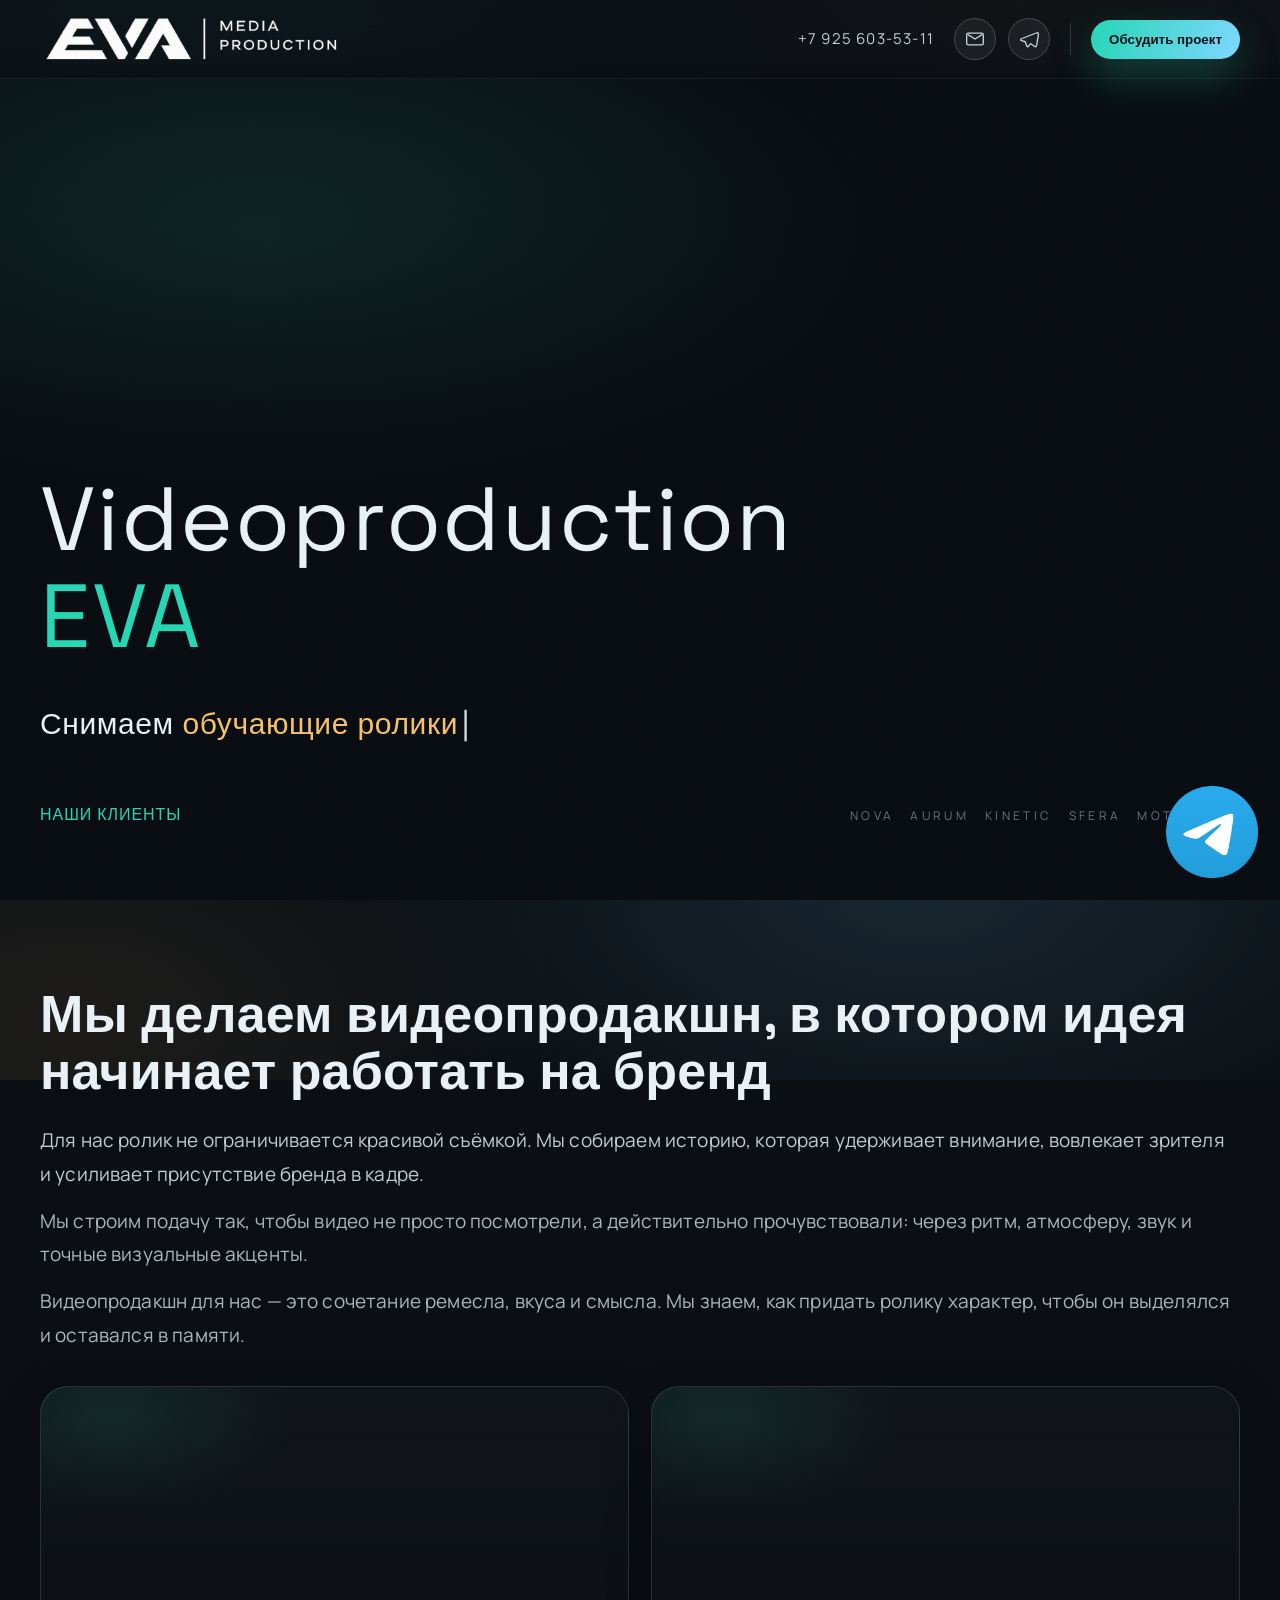
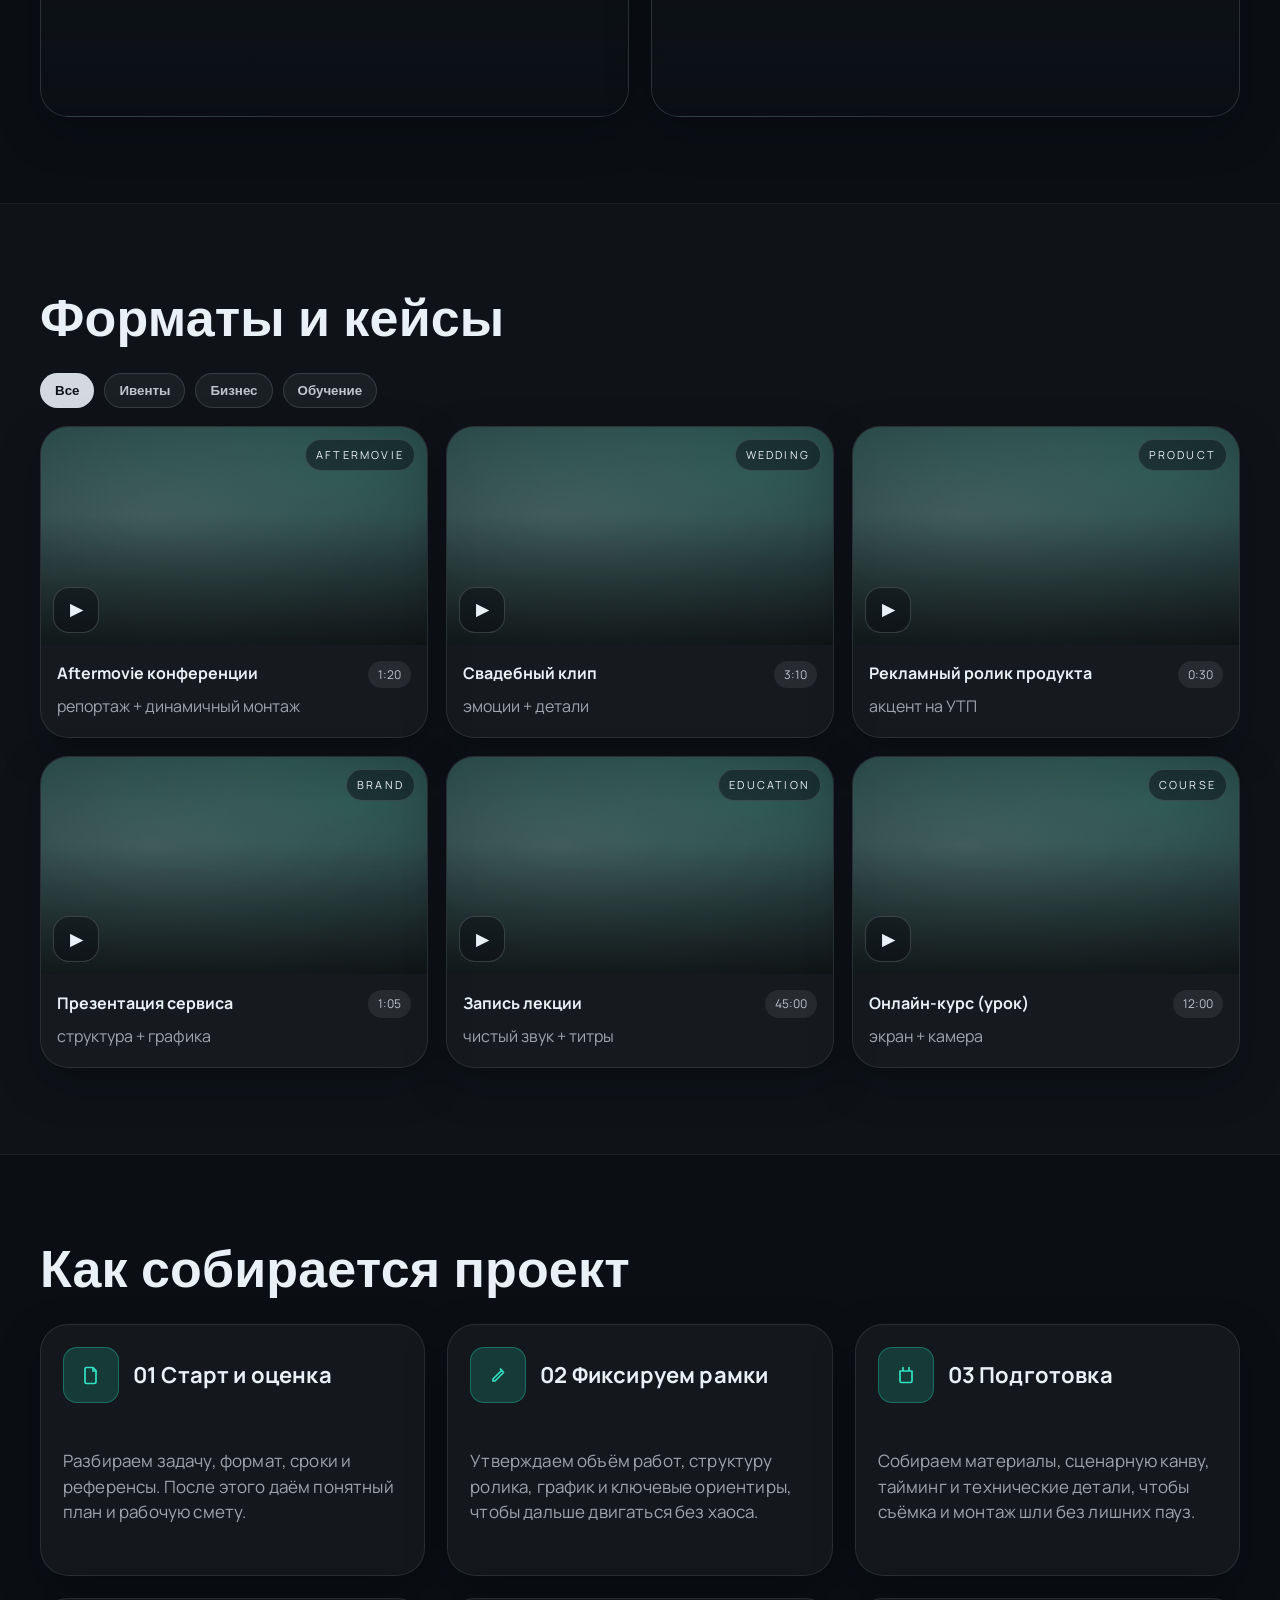
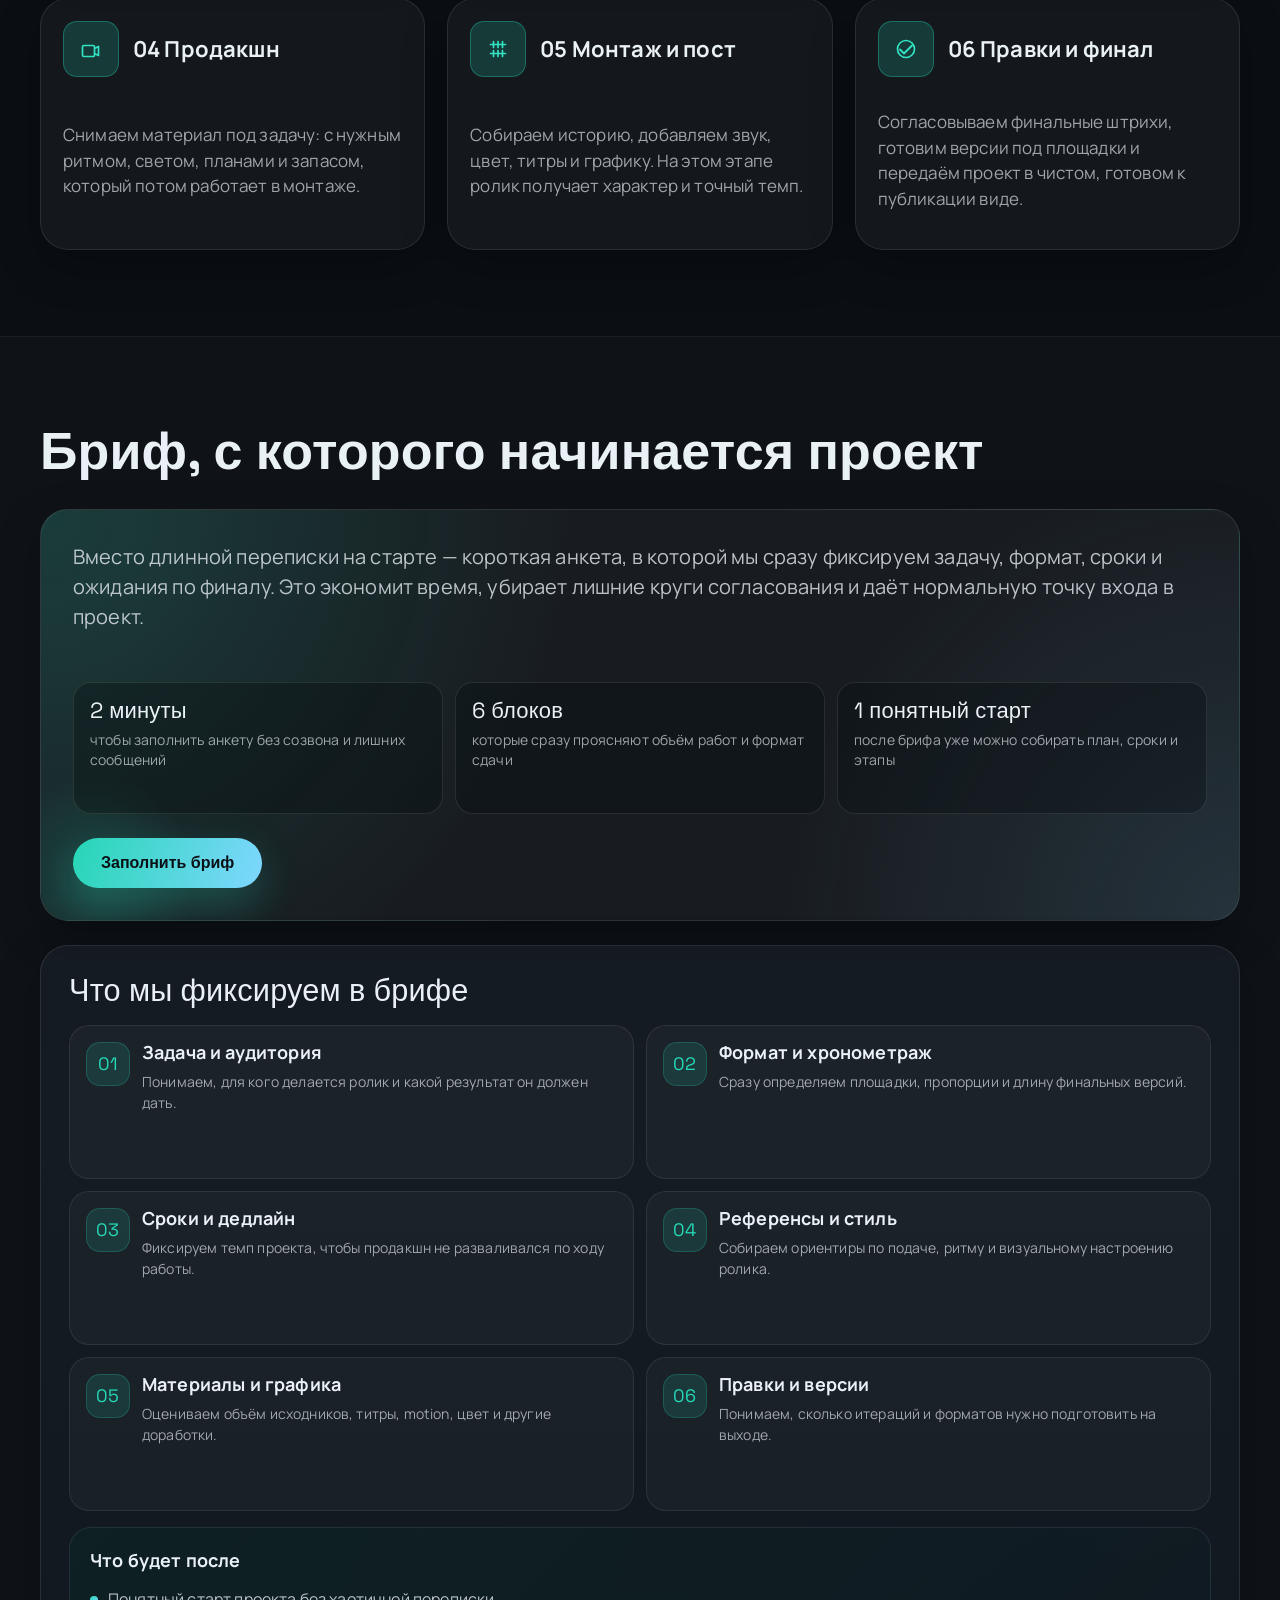
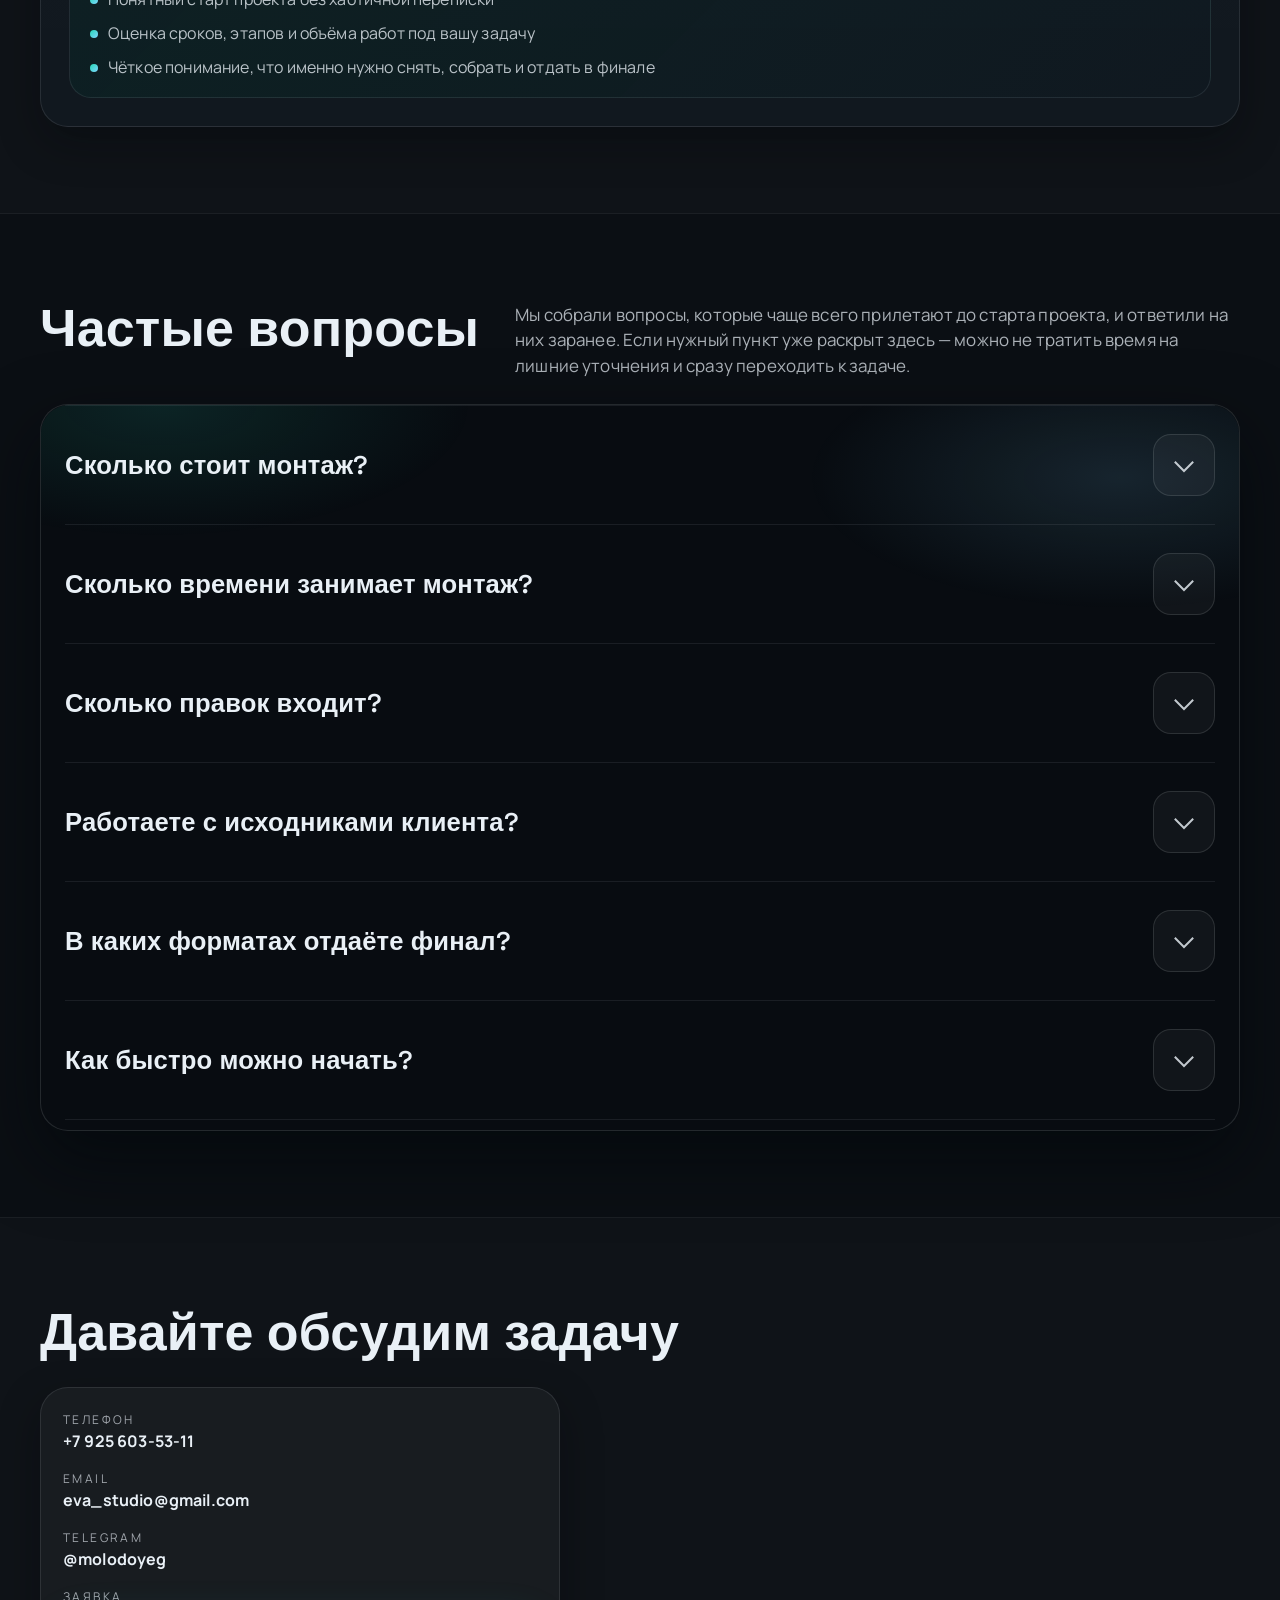
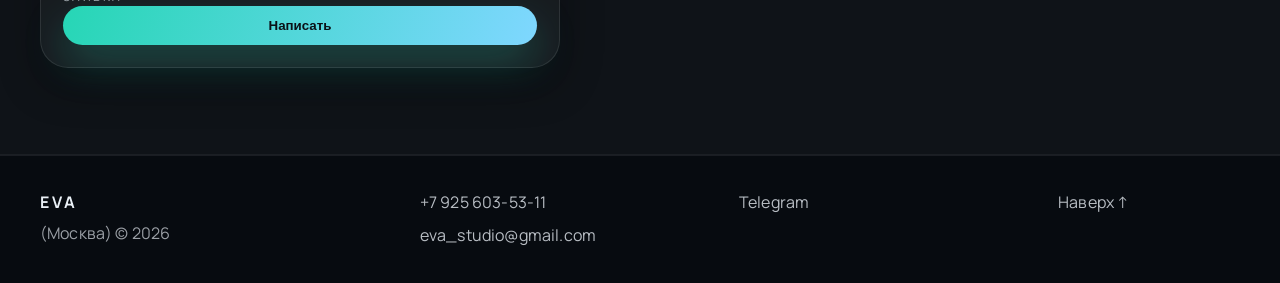
==== index.html @ cdeb7605 "tg ico" ====
﻿<!doctype html>
<html lang="ru">
<head>
  <meta charset="utf-8" />
  <meta name="viewport" content="width=device-width,initial-scale=1" />
  <title>Видеомонтаж и постпродакшн</title>
  <meta name="description" content="Видеомонтаж и постпродакшн: ритм, цвет, звук, графика. Индивидуально под задачу и стиль бренда." />
  <meta name="theme-color" content="#0b0f14" />
  <meta property="og:title" content="Видеомонтаж и постпродакшн" />
  <meta property="og:description" content="Видеомонтаж и постпродакшн: ритм, цвет, звук, графика. Индивидуально под задачу и стиль бренда." />
  <meta property="og:type" content="website" />
  <meta property="og:locale" content="ru_RU" />
  <meta property="og:image" content="static/assets/og-cover.svg" />
  <meta property="og:image:alt" content="EVA — видеопродакшн" />
  <meta name="twitter:card" content="summary_large_image" />
  <link rel="icon" type="image/x-icon" href="static/assets/favicon.ico" />
  <link rel="preconnect" href="https://fonts.googleapis.com">
  <link rel="preconnect" href="https://fonts.gstatic.com" crossorigin>
  <link href="https://fonts.googleapis.com/css2?family=Space+Grotesk:wght@400;500;600;700&family=Manrope:wght@400;500;600;700&display=swap" rel="stylesheet">
  <link rel="stylesheet" href="static/style.css" />
  <script>document.documentElement.classList.add('js');</script>
  <script type="application/ld+json">
  {
    "@context": "https://schema.org",
    "@type": "Organization",
    "name": "EVA",
    "email": "eva_studio@gmail.com",
    "telephone": "+7 925 603-53-11",
    "address": {
      "@type": "PostalAddress",
      "addressLocality": "Москва",
      "addressCountry": "RU"
    },
    "sameAs": [
      "https://t.me/molodoyeg"
    ]
  }
  </script>
</head>
<body>
  <header class="header">
    <div class="container header__inner">
      <a class="logo" href="#top" aria-label="На главную">
        <img class="logo__img" src="static/assets/logo-header.png" alt="EVA" />
      </a>

      <div class="header__right">
        <a class="header__phone" href="tel:+79256035311">+7 925 603-53-11</a>
        <div class="header__icons">
          <a class="iconLink" href="mailto:eva_studio@gmail.com" aria-label="Email">
            <svg viewBox="0 0 24 24" aria-hidden="true">
              <path d="M4 5h16a2 2 0 0 1 2 2v10a2 2 0 0 1-2 2H4a2 2 0 0 1-2-2V7a2 2 0 0 1 2-2zm0 2 8 5 8-5M4 7l8 5 8-5" fill="none" stroke="currentColor" stroke-width="1.6" stroke-linecap="round" stroke-linejoin="round"/>
            </svg>
          </a>
          <a class="iconLink" href="https://t.me/molodoyeg" target="_blank" rel="noreferrer" aria-label="Telegram">
            <svg viewBox="0 0 24 24" aria-hidden="true">
              <path d="M21.5 4.5 2.8 11.7c-1.1.4-1.1 1.9.1 2.2l4.6 1.4 1.8 5.2c.3.9 1.4 1.1 2 .3l2.6-3.3 4.9 3.6c.8.6 2 .1 2.2-.9l2.4-14c.2-1-.8-1.8-1.9-1.7z" fill="none" stroke="currentColor" stroke-width="1.6" stroke-linecap="round" stroke-linejoin="round"/>
            </svg>
          </a>
        </div>
        <span class="header__divider" aria-hidden="true"></span>
        <button class="btn btn--primary" data-open-modal="leadModal">Обсудить проект</button>
      </div>

      <button class="burger" aria-label="Открыть меню" aria-expanded="false" data-burger>
        <span></span><span></span>
      </button>
    </div>

    <div class="mobileNav" data-mobile-nav>
      <div class="mobileNav__links">
        <a href="#suite">Монтажная</a>
        <a href="#works">Работы</a>
        <a href="#process">Процесс</a>
        <a href="#contact">Контакты</a>
      </div>
      <button class="btn btn--primary" data-open-modal="leadModal">Обсудить проект</button>
    </div>
  </header>

  <main id="top">
    <section class="heroReel" aria-label="Showreel">
      <video class="heroReel__video"
        autoplay muted loop playsinline preload="metadata" data-play-when-visible="1"
        data-preview-video="1" data-preview-time="3" data-preview-blur="1" data-preview-reset-on-play="1">
        <source src="static/assets/showreel_720p.webm" type="video/webm">
        <source src="static/assets/showreel_720p.mp4" type="video/mp4">
      </video>
      <div class="heroReel__overlay" aria-hidden="true"></div>
      <div class="heroReel__grain" aria-hidden="true"></div>

      <div class="heroReel__content container">
        <div class="hero__brand">
          Videoproduction<br>
          <span class="hero__brand-accent">EVA</span>
        </div>
        <div class="hero__typed">
          Снимаем&nbsp;<span class="typed" data-typed='["ивенты","обучающие ролики","видео для бизнеса"]'>ивенты</span><span class="typed__cursor" aria-hidden="true">|</span>
        </div>
        <!-- lead text removed as requested -->
        <div class="hero__clients">
          <div class="hero__clients-label">Наши клиенты</div>
          <div class="clientLogos">
            <span class="clientLogo">NOVA</span>
            <span class="clientLogo">AURUM</span>
            <span class="clientLogo">KINETIC</span>
            <span class="clientLogo">SFERA</span>
            <span class="clientLogo">MOTION LAB</span>
          </div>
        </div>
      </div>
    </section>

    <section class="section suite" id="suite">
      <div class="container suite__grid">
        <div class="suite__copy">
          <h2 class="h2 suite__title-main" data-reveal style="--delay: 120ms;">Мы делаем видеопродакшн, в котором идея начинает работать на бренд</h2>
          <p class="suite__text suite__text--lead" data-reveal style="--delay: 200ms;">
            Для нас ролик не ограничивается красивой съёмкой. Мы собираем историю, которая удерживает внимание, вовлекает зрителя и усиливает присутствие бренда в кадре.
          </p>
          <p class="suite__text" data-reveal style="--delay: 260ms;">
            Мы строим подачу так, чтобы видео не просто посмотрели, а действительно прочувствовали: через ритм, атмосферу, звук и точные визуальные акценты.
          </p>
          <p class="suite__text" data-reveal style="--delay: 320ms;">
            Видеопродакшн для нас — это сочетание ремесла, вкуса и смысла. Мы знаем, как придать ролику характер, чтобы он выделялся и оставался в памяти.
          </p>

          <div class="suite__previews" data-reveal style="--delay: 420ms;">
            <button class="previewCard" type="button"
              data-open-modal="workModal"
              data-work-title="Aftermovie конференции"
              data-work-note="Репортажная съёмка и монтаж с живой динамикой, акцентами на атмосферу и детали события."
              data-work-video-mp4="static/assets/showreel_720p.mp4"
              aria-label="Открыть кейс Aftermovie конференции">
              <video class="previewCard__video" muted loop playsinline preload="metadata" data-hover-preview="1" data-preview-video="1" data-preview-time="3" data-preview-blur="1">
                <source src="static/assets/showreel_720p.mp4" type="video/mp4">
              </video>
            </button>

            <button class="previewCard" type="button"
              data-open-modal="workModal"
              data-work-title="Видео для бизнеса"
              data-work-note="Аккуратная визуальная подача, ритм и монтаж, которые делают сообщение бренда ясным и запоминающимся."
              data-work-video-mp4="static/assets/showreel_720p.mp4"
              aria-label="Открыть кейс Видео для бизнеса">
              <video class="previewCard__video previewCard__video--alt" muted loop playsinline preload="metadata" data-hover-preview="1" data-preview-video="1" data-preview-time="3" data-preview-blur="1">
                <source src="static/assets/showreel_720p.mp4" type="video/mp4">
              </video>
            </button>
          </div>
        </div>
      </div>
    </section>

    <!-- Работы -->
    <section class="section section--alt" id="works">
      <div class="container">
        <div class="section__head">
          <h2 class="h2" data-reveal style="--delay: 120ms;">Форматы и кейсы</h2>
        </div>

        <div class="tabs" data-reveal>
          <button class="tab is-active" data-filter="all">Все</button>
          <button class="tab" data-filter="event">Ивенты</button>
          <button class="tab" data-filter="business">Бизнес</button>
          <button class="tab" data-filter="edu">Обучение</button>
        </div>

        <div class="gridWork" id="workGrid">
          <button class="workCard" type="button" data-cat="event" data-reveal
            data-open-modal="workModal"
            data-work-title="Aftermovie конференции"
            data-work-tag="Aftermovie"
            data-work-dur="1:20"
            data-work-note="репортаж + динамичный монтаж"
            data-work-video-mp4="static/assets/showreel_720p.mp4"
            aria-label="Aftermovie конференции — 1:20">
            <div class="workCard__thumb" aria-hidden="true">
              <video class="workCard__video" muted playsinline preload="metadata" data-first-frame-video="1">
                <source src="static/assets/showreel_720p.mp4" type="video/mp4">
              </video>
              <div class="workCard__play">▶</div>
              <div class="frameTag">Aftermovie</div>
            </div>
            <div class="workCard__body">
              <div class="workCard__top">
                <div class="workCard__title">Aftermovie конференции</div>
                <div class="workCard__dur">1:20</div>
              </div>
              <div class="workCard__note">репортаж + динамичный монтаж</div>
            </div>
          </button>

          <button class="workCard" type="button" data-cat="event" data-reveal style="--delay: 90ms;"
            data-open-modal="workModal"
            data-work-title="Свадебный клип"
            data-work-tag="Wedding"
            data-work-dur="3:10"
            data-work-note="эмоции + детали"
            data-work-video-mp4="static/assets/showreel_720p.mp4"
            aria-label="Свадебный клип — 3:10">
            <div class="workCard__thumb" aria-hidden="true">
              <video class="workCard__video" muted playsinline preload="metadata" data-first-frame-video="1">
                <source src="static/assets/showreel_720p.mp4" type="video/mp4">
              </video>
              <div class="workCard__play">▶</div>
              <div class="frameTag">Wedding</div>
            </div>
            <div class="workCard__body">
              <div class="workCard__top">
                <div class="workCard__title">Свадебный клип</div>
                <div class="workCard__dur">3:10</div>
              </div>
              <div class="workCard__note">эмоции + детали</div>
            </div>
          </button>

          <button class="workCard" type="button" data-cat="business" data-reveal style="--delay: 180ms;"
            data-open-modal="workModal"
            data-work-title="Рекламный ролик продукта"
            data-work-tag="Product"
            data-work-dur="0:30"
            data-work-note="акцент на УТП"
            data-work-video-mp4="static/assets/showreel_720p.mp4"
            aria-label="Рекламный ролик продукта — 0:30">
            <div class="workCard__thumb" aria-hidden="true">
              <video class="workCard__video" muted playsinline preload="metadata" data-first-frame-video="1">
                <source src="static/assets/showreel_720p.mp4" type="video/mp4">
              </video>
              <div class="workCard__play">▶</div>
              <div class="frameTag">Product</div>
            </div>
            <div class="workCard__body">
              <div class="workCard__top">
                <div class="workCard__title">Рекламный ролик продукта</div>
                <div class="workCard__dur">0:30</div>
              </div>
              <div class="workCard__note">акцент на УТП</div>
            </div>
          </button>

          <button class="workCard" type="button" data-cat="business" data-reveal style="--delay: 270ms;"
            data-open-modal="workModal"
            data-work-title="Презентация сервиса"
            data-work-tag="Brand"
            data-work-dur="1:05"
            data-work-note="структура + графика"
            data-work-video-mp4="static/assets/showreel_720p.mp4"
            aria-label="Презентация сервиса — 1:05">
            <div class="workCard__thumb" aria-hidden="true">
              <video class="workCard__video" muted playsinline preload="metadata" data-first-frame-video="1">
                <source src="static/assets/showreel_720p.mp4" type="video/mp4">
              </video>
              <div class="workCard__play">▶</div>
              <div class="frameTag">Brand</div>
            </div>
            <div class="workCard__body">
              <div class="workCard__top">
                <div class="workCard__title">Презентация сервиса</div>
                <div class="workCard__dur">1:05</div>
              </div>
              <div class="workCard__note">структура + графика</div>
            </div>
          </button>

          <button class="workCard" type="button" data-cat="edu" data-reveal style="--delay: 360ms;"
            data-open-modal="workModal"
            data-work-title="Запись лекции"
            data-work-tag="Education"
            data-work-dur="45:00"
            data-work-note="чистый звук + титры"
            data-work-video-mp4="static/assets/showreel_720p.mp4"
            aria-label="Запись лекции — 45:00">
            <div class="workCard__thumb" aria-hidden="true">
              <video class="workCard__video" muted playsinline preload="metadata" data-first-frame-video="1">
                <source src="static/assets/showreel_720p.mp4" type="video/mp4">
              </video>
              <div class="workCard__play">▶</div>
              <div class="frameTag">Education</div>
            </div>
            <div class="workCard__body">
              <div class="workCard__top">
                <div class="workCard__title">Запись лекции</div>
                <div class="workCard__dur">45:00</div>
              </div>
              <div class="workCard__note">чистый звук + титры</div>
            </div>
          </button>

          <button class="workCard" type="button" data-cat="edu" data-reveal style="--delay: 450ms;"
            data-open-modal="workModal"
            data-work-title="Онлайн‑курс (урок)"
            data-work-tag="Course"
            data-work-dur="12:00"
            data-work-note="экран + камера"
            data-work-video-mp4="static/assets/showreel_720p.mp4"
            aria-label="Онлайн‑курс (урок) — 12:00">
            <div class="workCard__thumb" aria-hidden="true">
              <video class="workCard__video" muted playsinline preload="metadata" data-first-frame-video="1">
                <source src="static/assets/showreel_720p.mp4" type="video/mp4">
              </video>
              <div class="workCard__play">▶</div>
              <div class="frameTag">Course</div>
            </div>
            <div class="workCard__body">
              <div class="workCard__top">
                <div class="workCard__title">Онлайн‑курс (урок)</div>
                <div class="workCard__dur">12:00</div>
              </div>
              <div class="workCard__note">экран + камера</div>
            </div>
          </button>
        </div>
      </div>
    </section>

    <!-- Процесс -->
    <section class="section" id="process">
      <div class="container processFlow">
        <div class="section__head">
          <h2 class="h2" data-reveal style="--delay: 120ms;">Как собирается проект</h2>
        </div>

        <div class="processGrid">
          <article class="processCard" data-reveal>
            <div class="processCard__icon" aria-hidden="true">
              <svg viewBox="0 0 24 24">
                <path d="M7 4.5h7l3 3V19a1.5 1.5 0 0 1-1.5 1.5h-8A1.5 1.5 0 0 1 6 19V6A1.5 1.5 0 0 1 7.5 4.5Z" fill="none" stroke="currentColor" stroke-width="1.7" stroke-linejoin="round"/>
                <path d="M14 4.5V8h3.5" fill="none" stroke="currentColor" stroke-width="1.7" stroke-linejoin="round"/>
              </svg>
            </div>
            <div class="processCard__step">01 Старт и оценка</div>
            <p class="processCard__text">Разбираем задачу, формат, сроки и референсы. После этого даём понятный план и рабочую смету.</p>
          </article>

          <article class="processCard" data-reveal style="--delay: 90ms;">
            <div class="processCard__icon" aria-hidden="true">
              <svg viewBox="0 0 24 24">
                <path d="m7 16 8.5-8.5 2 2L9 18H7v-2Z" fill="none" stroke="currentColor" stroke-width="1.7" stroke-linejoin="round"/>
                <path d="m14.5 6 2 2" fill="none" stroke="currentColor" stroke-width="1.7" stroke-linecap="round"/>
              </svg>
            </div>
            <div class="processCard__step">02 Фиксируем рамки</div>
            <p class="processCard__text">Утверждаем объём работ, структуру ролика, график и ключевые ориентиры, чтобы дальше двигаться без хаоса.</p>
          </article>

          <article class="processCard" data-reveal style="--delay: 180ms;">
            <div class="processCard__icon" aria-hidden="true">
              <svg viewBox="0 0 24 24">
                <path d="M6 8h12M9 4.5v3.5M15 4.5v3.5M7.5 19.5h9A1.5 1.5 0 0 0 18 18V8H6v10a1.5 1.5 0 0 0 1.5 1.5Z" fill="none" stroke="currentColor" stroke-width="1.7" stroke-linecap="round" stroke-linejoin="round"/>
              </svg>
            </div>
            <div class="processCard__step">03 Подготовка</div>
            <p class="processCard__text">Собираем материалы, сценарную канву, тайминг и технические детали, чтобы съёмка и монтаж шли без лишних пауз.</p>
          </article>

          <article class="processCard" data-reveal style="--delay: 270ms;">
            <div class="processCard__icon" aria-hidden="true">
              <svg viewBox="0 0 24 24">
                <path d="M5 8.5h9A1.5 1.5 0 0 1 15.5 10v8A1.5 1.5 0 0 1 14 19.5H5A1.5 1.5 0 0 1 3.5 18v-8A1.5 1.5 0 0 1 5 8.5Z" fill="none" stroke="currentColor" stroke-width="1.7" stroke-linejoin="round"/>
                <path d="m15.5 11.5 4-2v9l-4-2" fill="none" stroke="currentColor" stroke-width="1.7" stroke-linejoin="round"/>
              </svg>
            </div>
            <div class="processCard__step">04 Продакшн</div>
            <p class="processCard__text">Снимаем материал под задачу: с нужным ритмом, светом, планами и запасом, который потом работает в монтаже.</p>
          </article>

          <article class="processCard" data-reveal style="--delay: 360ms;">
            <div class="processCard__icon" aria-hidden="true">
              <svg viewBox="0 0 24 24">
                <path d="M4.5 7.5h15M7.5 4.5v6M12 4.5v6M16.5 4.5v6M4.5 16.5h15M7.5 13.5v6M12 13.5v6M16.5 13.5v6" fill="none" stroke="currentColor" stroke-width="1.7" stroke-linecap="round"/>
              </svg>
            </div>
            <div class="processCard__step">05 Монтаж и пост</div>
            <p class="processCard__text">Собираем историю, добавляем звук, цвет, титры и графику. На этом этапе ролик получает характер и точный темп.</p>
          </article>

          <article class="processCard" data-reveal style="--delay: 450ms;">
            <div class="processCard__icon" aria-hidden="true">
              <svg viewBox="0 0 24 24">
                <path d="M6 12.5 10 16.5 18 8.5" fill="none" stroke="currentColor" stroke-width="1.9" stroke-linecap="round" stroke-linejoin="round"/>
                <circle cx="12" cy="12" r="8.5" fill="none" stroke="currentColor" stroke-width="1.7"/>
              </svg>
            </div>
            <div class="processCard__step">06 Правки и финал</div>
            <p class="processCard__text">Согласовываем финальные штрихи, готовим версии под площадки и передаём проект в чистом, готовом к публикации виде.</p>
          </article>
        </div>
      </div>
    </section>

    <section class="section section--alt" id="brief">
      <div class="container">
        <div class="section__head brief__head" data-reveal>
          <h2 class="h2 brief__headline">Бриф, с которого начинается проект</h2>
        </div>
      </div>

      <div class="container brief">
        <div class="brief__content" data-reveal>
          <p class="brief__lead">
            Вместо длинной переписки на старте — короткая анкета, в которой мы сразу
            фиксируем задачу, формат, сроки и ожидания по финалу. Это экономит время,
            убирает лишние круги согласования и даёт нормальную точку входа в проект.
          </p>

          <div class="brief__stats">
            <div class="brief__stat">
              <div class="brief__statValue">2 минуты</div>
              <div class="brief__statText">чтобы заполнить анкету без созвона и лишних сообщений</div>
            </div>
            <div class="brief__stat">
              <div class="brief__statValue">6 блоков</div>
              <div class="brief__statText">которые сразу проясняют объём работ и формат сдачи</div>
            </div>
            <div class="brief__stat">
              <div class="brief__statValue">1 понятный старт</div>
              <div class="brief__statText">после брифа уже можно собирать план, сроки и этапы</div>
            </div>
          </div>

          <div class="brief__actions">
            <button class="btn btn--primary" data-open-modal="briefModal">Заполнить бриф</button>
          </div>
        </div>

        <div class="brief__panel" data-reveal>
          <div class="brief__panelHead">
            <div class="brief__panelTitle">Что мы фиксируем в брифе</div>
          </div>

          <div class="brief__list">
            <article class="brief__item">
              <div class="brief__itemNum">01</div>
              <div class="brief__itemBody">
                <div class="brief__itemTitle">Задача и аудитория</div>
                <p class="brief__itemText">Понимаем, для кого делается ролик и какой результат он должен дать.</p>
              </div>
            </article>

            <article class="brief__item">
              <div class="brief__itemNum">02</div>
              <div class="brief__itemBody">
                <div class="brief__itemTitle">Формат и хронометраж</div>
                <p class="brief__itemText">Сразу определяем площадки, пропорции и длину финальных версий.</p>
              </div>
            </article>

            <article class="brief__item">
              <div class="brief__itemNum">03</div>
              <div class="brief__itemBody">
                <div class="brief__itemTitle">Сроки и дедлайн</div>
                <p class="brief__itemText">Фиксируем темп проекта, чтобы продакшн не разваливался по ходу работы.</p>
              </div>
            </article>

            <article class="brief__item">
              <div class="brief__itemNum">04</div>
              <div class="brief__itemBody">
                <div class="brief__itemTitle">Референсы и стиль</div>
                <p class="brief__itemText">Собираем ориентиры по подаче, ритму и визуальному настроению ролика.</p>
              </div>
            </article>

            <article class="brief__item">
              <div class="brief__itemNum">05</div>
              <div class="brief__itemBody">
                <div class="brief__itemTitle">Материалы и графика</div>
                <p class="brief__itemText">Оцениваем объём исходников, титры, motion, цвет и другие доработки.</p>
              </div>
            </article>

            <article class="brief__item">
              <div class="brief__itemNum">06</div>
              <div class="brief__itemBody">
                <div class="brief__itemTitle">Правки и версии</div>
                <p class="brief__itemText">Понимаем, сколько итераций и форматов нужно подготовить на выходе.</p>
              </div>
            </article>
          </div>

          <div class="brief__result">
            <div class="brief__resultTitle">Что будет после</div>
            <div class="brief__resultList">
              <div class="brief__resultItem">Понятный старт проекта без хаотичной переписки</div>
              <div class="brief__resultItem">Оценка сроков, этапов и объёма работ под вашу задачу</div>
              <div class="brief__resultItem">Чёткое понимание, что именно нужно снять, собрать и отдать в финале</div>
            </div>
          </div>
        </div>
      </div>
    </section>

    <section class="section faqSection" id="faq">
      <div class="container">
        <div class="section__head faqSection__head" data-reveal>
          <h2 class="h2 faqSection__title">Частые вопросы</h2>
          <p class="faqSection__desc">
            Мы собрали вопросы, которые чаще всего прилетают до старта проекта, и ответили
            на них заранее. Если нужный пункт уже раскрыт здесь — можно не тратить время
            на лишние уточнения и сразу переходить к задаче.
          </p>
        </div>

        <div class="faqSection__surface" data-reveal>
          <div class="faqList">
            <details class="faqItem">
              <summary><span>Сколько стоит монтаж?</span></summary>
              <div class="faqItem__a muted">
                Стоимость зависит от объёма материала, хронометража, сложности графики и сроков. Для точного расчёта — пришлите задачу и референсы.
              </div>
            </details>

            <details class="faqItem">
              <summary><span>Сколько времени занимает монтаж?</span></summary>
              <div class="faqItem__a muted">
                Обычно: короткие ролики — 3–7 дней, более сложные проекты — 1–3 недели. Срочные задачи тоже возможны.
              </div>
            </details>

            <details class="faqItem">
              <summary><span>Сколько правок входит?</span></summary>
              <div class="faqItem__a muted">
                Обычно 1–2 раунда правок по договорённости. Правки «в рамках ТЗ» — быстро, крупные изменения — отдельно согласуем.
              </div>
            </details>

            <details class="faqItem">
              <summary><span>Работаете с исходниками клиента?</span></summary>
              <div class="faqItem__a muted">
                Да. Передавайте материалы, мы соберём монтаж, цвет, звук и финальные версии под нужные площадки.
              </div>
            </details>

            <details class="faqItem">
              <summary><span>В каких форматах отдаёте финал?</span></summary>
              <div class="faqItem__a muted">
                Горизонталь 16:9, вертикаль 9:16, квадрат 1:1, разные длины, титры/субтитры по запросу.
              </div>
            </details>

            <details class="faqItem">
              <summary><span>Как быстро можно начать?</span></summary>
              <div class="faqItem__a muted">
                Если материалы и бриф готовы — стартуем в ближайшие дни. Напишите — предложим окна по монтажу.
              </div>
            </details>
          </div>
        </div>
      </div>
    </section>

    <!-- Контакты -->
    <section class="section section--alt" id="contact">
      <div class="container">
        <div class="section__head">
          <h2 class="h2" data-reveal style="--delay: 120ms;">Давайте обсудим задачу</h2>
        </div>

        <div class="contactSection__inner">
          <aside class="contactCard" data-reveal>
            <div class="contactCard__item">
              <div class="contactCard__label">Телефон</div>
              <a class="contactCard__value" href="tel:+79256035311">+7 925 603-53-11</a>
            </div>

            <div class="contactCard__item">
              <div class="contactCard__label">Email</div>
              <a class="contactCard__value" href="mailto:eva_studio@gmail.com">eva_studio@gmail.com</a>
            </div>

            <div class="contactCard__item">
              <div class="contactCard__label">Telegram</div>
              <a class="contactCard__value" href="https://t.me/molodoyeg" target="_blank" rel="noreferrer">@molodoyeg</a>
            </div>

            <div class="contactCard__item">
              <div class="contactCard__label">Заявка</div>
              <button class="btn btn--primary btn--block" data-open-modal="leadModal">Написать</button>
            </div>
          </aside>
        </div>
      </div>
    </section>
  </main>

  <footer class="footer" id="footer">
    <div class="container footer__grid">
      <div>
        <div class="footer__brand">EVA</div>
        <div class="footer__muted">(Москва) © 2026</div>
      </div>

      <div class="footer__links">
        <a href="tel:+79256035311">+7 925 603-53-11</a>
        <a href="mailto:eva_studio@gmail.com">eva_studio@gmail.com</a>
      </div>

      <div class="footer__links">
        <a href="https://t.me/molodoyeg" target="_blank" rel="noreferrer">Telegram</a>
      </div>

      <div class="footer__links">
        <a href="#top">Наверх ↑</a>
      </div>
    </div>
  </footer>

  <a class="tgFloat" href="https://t.me/molodoyeg" target="_blank" rel="noreferrer" aria-label="Написать в Telegram">
    <img src="static/assets/tg2.webp" alt="" loading="lazy" decoding="async">
  </a>

  <!-- Lead Modal (Clapperboard) -->
  <div class="modal" id="leadModal" aria-hidden="true">
    <div class="modal__backdrop" data-close-modal></div>

    <div class="modal__panel clapper" role="dialog" aria-modal="true" aria-labelledby="modalTitle" tabindex="-1">
      <div class="clapper__top" aria-hidden="true"></div>

      <div class="clapper__header">
        <div>
          <div class="kicker">Заявка</div>
          <h3 id="modalTitle" class="h3">Расскажите про проект</h3>
        </div>
        <button class="iconBtn" aria-label="Закрыть" data-close-modal>✕</button>
      </div>

      <form class="form clapper__form" id="leadForm" data-static="1" novalidate>
        <label class="field">
          <span>Имя</span>
          <input name="name" placeholder="Как к вам обращаться" />
        </label>

        <div class="form__row">
          <label class="field">
            <span>Телефон</span>
            <input name="phone" placeholder="+7 ..." inputmode="tel" autocomplete="tel" />
          </label>

          <label class="field">
            <span>Email</span>
            <input name="email" placeholder="you@email.com" type="email" autocomplete="email" />
          </label>

          <label class="field">
            <span>Telegram (необязательно)</span>
            <input name="telegram" placeholder="@username" autocomplete="off" />
          </label>
        </div>

        <label class="field">
          <span>Что нужно смонтировать?</span>
          <textarea name="message" rows="4" placeholder="Цель, формат, сроки, стиль…"></textarea>
        </label>

        <div class="form__actions">
          <button class="btn btn--primary" type="submit">Отправить</button>
          <div class="form__hint">Форма временно не отправляет заявки. Напишите в Telegram или на email.</div>
        </div>

        <div class="form__status" role="status" aria-live="polite"></div>
      </form>
    </div>
  </div>

  <!-- Brief Modal -->
  <div class="modal" id="briefModal" aria-hidden="true">
    <div class="modal__backdrop" data-close-modal></div>

    <div class="modal__panel briefPanel" role="dialog" aria-modal="true" aria-labelledby="briefTitle" tabindex="-1">
      <div class="modal__head">
        <div>
          <div class="kicker">Бриф</div>
          <h3 id="briefTitle" class="h3">Короткая анкета</h3>
        </div>
        <button class="iconBtn" aria-label="Закрыть" data-close-modal>✕</button>
      </div>

      <form class="form" id="briefForm" action="/brief" method="post" novalidate>
        <label class="field">
          <span>Цель ролика</span>
          <input name="goal" placeholder="Продажи, узнаваемость, обучение..." required />
        </label>

        <label class="field">
          <span>Аудитория</span>
          <input name="audience" placeholder="Кто ваш зритель?" />
        </label>

        <div class="form__row">
          <label class="field">
            <span>Формат</span>
            <input name="format" placeholder="16:9, 9:16, 1:1" />
          </label>

          <label class="field">
            <span>Длительность</span>
            <input name="duration" placeholder="сек/мин" />
          </label>
        </div>

        <div class="form__row">
          <label class="field">
            <span>Площадка</span>
            <input name="platform" placeholder="YouTube, Instagram, VK..." />
          </label>

          <label class="field">
            <span>Сроки</span>
            <input name="deadline" placeholder="Дата/период" />
          </label>
        </div>

        <label class="field">
          <span>Референсы (ссылки)</span>
          <textarea name="refs" rows="3" placeholder="2–3 ссылки на понравившиеся ролики"></textarea>
        </label>

        <label class="field">
          <span>Материалы и объём исходников</span>
          <textarea name="materials" rows="3" placeholder="Сколько исходников, есть ли звук/графика"></textarea>
        </label>

        <div class="form__row">
          <label class="field">
            <span>Графика/титры</span>
            <input name="graphics" placeholder="Нужно/не нужно" />
          </label>

          <label class="field">
            <span>Количество правок</span>
            <input name="revisions" placeholder="1–2 раунда" />
          </label>
        </div>

        <div class="form__row">
          <label class="field">
            <span>Бюджет (опционально)</span>
            <input name="budget" placeholder="Вилка" />
          </label>

          <label class="field">
            <span>Контакт для связи</span>
            <input name="contact" placeholder="Телефон/Telegram" required />
          </label>
        </div>

        <div class="form__actions">
          <button class="btn btn--primary" type="submit">Отправить бриф</button>
          <div class="form__hint">После отправки свяжемся и уточним детали.</div>
        </div>

        <div class="form__status" role="status" aria-live="polite"></div>
      </form>
    </div>
  </div>

  <!-- Work Modal -->
  <div class="modal" id="workModal" aria-hidden="true">
    <div class="modal__backdrop" data-close-modal></div>
    <div class="modal__panel workPanel" role="dialog" aria-modal="true" aria-labelledby="workTitle" tabindex="-1">
      <div class="modal__head workModal__head">
        <div class="workModal__intro">
          <h3 id="workTitle" class="h3 workModal__title">Проект</h3>
        </div>
        <button class="iconBtn" aria-label="Закрыть" data-close-modal>✕</button>
      </div>

      <div class="workModal__body">
        <div class="workModal__media">
          <video class="workModal__video" controls preload="metadata" playsinline data-first-frame-video="1" aria-label="Видеоплеер">
            <source data-work-source="webm" type="video/webm">
            <source data-work-source="mp4" type="video/mp4">
          </video>
          <div class="workModal__placeholder" data-work-fallback>Видео скоро будет здесь</div>
        </div>
        <div class="workModal__meta">
          <p class="muted workModal__note" data-work-note></p>
          <div class="workModal__actions">
            <button class="btn btn--primary workModal__btn" data-open-modal="leadModal">Обсудить проект</button>
            <button class="btn btn--ghost workModal__btn" data-close-modal>Закрыть</button>
          </div>
        </div>
      </div>
    </div>
  </div>

  <script src="static/app.js"></script>
</body>
</html>
---- static/style.css ----
﻿:root{
  --bg: #0b0f14;
  --bg-2: #0f1620;
  --text: #e9f0f6;
  --muted: rgba(233,240,246,.65);
  --soft: rgba(233,240,246,.12);
  --line: rgba(233,240,246,.12);

  --accent: #26d6b5;
  --accent-2: #f6c16b;
  --accent-3: #7fd7ff;

  --shadow: 0 28px 70px rgba(2,6,10,.55);
  --shadow-soft: 0 16px 40px rgba(2,6,10,.35);

  --radius: 22px;
  --radius-lg: 28px;

  --header-h: 68px;

  --font-display: "Space Grotesk", sans-serif;
  --font-body: "Manrope", sans-serif;
}

*{box-sizing:border-box}
html,body{height:100%}
html{
  scroll-behavior:smooth;
  scroll-padding-top: calc(var(--header-h) + 24px);
}
body{
  margin:0;
  font-family:var(--font-body);
  color:var(--text);
  line-height:1.6;
  background: var(--bg);
  letter-spacing:.01em;
  overflow-x:hidden;
  -webkit-text-size-adjust: 100%;
}
body::before{
  content:"";
  position:fixed;
  inset:-10% -5% auto -5%;
  height:60vh;
  background:
    radial-gradient(900px 420px at 20% 20%, rgba(38,214,181,.16), transparent 70%),
    radial-gradient(700px 340px at 80% 10%, rgba(246,193,107,.12), transparent 70%),
    linear-gradient(180deg, rgba(255,255,255,.05), transparent 60%);
  pointer-events:none;
  z-index:-2;
}
body::after{
  content:"";
  position:fixed;
  inset:auto -5% -20% -5%;
  height:70vh;
  background:
    radial-gradient(820px 420px at 70% 70%, rgba(127,215,255,.12), transparent 70%),
    radial-gradient(700px 420px at 10% 90%, rgba(246,193,107,.08), transparent 70%);
  pointer-events:none;
  z-index:-2;
}

a{color:inherit; text-decoration:none}
img{max-width:100%; display:block}
:where([id]){scroll-margin-top: calc(var(--header-h) + 24px)}

:focus-visible{
  outline: 2px solid var(--accent-3);
  outline-offset: 3px;
}
input:focus-visible,
textarea:focus-visible{outline: none}
.modal__panel:focus{outline: none}

.container{width:min(1200px, calc(100% - 56px)); margin:0 auto}

.kicker{
  font-size:11px;
  letter-spacing:.32em;
  text-transform:uppercase;
  color:var(--muted);
  margin-bottom:12px;
}

.h1, .h2, .h3, .hero__title{
  font-family:var(--font-display);
  font-weight:600;
}
.h1{
  font-size: clamp(46px, 6vw, 82px);
  line-height:1.02;
  margin:0 0 14px;
}
.h2{
  font-size: clamp(30px, 4.2vw, 52px);
  line-height:1.1;
  margin:0 0 10px;
}
.h3{
  font-size:20px;
  margin:0 0 8px;
}
.h2--bigger{
  font-size: clamp(34px, 4.6vw, 56px);
  line-height:1.08;
}
.h3--bigger{
  font-size:22px;
  line-height:1.15;
}

.lead{
  font-size:18px;
  color:var(--muted);
  margin:0 0 18px;
  max-width:62ch;
}
.muted{color:var(--muted)}

.btn{
  border:1px solid rgba(233,240,246,.2);
  background: rgba(233,240,246,.06);
  color:var(--text);
  padding:12px 18px;
  border-radius:999px;
  font-weight:600;
  cursor:pointer;
  transition: transform .2s ease, background .2s ease, border-color .2s ease, box-shadow .2s ease, opacity .2s ease;
  display:inline-flex;
  align-items:center;
  gap:10px;
}
.btn:hover{
  transform: translateY(-2px);
  border-color: rgba(233,240,246,.35);
  box-shadow: var(--shadow-soft);
}
.btn--primary{
  background: linear-gradient(110deg, var(--accent), var(--accent-3));
  color:#0a1117;
  border:0;
  box-shadow: 0 18px 40px rgba(38,214,181,.25);
}
.btn--primary:hover{opacity:.96}
.btn--ghost{background: rgba(233,240,246,.08)}
.btn--block{width:100%; justify-content:center}

.header{
  position: fixed;
  top:0;
  left:0;
  right:0;
  z-index:20;
  backdrop-filter: blur(16px);
  background: rgba(11,15,20,.78);
  border-bottom: 1px solid rgba(233,240,246,.06);
}
.header__inner{
  display:flex;
  align-items:center;
  justify-content:space-between;
  min-height: var(--header-h);
  padding:12px 0;
  gap:14px;
}
main{padding-top: var(--header-h);}
.logo{
  display:flex;
  align-items:center;
  gap:0;
  font-weight:700;
  letter-spacing:0;
  text-transform:none;
}
.logo__img{
  display:block;
  width:auto;
  height:54px;
  max-width:min(320px, 48vw);
  object-fit:contain;
}
.logo__mark{
  width:14px;
  height:14px;
  border-radius:5px;
  background: linear-gradient(135deg, var(--accent), var(--accent-2));
}
.logo__text{font-size:12px}

.nav{display:none}

.header__right{
  display:flex;
  gap:20px;
  align-items:center;
  margin-left:auto;
}
.header__phone{
  font-size:15px;
  color:rgba(233,240,246,.85);
  letter-spacing:.08em;
  white-space:nowrap;
}
.header__icons{display:flex; gap:12px; align-items:center}
.header__divider{
  width:1px;
  height:32px;
  background: rgba(233,240,246,.16);
}
.iconLink{
  width:42px;
  height:42px;
  display:inline-flex;
  align-items:center;
  justify-content:center;
  border-radius:999px;
  border:1px solid rgba(233,240,246,.18);
  background:rgba(233,240,246,.06);
  color:rgba(233,240,246,.85);
  transition: transform .2s ease, border-color .2s ease, color .2s ease;
}
.iconLink:hover{
  transform: translateY(-1px);
  border-color: rgba(233,240,246,.35);
  color: var(--accent-3);
}
.iconLink svg{width:20px; height:20px}

.burger{
  display:none;
  width:44px;
  height:44px;
  border-radius:14px;
  border:1px solid rgba(233,240,246,.18);
  background:rgba(233,240,246,.06);
  cursor:pointer;
}
.burger span{
  display:block;
  height:2px;
  width:18px;
  background:var(--text);
  margin:0 auto;
  border-radius:2px;
}
.burger span+span{margin-top:6px}

.mobileNav{
  display:none;
  padding:18px 22px 24px;
  border-top:1px solid rgba(233,240,246,.10);
  background:rgba(11,15,20,.96);
}
.mobileNav.is-open{display:block}
.mobileNav__links{display:grid; gap:10px; margin-bottom:16px}
.mobileNav__links a{font-size:15px; color:rgba(233,240,246,.85)}

.heroReel{
  position: relative;
  width: 100%;
  min-height: calc(100vh - var(--header-h));
  height: calc(100svh - var(--header-h));
  overflow: hidden;
  background: #090d12;
}
.heroReel__video{
  position:absolute;
  inset:0;
  width:100%;
  height:100%;
  object-fit: cover;
  transform: scale(1.03);
  filter: contrast(1.08) saturate(1.12);
  opacity: 1;
  transition: filter .45s ease, transform .45s ease, opacity .3s ease;
}
.heroReel__video[data-preview-video="1"]{
  opacity: 0;
}
.heroReel__video.is-preview-ready{
  opacity: 1;
}
.heroReel__video.is-preview-frame{
  transform: scale(1.1);
  filter: blur(18px) contrast(.92) saturate(.74) brightness(.56);
}
.heroReel__overlay{
  position:absolute;
  inset:0;
  background:
    linear-gradient(180deg, rgba(9,13,18,.25), rgba(9,13,18,.92) 78%),
    radial-gradient(900px 380px at 20% 20%, rgba(38,214,181,.2), transparent 70%);
}
.heroReel__grain{
  position:absolute;
  inset:0;
  background-image: url('data:image/svg+xml;utf8,<svg xmlns="http://www.w3.org/2000/svg" width="120" height="120" viewBox="0 0 120 120"><filter id="n"><feTurbulence type="fractalNoise" baseFrequency="0.9" numOctaves="2" stitchTiles="stitch"/></filter><rect width="120" height="120" filter="url(%23n)" opacity="0.08"/></svg>');
  mix-blend-mode: soft-light;
  pointer-events:none;
}
.heroReel__content{
  position:relative;
  min-height: 100%;
  display:flex;
  flex-direction:column;
  justify-content:flex-end;
  padding: clamp(80px, 12vh, 140px) 0 clamp(40px, 8vh, 90px);
  z-index:1;
}
.hero__kicker{
  font-size:12px;
  text-transform:uppercase;
  letter-spacing:.34em;
  color:rgba(233,240,246,.7);
}
.hero__brand{
  font-family:var(--font-display);
  font-size: clamp(46px, 7vw, 92px);
  line-height:1.08;
  margin:16px 0 20px;
  letter-spacing:.02em;
}
.hero__brand-accent{
  color: var(--accent);
}
.hero__typed{
  font-family:var(--font-display);
  font-size: clamp(20px, 2.4vw, 30px);
  letter-spacing:.02em;
  margin:16px 0 20px;
}
.typed{
  color: var(--accent-2);
}
.typed__cursor{
  display:inline-block;
  margin-left:4px;
  color:rgba(233,240,246,.9);
  animation: blink 1s steps(2, start) infinite;
}
.hero__title{
  font-size: clamp(46px, 7vw, 92px);
  line-height:1.01;
  margin:16px 0 14px;
  max-width: 16ch;
}
.hero__lead{
  font-size:19px;
  color:rgba(233,240,246,.78);
  max-width:64ch;
  margin:0 0 40px;
}
.hero__actions{display:flex; gap:14px; flex-wrap:wrap}
.hero__badges{display:flex; gap:10px; margin-top:18px; flex-wrap:wrap}
.badge{
  padding:6px 12px;
  border-radius:999px;
  border:1px solid rgba(233,240,246,.16);
  background: rgba(233,240,246,.05);
  font-size:12px;
  letter-spacing:.18em;
  text-transform:uppercase;
}
.hero__stats{
  margin-top:26px;
  display:flex;
  gap:24px;
  flex-wrap:wrap;
}
.stat{
  min-width:140px;
  padding:10px 16px;
  border-radius:999px;
  border:1px solid rgba(233,240,246,.12);
  background:rgba(11,15,20,.5);
  backdrop-filter: blur(10px);
}
.stat__num{font-size:20px; font-weight:700}
.stat__label{font-size:12px; color:var(--muted)}
.hero__clients{
  display:flex;
  justify-content:space-between;
  align-items:center;
  gap:20px;
  margin-top:34px;
}
.hero__clients-label{
  font-size:16px;
  font-family:var(--font-display);
  letter-spacing:.06em;
  text-transform:uppercase;
  color:var(--accent);
}
.clientLogos{
  display:flex;
  flex-wrap:wrap;
  gap:16px;
  justify-content:flex-end;
}
.clientLogo{
  font-size:12px;
  letter-spacing:.28em;
  text-transform:uppercase;
  color:rgba(233,240,246,.45);
  transition: color .2s ease, transform .2s ease;
  user-select:none;
}
.clientLogo:hover{
  color: var(--accent-3);
  transform: translateY(-1px);
}

.section{padding:86px 0}
.section--alt{
  background: rgba(233,240,246,.02);
  border-top:1px solid rgba(233,240,246,.05);
  border-bottom:1px solid rgba(233,240,246,.05);
}
.section__head{margin-bottom:26px; max-width:80ch}

.suite__grid{
  display:block;
}
.suite__copy{
  width:100%;
  text-align:left;
}
.suite__title-main{
  max-width: none;
  margin: 0 0 24px;
}
.suite__text{
  max-width: none;
  margin: 0 0 14px;
  color: rgba(233,240,246,.74);
  font-size: 19px;
  line-height: 1.75;
}
.suite__text--lead{
  color: rgba(233,240,246,.84);
}
.suite__previews{
  display:grid;
  grid-template-columns: repeat(2, minmax(0, 1fr));
  gap:22px;
  margin-top:34px;
}
.previewCard{
  appearance:none;
  padding:0;
  width:100%;
  text-align:left;
  color:inherit;
  cursor:pointer;
  position:relative;
  overflow:hidden;
  aspect-ratio: 16 / 9;
  border-radius: var(--radius-lg);
  border:1px solid rgba(233,240,246,.12);
  background:
    radial-gradient(260px 140px at 12% 10%, rgba(38,214,181,.14), transparent 70%),
    rgba(233,240,246,.03);
  box-shadow: var(--shadow-soft);
  transition: transform .25s ease, border-color .25s ease, box-shadow .25s ease;
}
.previewCard:hover{
  transform: translateY(-4px);
  border-color: rgba(233,240,246,.26);
  box-shadow: var(--shadow);
}
.previewCard:focus-visible{
  border-color: rgba(127,215,255,.72);
  box-shadow: 0 0 0 3px rgba(127,215,255,.16), var(--shadow);
}
.previewCard::after{
  content:"";
  position:absolute;
  inset:0;
  background: linear-gradient(180deg, rgba(9,13,18,.16), rgba(9,13,18,.74));
  pointer-events:none;
}
.previewCard__video{
  display:block;
  width:100%;
  height:100%;
  object-fit:cover;
  opacity: 0;
  filter: grayscale(.12) saturate(.78) brightness(.76);
  transform: scale(1.01);
  transition: transform .35s ease, filter .25s ease, opacity .25s ease;
}
.previewCard__video.is-preview-ready{
  opacity: 1;
}
.previewCard__video--alt{
  object-position: 78% center;
}
.previewCard__video.is-preview-frame{
  filter: blur(16px) grayscale(.08) saturate(.72) brightness(.64);
  transform: scale(1.07);
}
.previewCard:hover .previewCard__video{
  opacity: 1;
  filter: grayscale(0) saturate(1) brightness(1);
  transform: scale(1.04);
}

.strip{padding:26px 0; border-top:1px solid rgba(233,240,246,.08); border-bottom:1px solid rgba(233,240,246,.08)}
.strip__row{display:flex; align-items:center; justify-content:space-between; gap:24px}
.strip__label{font-size:12px; letter-spacing:.3em; text-transform:uppercase; color:var(--muted)}
.strip__items{display:flex; gap:18px; flex-wrap:wrap; color:rgba(233,240,246,.7); font-size:13px}
.strip__items span{padding:6px 10px; border-radius:999px; border:1px solid rgba(233,240,246,.08)}
.workFormats{margin:8px 0 24px}

.grid3{
  display:grid;
  grid-template-columns: repeat(3, 1fr);
  gap:18px;
}
.cardsCenter .card{text-align:left}
.card{
  position:relative;
  border:1px solid rgba(233,240,246,.1);
  background:
    radial-gradient(240px 120px at 10% 0%, rgba(38,214,181,.12), transparent 60%),
    rgba(233,240,246,.04);
  border-radius: var(--radius);
  padding:24px 22px;
  box-shadow: var(--shadow-soft);
  overflow:hidden;
}
.card__index{
  font-size:12px;
  letter-spacing:.28em;
  color:rgba(233,240,246,.6);
  margin-bottom:12px;
}

.tabs{display:flex; gap:10px; flex-wrap:wrap; margin:10px 0 18px}
.tab{
  border:1px solid rgba(233,240,246,.14);
  background: rgba(233,240,246,.05);
  color: rgba(233,240,246,.8);
  padding:9px 14px;
  border-radius:999px;
  cursor:pointer;
  font-weight:600;
  transition: transform .15s ease, opacity .15s ease, border-color .15s ease;
}
.tab:hover{transform: translateY(-1px); opacity:.95; border-color:rgba(233,240,246,.35)}
.tab.is-active{
  background: rgba(233,240,246,.9);
  color:#0b1117;
}

.gridWork{
  display:grid;
  grid-template-columns: repeat(3, 1fr);
  gap:18px;
}
.workCard{
  appearance:none;
  text-align:left;
  font: inherit;
  color: inherit;
  cursor:pointer;
  padding:0;
  width:100%;
  border:1px solid rgba(233,240,246,.1);
  border-radius: var(--radius-lg);
  overflow:hidden;
  background: rgba(233,240,246,.03);
  transition: transform .2s ease, box-shadow .2s ease, border-color .2s ease;
  box-shadow: var(--shadow-soft);
}
.workCard:hover{
  transform: translateY(-4px);
  box-shadow: var(--shadow);
  border-color: rgba(233,240,246,.25);
}
.workCard:focus-visible{
  border-color: rgba(127,215,255,.7);
  box-shadow: 0 0 0 3px rgba(127,215,255,.2), var(--shadow-soft);
}
.workEmpty{
  border:1px solid rgba(233,240,246,.12);
  border-radius: var(--radius-lg);
  background:
    radial-gradient(520px 240px at 15% 20%, rgba(38,214,181,.14), transparent 60%),
    rgba(233,240,246,.03);
  padding:28px;
  display:grid;
  gap:12px;
  box-shadow: var(--shadow-soft);
}
.workEmpty__title{
  font-family: var(--font-display);
  font-weight:600;
  font-size: clamp(22px, 3vw, 30px);
}
.workEmpty__actions{display:flex; gap:12px; flex-wrap:wrap}
.workCard__thumb{
  aspect-ratio: 16/9;
  position:relative;
  overflow:hidden;
  background:
    radial-gradient(760px 340px at 28% 42%, rgba(255,255,255,.16), transparent 60%),
    radial-gradient(740px 340px at 80% 22%, rgba(38,214,181,.2), transparent 62%),
    linear-gradient(135deg, rgba(38,214,181,.12), rgba(233,240,246,.04));
}
.workCard__video{
  display:block;
  width:100%;
  height:100%;
  object-fit:cover;
  filter: grayscale(.08) saturate(.82) brightness(.82);
  transform: scale(1.015);
  transition: transform .35s ease, filter .25s ease;
}
.workCard:hover .workCard__video{
  filter: grayscale(0) saturate(1) brightness(.96);
  transform: scale(1.05);
}
.workCard__thumb::after{
  content:"";
  position:absolute;
  inset:0;
  background: linear-gradient(180deg, transparent 40%, rgba(0,0,0,.55));
}
.workCard__play{
  position:absolute;
  inset:auto auto 12px 12px;
  width:46px;
  height:46px;
  border-radius:16px;
  background: rgba(11,15,20,.55);
  border: 1px solid rgba(233,240,246,.18);
  display:flex;
  align-items:center;
  justify-content:center;
  font-weight:700;
  z-index:1;
}
.frameTag{
  position:absolute;
  top:12px;
  right:12px;
  font-size:11px;
  letter-spacing:.2em;
  text-transform:uppercase;
  padding:6px 10px;
  border-radius:999px;
  background: rgba(11,15,20,.5);
  border:1px solid rgba(233,240,246,.14);
  z-index:1;
}
.workCard__body{padding:16px 16px 18px}
.workCard__top{display:flex; justify-content:space-between; gap:10px; align-items:center}
.workCard__title{font-weight:700}
.workCard__dur{
  font-size:12px;
  color: rgba(233,240,246,.78);
  padding:4px 10px;
  border-radius:999px;
  background: rgba(233,240,246,.08);
}
.workCard__note{color:var(--muted); margin-top:6px}

.processFlow{
  position: relative;
}
.processFlow__head{
  margin-bottom: 26px;
  max-width: 80ch;
}
.processFlow__title{
  margin: 0;
  font-family: var(--font-display);
  font-size: clamp(30px, 4.2vw, 52px);
  line-height: 1.1;
  color: var(--text);
}
.processGrid{
  display:grid;
  grid-template-columns: repeat(3, minmax(0, 1fr));
  gap:22px;
}
.processCard{
  min-height: 252px;
  padding: 22px;
  border-radius: var(--radius-lg);
  border:1px solid rgba(233,240,246,.1);
  background: rgba(233,240,246,.04);
  box-shadow: var(--shadow-soft);
  display:grid;
  grid-template-columns: 56px minmax(0, 1fr);
  align-items:start;
  gap:16px 14px;
}
.processCard__icon{
  width: 56px;
  height: 56px;
  display:inline-flex;
  align-items:center;
  justify-content:center;
  border-radius: 14px;
  background: rgba(38,214,181,.18);
  border: 1px solid rgba(38,214,181,.34);
  color: #33e2c2;
}
.processCard__icon svg{
  width: 24px;
  height: 24px;
}
.processCard__step{
  margin: 0;
  min-height: 56px;
  display:flex;
  align-items:center;
  font-family: var(--font-body);
  font-size: 22px;
  font-weight:700;
  line-height: 1.2;
  color: var(--text);
}
.processCard__text{
  margin: 0;
  color: var(--muted);
  font-size: 17px;
  line-height: 1.5;
  grid-column: 1 / -1;
}
.gridProcess{
  display:grid;
  grid-template-columns: repeat(2, 1fr);
  gap:18px;
}
.step{
  border:1px solid rgba(233,240,246,.1);
  background: rgba(233,240,246,.04);
  border-radius: var(--radius);
  padding:20px;
  display:flex;
  gap:14px;
  box-shadow: var(--shadow-soft);
}
.step__num{
  font-weight:700;
  font-size:20px;
  color:#071018;
  background: linear-gradient(110deg, var(--accent), var(--accent-2));
  border-radius:14px;
  width:56px;
  height:56px;
  display:flex;
  align-items:center;
  justify-content:center;
  flex:0 0 auto;
}
.step__title{font-weight:700; margin-bottom:4px}

.contactCard{
  border:1px solid rgba(233,240,246,.1);
  background: rgba(233,240,246,.04);
  border-radius: var(--radius-lg);
  padding:22px;
  box-shadow: var(--shadow-soft);
  width: min(520px, 100%);
}
.contactCard__item{margin-top:14px}
.contactCard__item:first-child{margin-top:0}
.contactCard__label{color:var(--muted); font-size:12px; letter-spacing:.2em; text-transform:uppercase}
.contactCard__value{font-weight:700}

.contactSection__inner{
  display:flex;
  justify-content:flex-start;
}

.tgFloat{
  position:fixed;
  right:22px;
  bottom:22px;
  z-index:24;
  display:block;
  width:92px;
  height:92px;
  padding:0;
  border:0;
  background:none;
  box-shadow:none;
  transition: transform .2s ease, filter .2s ease;
}
.tgFloat:hover{
  transform: translateY(-2px) scale(1.04);
  filter: saturate(1.04) brightness(1.02);
}
.tgFloat img{
  width:100%;
  height:100%;
  display:block;
  object-fit:contain;
}

.brief{
  display:grid;
  grid-template-columns: 1fr;
  gap:24px;
  align-items:start;
}
.brief__head{
  max-width:none;
  margin-bottom:28px;
}
.brief__content,
.brief__panel{
  position:relative;
  border:1px solid rgba(233,240,246,.1);
  border-radius: var(--radius-lg);
  box-shadow: var(--shadow-soft);
  overflow:hidden;
  height:auto;
}
.brief__content{
  padding:32px;
  background:
    radial-gradient(circle at top left, rgba(38,214,181,.18), transparent 42%),
    radial-gradient(circle at bottom right, rgba(127,215,255,.12), transparent 36%),
    rgba(233,240,246,.04);
  display:flex;
  flex-direction:column;
  justify-content:flex-start;
  gap:24px;
}
.brief__content::before{
  content:"";
  position:absolute;
  inset:auto auto -70px -60px;
  width:220px;
  height:220px;
  border-radius:50%;
  background: radial-gradient(circle, rgba(38,214,181,.18), transparent 68%);
  pointer-events:none;
}
.brief__content > *{
  position:relative;
  z-index:1;
}
.brief__headline{
  margin:0;
  max-width:none;
  white-space:nowrap;
}
.brief__lead{
  margin:0;
  max-width: none;
  font-size:20px;
  line-height:1.5;
  color:rgba(233,240,246,.78);
}
.brief__stats{
  margin-top:26px;
  display:grid;
  grid-template-columns: repeat(3, minmax(0, 1fr));
  gap:12px;
}
.brief__stat{
  min-height:132px;
  padding:16px;
  border-radius:18px;
  border:1px solid rgba(233,240,246,.1);
  background: rgba(7,12,16,.34);
}
.brief__statValue{
  margin-bottom:8px;
  font-family: var(--font-display);
  font-size:22px;
  line-height:1.05;
  color:var(--text);
}
.brief__statText{
  color:var(--muted);
  font-size:14px;
  line-height:1.45;
}
.brief__actions{
  display:flex;
  gap:12px;
  flex-wrap:wrap;
  margin-top:0;
}
.brief__actions .btn{
  padding:16px 28px;
  font-size:16px;
}
.brief__panel{
  padding:28px;
  background:
    linear-gradient(180deg, rgba(255,255,255,.03), rgba(255,255,255,.015)),
    rgba(15,22,30,.86);
}
.brief__panelHead{
  margin-bottom:18px;
}
.brief__panelTitle{
  margin-bottom:10px;
  font-family: var(--font-display);
  font-size: clamp(24px, 2.4vw, 32px);
  line-height:1.08;
}
.brief__panelText{
  margin:0;
  color:var(--muted);
  max-width:38ch;
}
.brief__list{
  display:grid;
  grid-template-columns: repeat(2, minmax(0, 1fr));
  gap:12px;
}
.brief__item{
  min-height:154px;
  padding:16px;
  border-radius:20px;
  border:1px solid rgba(233,240,246,.09);
  background: rgba(233,240,246,.03);
  display:grid;
  grid-template-columns: 44px minmax(0, 1fr);
  gap:12px;
  align-items:start;
}
.brief__itemNum{
  width:44px;
  height:44px;
  display:flex;
  align-items:center;
  justify-content:center;
  border-radius:14px;
  background: rgba(38,214,181,.14);
  border:1px solid rgba(38,214,181,.22);
  color:var(--accent);
  font-family: var(--font-display);
  font-size:18px;
  line-height:1;
}
.brief__itemBody{
  display:grid;
  gap:8px;
}
.brief__itemTitle{
  font-size:18px;
  font-weight:700;
  line-height:1.2;
  color:var(--text);
}
.brief__itemText{
  margin:0;
  color:var(--muted);
  font-size:14px;
  line-height:1.5;
}
.brief__result{
  margin-top:16px;
  padding:18px 20px;
  border-radius:22px;
  border:1px solid rgba(233,240,246,.09);
  background:
    linear-gradient(135deg, rgba(38,214,181,.08), rgba(127,215,255,.04)),
    rgba(8,13,18,.54);
}
.brief__resultTitle{
  margin-bottom:12px;
  font-size:18px;
  font-weight:700;
  color:var(--text);
}
.brief__resultList{
  display:grid;
  gap:10px;
}
.brief__resultItem{
  position:relative;
  padding-left:18px;
  color:rgba(233,240,246,.78);
  line-height:1.5;
}
.brief__resultItem::before{
  content:"";
  position:absolute;
  left:0;
  top:.62em;
  width:8px;
  height:8px;
  border-radius:999px;
  background: linear-gradient(135deg, var(--accent), var(--accent-3));
}

.footer{
  padding:34px 0;
  border-top:1px solid rgba(233,240,246,.08);
  background: rgba(3,6,10,.4);
}
.footer__grid{
  display:grid;
  grid-template-columns: 1.2fr 1fr 1fr .6fr;
  gap:16px;
  align-items:start;
}
.footer__brand{font-weight:700; letter-spacing:.2em; text-transform:uppercase}
.footer__muted{color:var(--muted); margin-top:6px}
.footer__links{display:grid; gap:8px; color:rgba(233,240,246,.78)}
.footer__links a:hover{color:var(--text)}

.modal{position:fixed; inset:0; display:none; z-index:30}
.modal.is-open{display:block}
.modal__backdrop{position:absolute; inset:0; background:rgba(7,10,14,.7)}
.modal__panel{
  position:absolute;
  left:50%;
  top:50%;
  transform: translate(-50%, -50%);
  width:min(720px, calc(100% - 24px));
  max-height: min(90vh, 860px);
  overflow:auto;
  border:1px solid rgba(233,240,246,.12);
  background: rgba(12,16,22,.9);
  backdrop-filter: blur(14px);
  border-radius: calc(var(--radius) + 6px);
  box-shadow: var(--shadow);
  padding:18px;
}
.modal__head{display:flex; justify-content:space-between; align-items:flex-start; gap:12px; margin-bottom:10px}

.iconBtn{
  width:44px;
  height:44px;
  border-radius:16px;
  border:1px solid rgba(233,240,246,.16);
  background:rgba(233,240,246,.06);
  color:var(--text);
  cursor:pointer;
  font-weight:700;
}

.form{display:grid; gap:12px}
.form__row{display:grid; grid-template-columns: 1fr 1fr; gap:12px}
.field{display:grid; gap:6px}
.field span{font-size:12px; color:var(--muted)}
input, textarea{
  width:100%;
  padding:12px 12px;
  border-radius:16px;
  border:1px solid rgba(233,240,246,.16);
  background:rgba(233,240,246,.05);
  color:var(--text);
  outline:none;
}
input:focus, textarea:focus{
  border-color: rgba(38,214,181,.65);
  box-shadow: 0 0 0 3px rgba(38,214,181,.22);
}
.form__actions{display:flex; gap:12px; align-items:center; flex-wrap:wrap}
.form__hint{color:var(--muted); font-size:12px; max-width:52ch}
.form__status{color:rgba(233,240,246,.78); font-size:13px}

.modal-open{overflow:hidden}

/* --- FAQ section --- */
.faqSection__head{
  display:grid;
  grid-template-columns: max-content minmax(520px, 1fr);
  gap: 28px 36px;
  align-items: start;
  width: 100%;
  max-width: none;
}
.faqSection__surface{
  width: 100%;
  padding: 0 24px 10px;
  background: rgba(9,13,18,.96);
  border: 1px solid rgba(233,240,246,.12);
  box-shadow: 0 28px 70px rgba(2,6,10,.6);
  position: relative;
  border-radius: calc(var(--radius) + 6px);
  overflow: hidden;
}
.faqSection__surface::before{
  content:"";
  position:absolute;
  inset:0;
  border-radius: inherit;
  background:
    radial-gradient(520px 220px at 10% 0%, rgba(38,214,181,.12), transparent 60%),
    radial-gradient(520px 220px at 90% 10%, rgba(127,215,255,.12), transparent 60%);
  pointer-events:none;
  z-index: 0;
}
.faqSection__surface > *{
  position: relative;
  z-index: 1;
}
.faqSection__title{
  margin: 0;
  white-space: nowrap;
}
.faqSection__desc{
  margin: 2px 0 0;
  max-width: none;
  color: rgba(233,240,246,.72);
  font-size: 17px;
  line-height: 1.5;
}
.faqList{
  display:grid;
  gap:0;
  position: relative;
  border-bottom: 1px solid rgba(233,240,246,.08);
}
.faqItem{
  border:0;
  border-top: 1px solid rgba(233,240,246,.08);
  background: transparent;
  border-radius: 0;
  padding: 0;
  transition: background .2s ease;
}
.faqItem summary{
  list-style: none;
  position: relative;
  cursor: pointer;
  font-family: var(--font-display);
  font-weight: 600;
  font-size: clamp(22px, 2vw, 34px);
  line-height: 1.05;
  display:flex;
  align-items:center;
  justify-content:space-between;
  gap:16px;
  min-height: 118px;
  padding: 28px 92px 28px 0;
  color: var(--text);
}
.faqItem summary span{
  display:block;
  flex: 1 1 auto;
  min-width: 0;
  max-width: none;
}
.faqItem summary::-webkit-details-marker{display:none}
.faqItem summary::before{
  content:"";
  position:absolute;
  right:0;
  top:50%;
  width:60px;
  height:60px;
  border-radius:18px;
  border:1px solid rgba(233,240,246,.12);
  background: rgba(233,240,246,.04);
  transform: translateY(-50%);
  transition: background .2s ease, border-color .2s ease, transform .2s ease;
}
.faqItem summary::after{
  content:"";
  position:absolute;
  right:24px;
  top:50%;
  width:12px;
  height:12px;
  border-right: 2px solid rgba(233,240,246,.82);
  border-bottom: 2px solid rgba(233,240,246,.82);
  transform: translateY(-68%) rotate(45deg);
  transition: transform .2s ease, border-color .2s ease;
  flex: 0 0 auto;
}
.faqItem__a{
  padding: 0 92px 28px 0;
  max-width: 70ch;
  color: var(--muted);
  font-size: 17px;
  line-height: 1.55;
}
.faqItem[open]{
  background: linear-gradient(90deg, rgba(38,214,181,.06), rgba(127,215,255,.02) 65%, transparent 100%);
}
.faqItem[open] summary{
  color: var(--text);
}
.faqItem[open] summary::before{
  background: rgba(38,214,181,.12);
  border-color: rgba(38,214,181,.28);
}
.faqItem[open] summary::after{
  transform: translateY(-32%) rotate(225deg);
  border-color: rgba(38,214,181,.95);
}

/* --- Work modal --- */
.workPanel{
  width:min(1120px, calc(100% - 40px));
  padding:24px;
}
.workModal__head{
  align-items:flex-start;
  gap:20px;
  margin-bottom:20px;
}
.workModal__intro{
  max-width: 680px;
}
.workModal__title{
  font-size: clamp(28px, 3vw, 40px);
  line-height: 1.04;
  margin:0;
}
.workModal__note{
  margin:0;
  font-size:16px;
  line-height:1.6;
  color: rgba(233,240,246,.72);
}
.workPanel .iconBtn{
  flex:0 0 auto;
  transition: transform .2s ease, border-color .2s ease, background .2s ease;
}
.workPanel .iconBtn:hover{
  transform: translateY(-1px);
  border-color: rgba(233,240,246,.34);
  background: rgba(233,240,246,.1);
}
.workModal__body{
  display:grid;
  grid-template-columns: minmax(0, 1fr) 380px;
  gap:24px;
  align-items:start;
}
.workModal__media{
  position:relative;
  width:100%;
  min-width:0;
  border-radius: 18px;
  border:1px solid rgba(233,240,246,.12);
  background:
    radial-gradient(680px 260px at 30% 30%, rgba(38,214,181,.18), transparent 60%),
    radial-gradient(520px 220px at 80% 20%, rgba(127,215,255,.14), transparent 60%),
    rgba(11,15,20,.75);
  overflow:hidden;
  aspect-ratio: 16 / 9;
  min-height: 420px;
  box-shadow: 0 24px 54px rgba(2,6,10,.42);
}
.workModal__video{
  width:100%;
  height:100%;
  display:block;
  object-fit: cover;
  background: #05080c;
}
.workModal__placeholder{
  position:absolute;
  inset:0;
  display:flex;
  align-items:center;
  justify-content:center;
  color:rgba(233,240,246,.7);
  font-size:14px;
  letter-spacing:.08em;
  text-transform:uppercase;
  background: linear-gradient(180deg, rgba(11,15,20,.2), rgba(11,15,20,.6));
}
.workModal__meta{
  display:flex;
  flex-direction:column;
  justify-content:space-between;
  gap:20px;
  min-height:100%;
  min-width:0;
  align-self:stretch;
}
.workModal__actions{
  display:grid;
  grid-template-columns: repeat(2, minmax(0, 1fr));
  gap:14px;
  width:100%;
  margin-top:auto;
}
.workModal__btn{
  min-height: 54px;
  min-width: 0;
  width:100%;
  justify-content:center;
  padding:14px 24px;
  border-radius: 18px;
}
.workModal__actions .btn--ghost{
  background: rgba(233,240,246,.06);
  border-color: rgba(233,240,246,.18);
  box-shadow: none;
}
.workModal__actions .btn--ghost:hover{
  background: rgba(233,240,246,.1);
}

/* --- Clapperboard (lead form) --- */
#leadModal .modal__panel.clapper{padding: 0; overflow: hidden; background: rgba(12,16,22,.92)}
.clapper__top{
  height: 72px;
  position: relative;
  background: repeating-linear-gradient(
    135deg,
    rgba(233,240,246,.95) 0 14px,
    rgba(11,15,20,.92) 14px 28px
  );
  border-bottom: 10px solid rgba(0,0,0,.45);
}
.clapper__header{display:flex; justify-content:space-between; align-items:flex-start; gap:12px; padding: 16px 18px 10px}
.clapper__form{ padding: 0 18px 18px; }

#leadModal input,
#leadModal textarea{background: rgba(233,240,246,.06); border-color: rgba(233,240,246,.16)}
#leadModal input:focus,
#leadModal textarea:focus{box-shadow: 0 0 0 3px rgba(38,214,181,.22)}

/* Reveal animations */
.js [data-reveal]{
  opacity:0;
  transform: translateY(14px);
  transition: opacity .8s ease, transform .8s ease;
  transition-delay: var(--delay, 0ms);
}
.js [data-reveal].is-visible{opacity:1; transform: translateY(0)}
@media (prefers-reduced-motion: reduce){
  .js [data-reveal]{opacity:1; transform:none; transition:none}
}

@keyframes blink{
  0%, 100%{opacity:1}
  50%{opacity:0}
}

@media (max-width: 1100px){
  .nav{display:none}
  .header__right{display:none}
  .burger{display:block}
  .suite__grid{grid-template-columns: 1fr}
  .grid3{grid-template-columns: 1fr}
  .gridWork{grid-template-columns: 1fr}
  .processGrid{grid-template-columns: repeat(2, minmax(0, 1fr))}
  .gridProcess{grid-template-columns: 1fr}
  .brief{grid-template-columns: 1fr}
  .brief__head{margin-bottom:24px}
  .brief__content,
  .brief__panel{padding:24px}
  .brief__headline{white-space:normal}
  .faqSection__head{
    grid-template-columns: 1fr;
    gap: 14px;
  }
  .faqSection__title{
    white-space: normal;
  }
  .faqSection__surface{
    padding:0 20px 10px;
  }
  .faqSection__desc{
    max-width:none;
  }
  .footer__grid{grid-template-columns: 1fr 1fr}
  .contactSection__inner{justify-content:stretch}
}

@media (max-width: 680px){
  :root{--header-h: 60px}
  .header__inner{padding:10px 0}
  .hero__title{font-size: clamp(38px, 10vw, 64px)}
  .hero__brand{font-size: clamp(38px, 10vw, 64px)}
  .hero__typed{font-size: clamp(18px, 4.4vw, 24px)}
  .section{padding: 64px 0}
  .container{width: min(1200px, calc(100% - 28px))}
  .hero__stats{gap:12px}
  .stat{min-width: 120px}
  .suite__footer{flex-direction:column; gap:6px}
  .hero__clients{margin-top:28px; flex-direction:column; align-items:flex-start}
  .clientLogos{justify-content:flex-start}
  .footer__grid{grid-template-columns: 1fr}
  .processFlow__head{margin-bottom:24px}
  .processGrid{grid-template-columns: 1fr}
  .processCard{min-height:auto}
  .processCard__text{font-size:16px}
  .brief__lead{font-size:18px}
  .brief__stats{grid-template-columns: 1fr}
  .brief__list{grid-template-columns: 1fr}
  .brief__item{min-height:auto}
  .faqSection__head{
    gap: 12px;
  }
  .faqSection__surface{
    padding:0 16px 8px;
  }
  .faqSection__title{
    font-size: clamp(28px, 8vw, 42px);
  }
  .faqSection__desc{
    font-size:16px;
    line-height:1.5;
  }
  .faqItem summary{
    min-height: 92px;
    padding: 22px 74px 22px 0;
    font-size: clamp(18px, 5vw, 26px);
  }
  .faqItem summary::before{
    width:48px;
    height:48px;
    border-radius:16px;
  }
  .faqItem summary::after{
    right:18px;
    width:10px;
    height:10px;
  }
  .faqItem__a{
    padding: 0 0 22px 0;
    font-size:16px;
  }
  .workPanel{
    width:min(1120px, calc(100% - 20px));
    padding:18px;
  }
  .workModal__body{grid-template-columns: 1fr}
  .workModal__media{min-height: 240px}
  .workModal__actions{
    gap:10px;
    grid-template-columns: 1fr;
  }
  .workModal__btn{
    min-width: 0;
  }
}

@media (max-width: 560px){
  .section{padding: 54px 0}
  .suite__panel{padding:16px}
  .contactCard{padding:18px}
  .workEmpty{padding:20px}
  .form__row{grid-template-columns: 1fr}
  .hero__actions{flex-direction:column; align-items:flex-start}
  .strip__row{flex-direction:column; align-items:flex-start}
  .tgFloat{
    right:14px;
    bottom:14px;
    width:78px;
    height:78px;
  }
}

@media (max-width: 420px){
  :root{--header-h: 56px}
  .container{width: min(1200px, calc(100% - 22px))}
  .hero__brand{font-size: clamp(34px, 11vw, 56px)}
  .hero__typed{font-size: clamp(16px, 4.6vw, 22px)}
  .logo__img{
    height:42px;
    max-width:min(240px, 52vw);
  }
  .btn{padding:11px 16px}
  .iconLink{width:38px; height:38px}
  .tgFloat{
    width:68px;
    height:68px;
  }
}
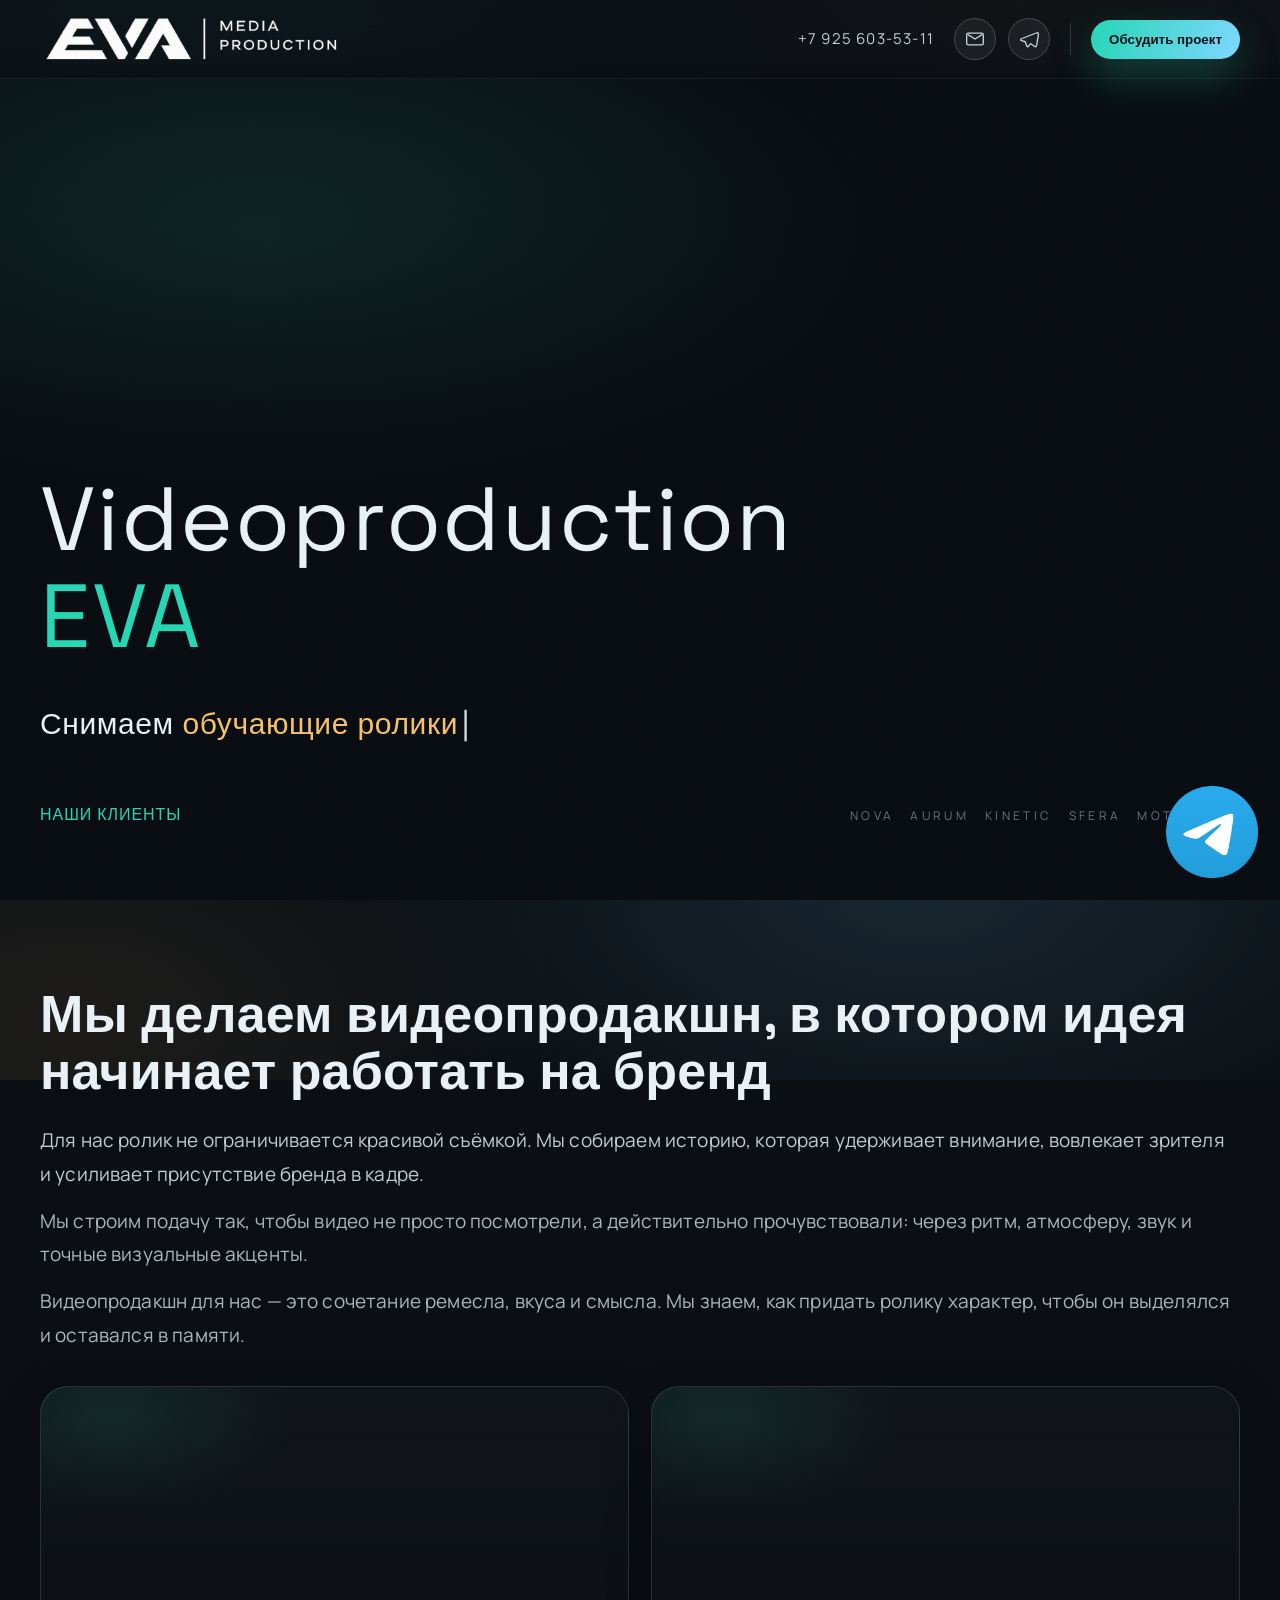
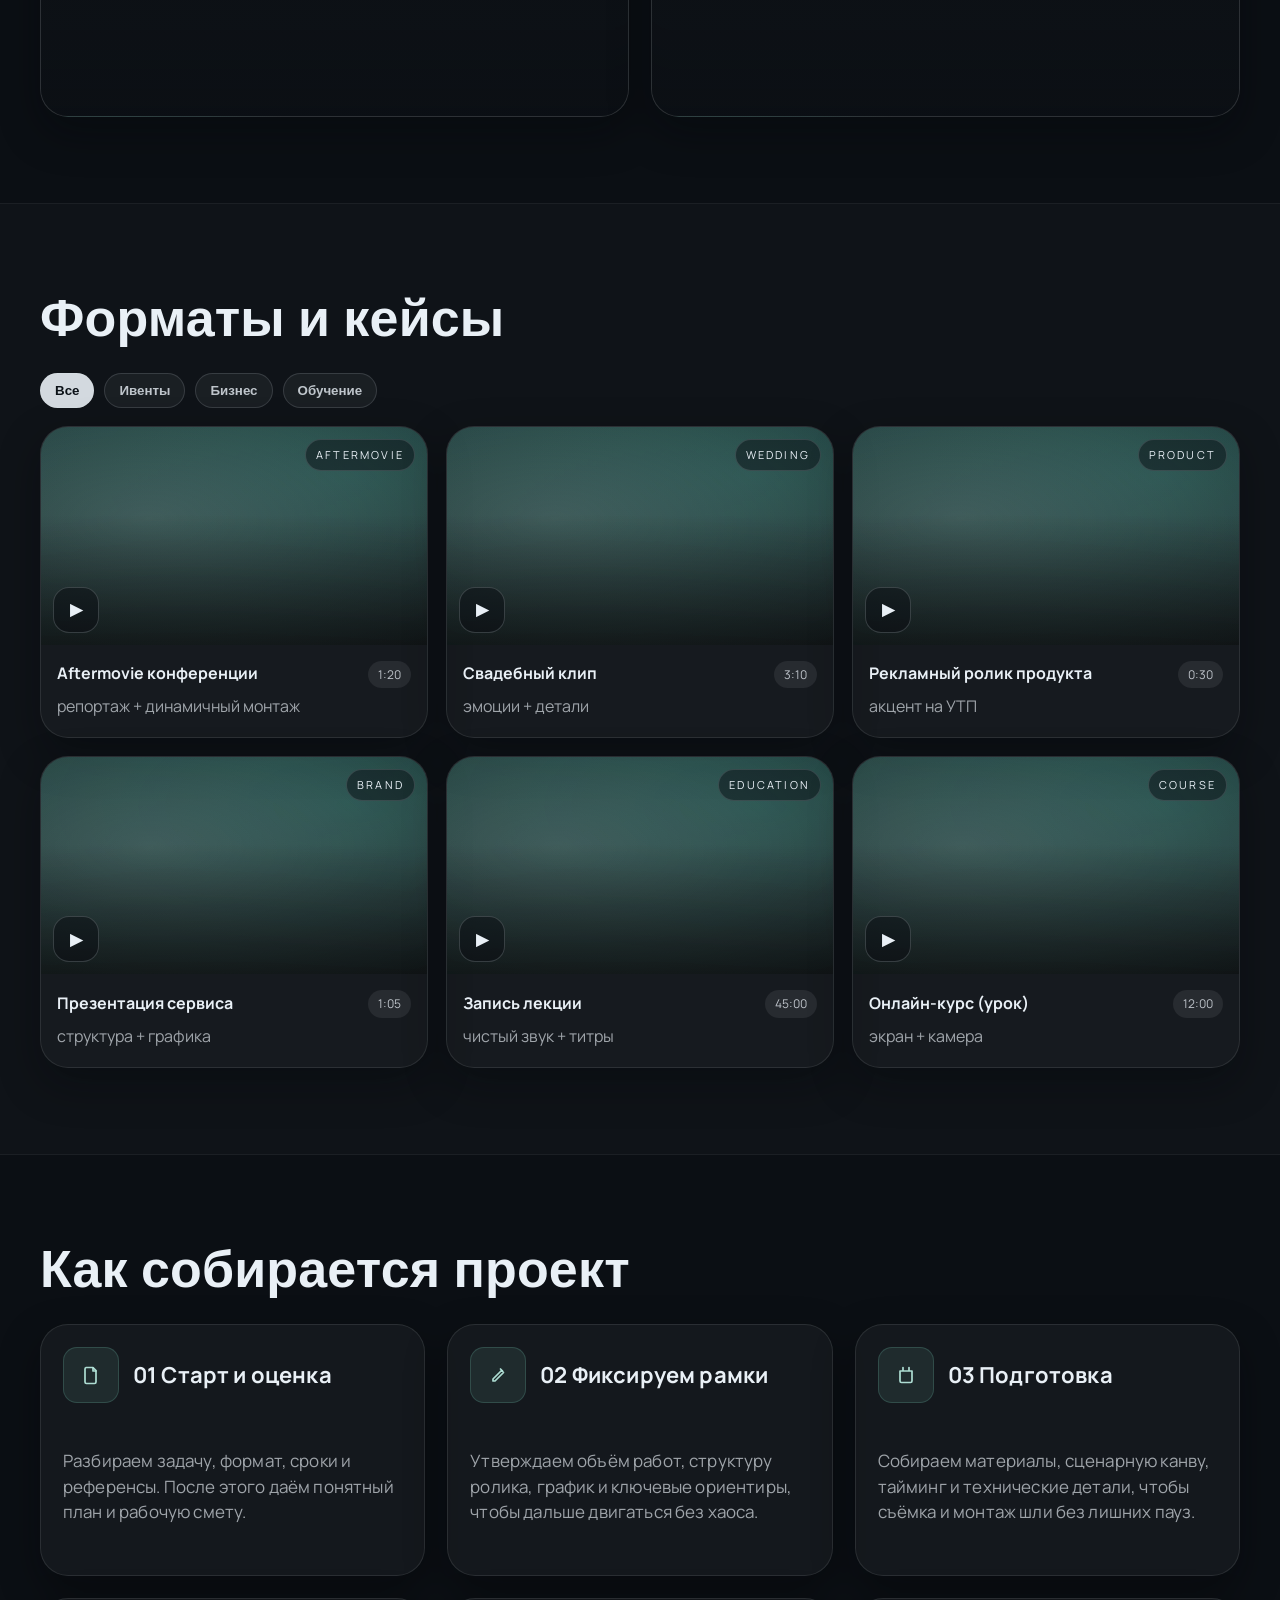
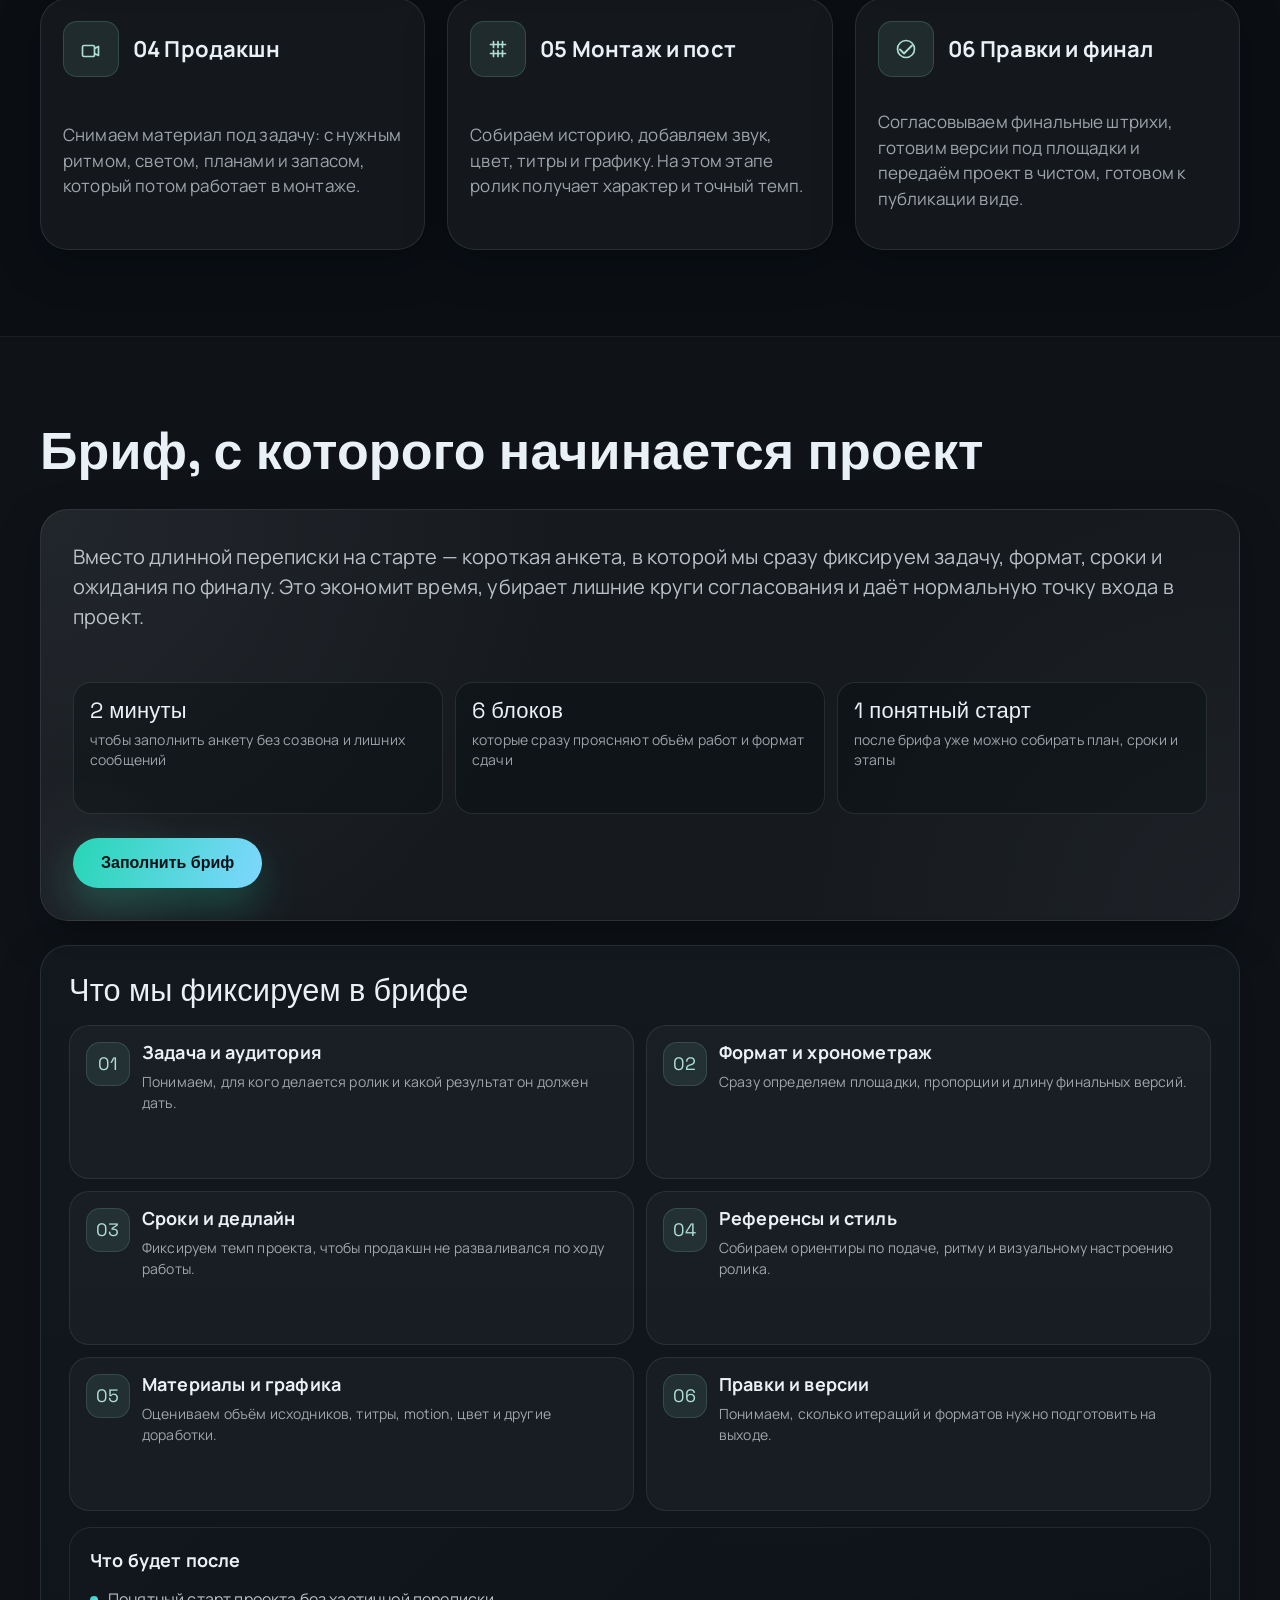
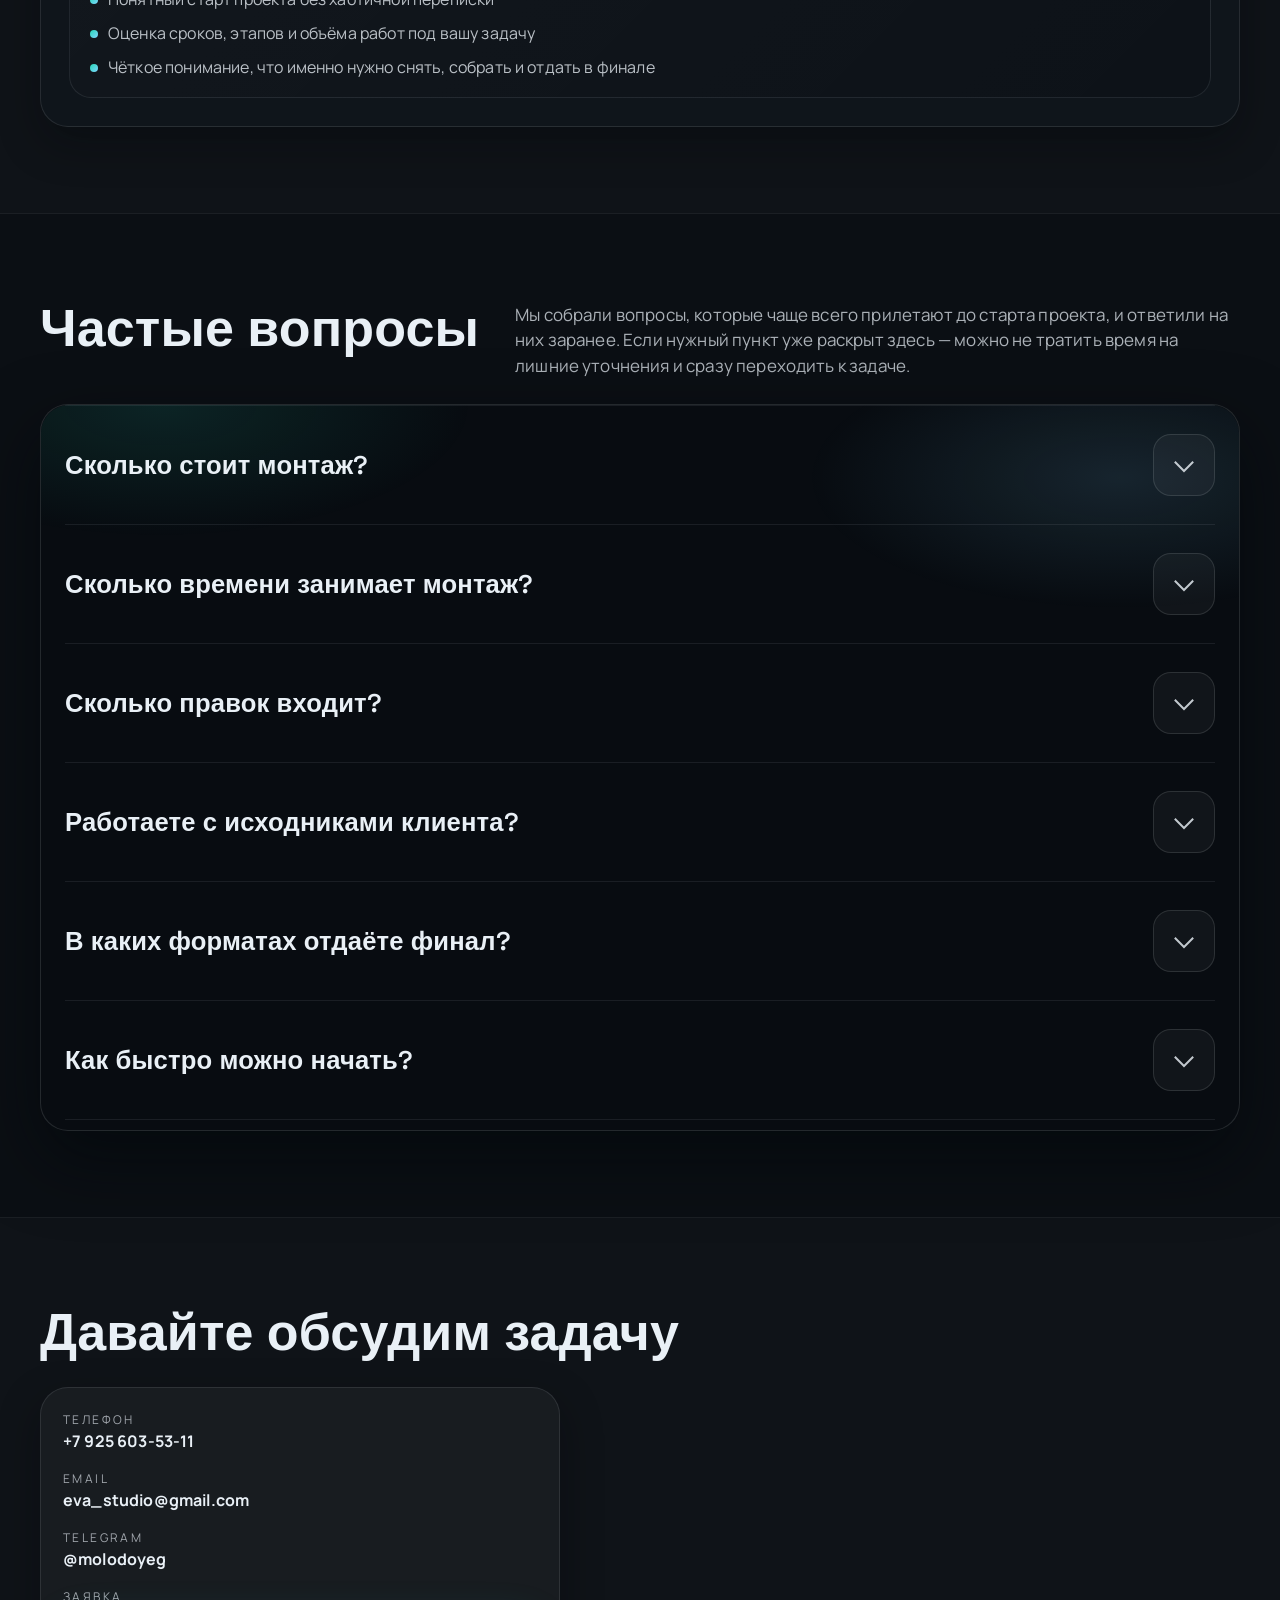
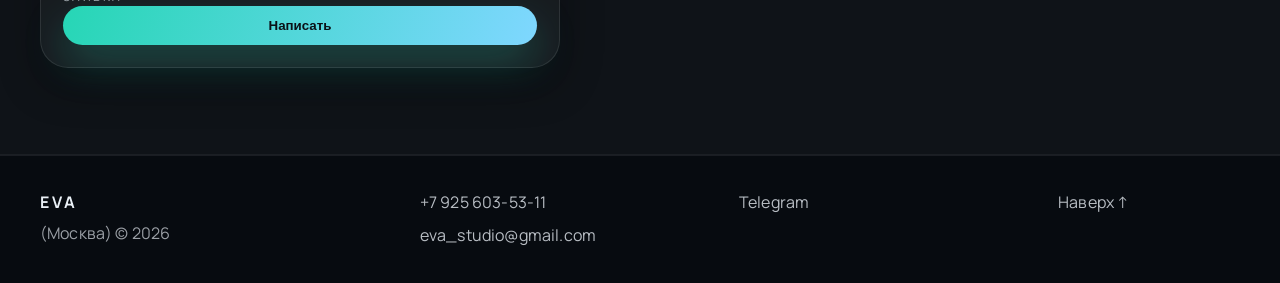
==== commit f2c612aa: "done?" ====
--- a/index.html
+++ b/index.html
@@ -655,7 +655,6 @@
 
         <div class="form__actions">
           <button class="btn btn--primary" type="submit">Отправить</button>
-          <div class="form__hint">Форма временно не отправляет заявки. Напишите в Telegram или на email.</div>
         </div>
 
         <div class="form__status" role="status" aria-live="polite"></div>
@@ -667,8 +666,10 @@
   <div class="modal" id="briefModal" aria-hidden="true">
     <div class="modal__backdrop" data-close-modal></div>
 
-    <div class="modal__panel briefPanel" role="dialog" aria-modal="true" aria-labelledby="briefTitle" tabindex="-1">
-      <div class="modal__head">
+    <div class="modal__panel clapper briefPanel" role="dialog" aria-modal="true" aria-labelledby="briefTitle" tabindex="-1">
+      <div class="clapper__top" aria-hidden="true"></div>
+
+      <div class="clapper__header">
         <div>
           <div class="kicker">Бриф</div>
           <h3 id="briefTitle" class="h3">Короткая анкета</h3>
@@ -676,7 +677,7 @@
         <button class="iconBtn" aria-label="Закрыть" data-close-modal>✕</button>
       </div>
 
-      <form class="form" id="briefForm" action="/brief" method="post" novalidate>
+      <form class="form clapper__form" id="briefForm" action="/brief" method="post" novalidate>
         <label class="field">
           <span>Цель ролика</span>
           <input name="goal" placeholder="Продажи, узнаваемость, обучение..." required />
--- a/static/style.css
+++ b/static/style.css
@@ -706,9 +706,9 @@
   align-items:center;
   justify-content:center;
   border-radius: 14px;
-  background: rgba(38,214,181,.18);
-  border: 1px solid rgba(38,214,181,.34);
-  color: #33e2c2;
+  background: rgba(106,178,163,.13);
+  border: 1px solid rgba(106,178,163,.24);
+  color: rgba(183,233,221,.94);
 }
 .processCard__icon svg{
   width: 24px;
@@ -826,9 +826,9 @@
 .brief__content{
   padding:32px;
   background:
-    radial-gradient(circle at top left, rgba(38,214,181,.18), transparent 42%),
-    radial-gradient(circle at bottom right, rgba(127,215,255,.12), transparent 36%),
-    rgba(233,240,246,.04);
+    radial-gradient(circle at top left, rgba(233,240,246,.055), transparent 42%),
+    radial-gradient(circle at bottom right, rgba(233,240,246,.03), transparent 36%),
+    rgba(233,240,246,.03);
   display:flex;
   flex-direction:column;
   justify-content:flex-start;
@@ -841,7 +841,7 @@
   width:220px;
   height:220px;
   border-radius:50%;
-  background: radial-gradient(circle, rgba(38,214,181,.18), transparent 68%);
+  background: radial-gradient(circle, rgba(233,240,246,.05), transparent 68%);
   pointer-events:none;
 }
 .brief__content > *{
@@ -898,8 +898,8 @@
 .brief__panel{
   padding:28px;
   background:
-    linear-gradient(180deg, rgba(255,255,255,.03), rgba(255,255,255,.015)),
-    rgba(15,22,30,.86);
+    linear-gradient(180deg, rgba(255,255,255,.025), rgba(255,255,255,.012)),
+    rgba(13,19,26,.86);
 }
 .brief__panelHead{
   margin-bottom:18px;
@@ -938,9 +938,9 @@
   align-items:center;
   justify-content:center;
   border-radius:14px;
-  background: rgba(38,214,181,.14);
-  border:1px solid rgba(38,214,181,.22);
-  color:var(--accent);
+  background: rgba(106,178,163,.13);
+  border:1px solid rgba(106,178,163,.22);
+  color: rgba(183,233,221,.94);
   font-family: var(--font-display);
   font-size:18px;
   line-height:1;
@@ -967,7 +967,7 @@
   border-radius:22px;
   border:1px solid rgba(233,240,246,.09);
   background:
-    linear-gradient(135deg, rgba(38,214,181,.08), rgba(127,215,255,.04)),
+    linear-gradient(135deg, rgba(255,255,255,.03), rgba(255,255,255,.012)),
     rgba(8,13,18,.54);
 }
 .brief__resultTitle{
@@ -1304,7 +1304,8 @@
 }
 
 /* --- Clapperboard (lead form) --- */
-#leadModal .modal__panel.clapper{padding: 0; overflow: hidden; background: rgba(12,16,22,.92)}
+#leadModal .modal__panel.clapper,
+#briefModal .modal__panel.clapper{padding: 0; overflow: hidden; background: rgba(12,16,22,.92)}
 .clapper__top{
   height: 72px;
   position: relative;
@@ -1319,9 +1320,13 @@
 .clapper__form{ padding: 0 18px 18px; }
 
 #leadModal input,
-#leadModal textarea{background: rgba(233,240,246,.06); border-color: rgba(233,240,246,.16)}
+#leadModal textarea,
+#briefModal input,
+#briefModal textarea{background: rgba(233,240,246,.06); border-color: rgba(233,240,246,.16)}
 #leadModal input:focus,
-#leadModal textarea:focus{box-shadow: 0 0 0 3px rgba(38,214,181,.22)}
+#leadModal textarea:focus,
+#briefModal input:focus,
+#briefModal textarea:focus{box-shadow: 0 0 0 3px rgba(38,214,181,.22)}
 
 /* Reveal animations */
 .js [data-reveal]{
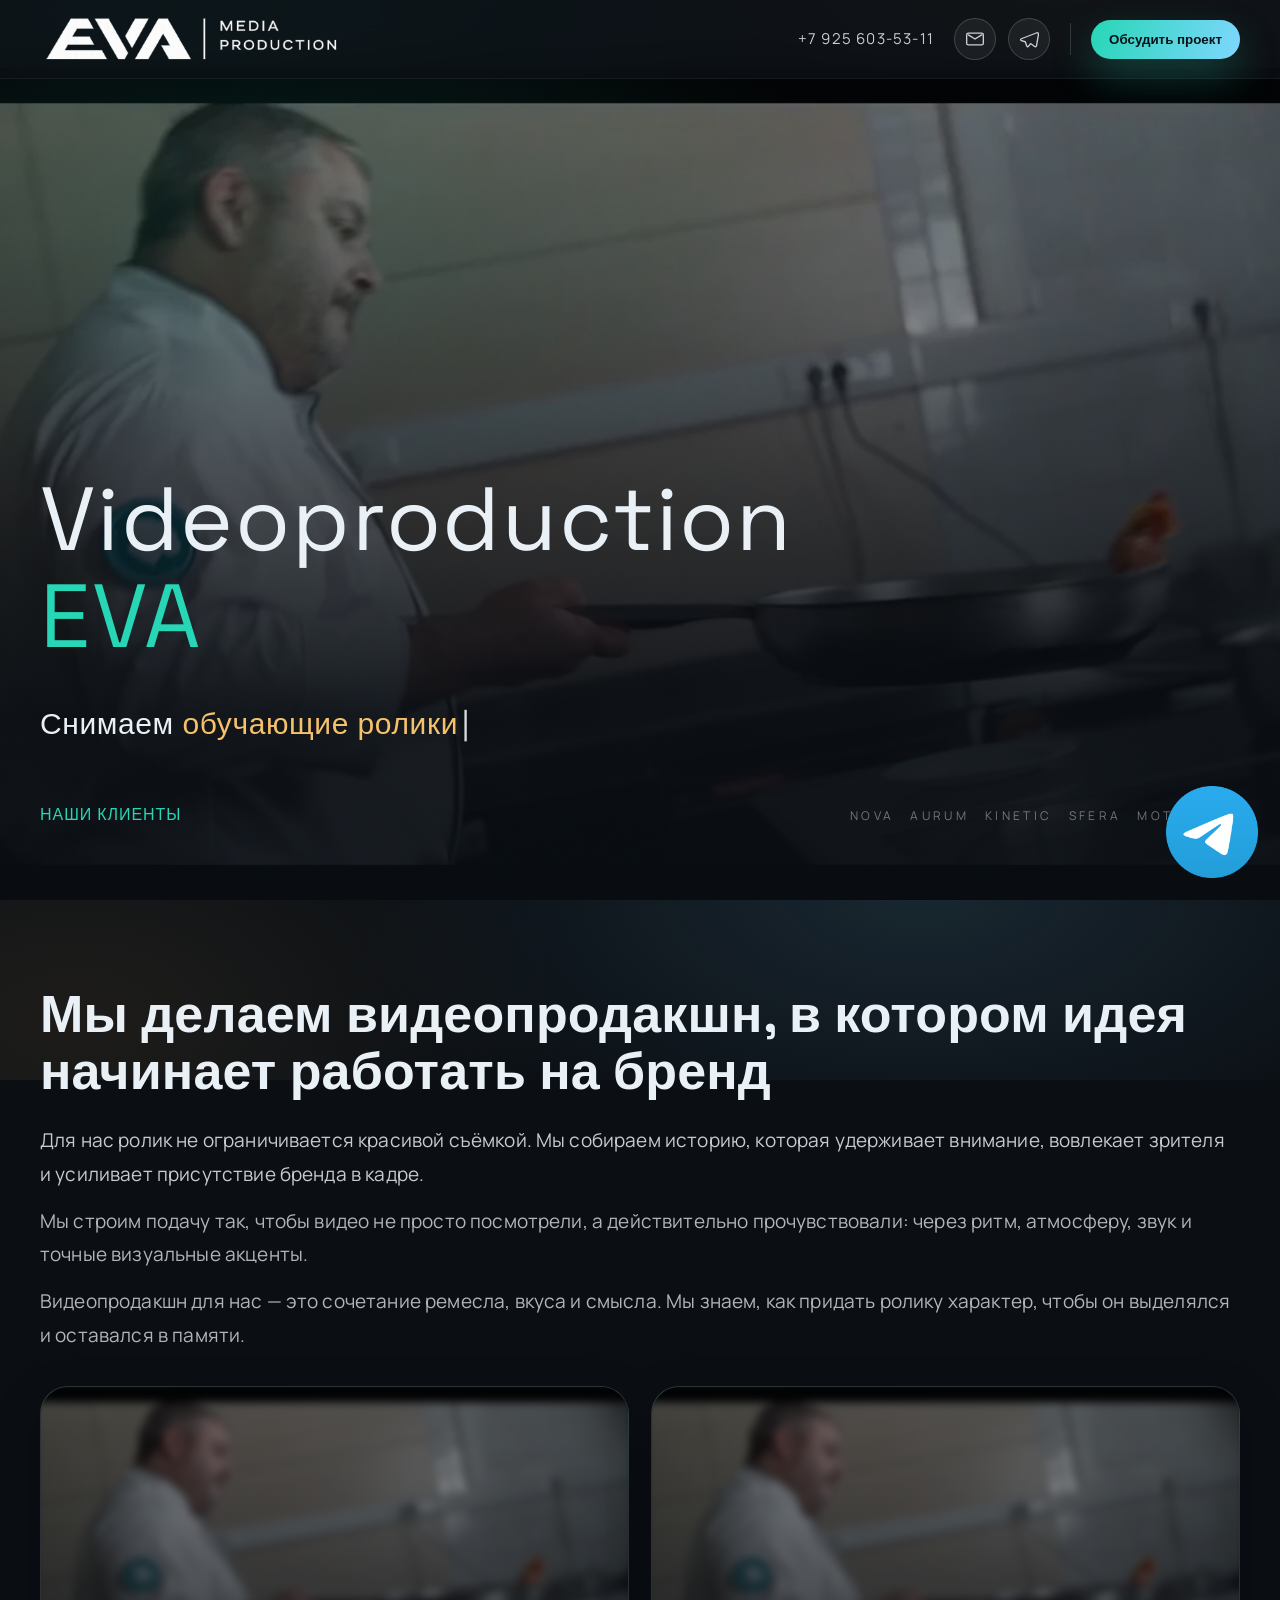
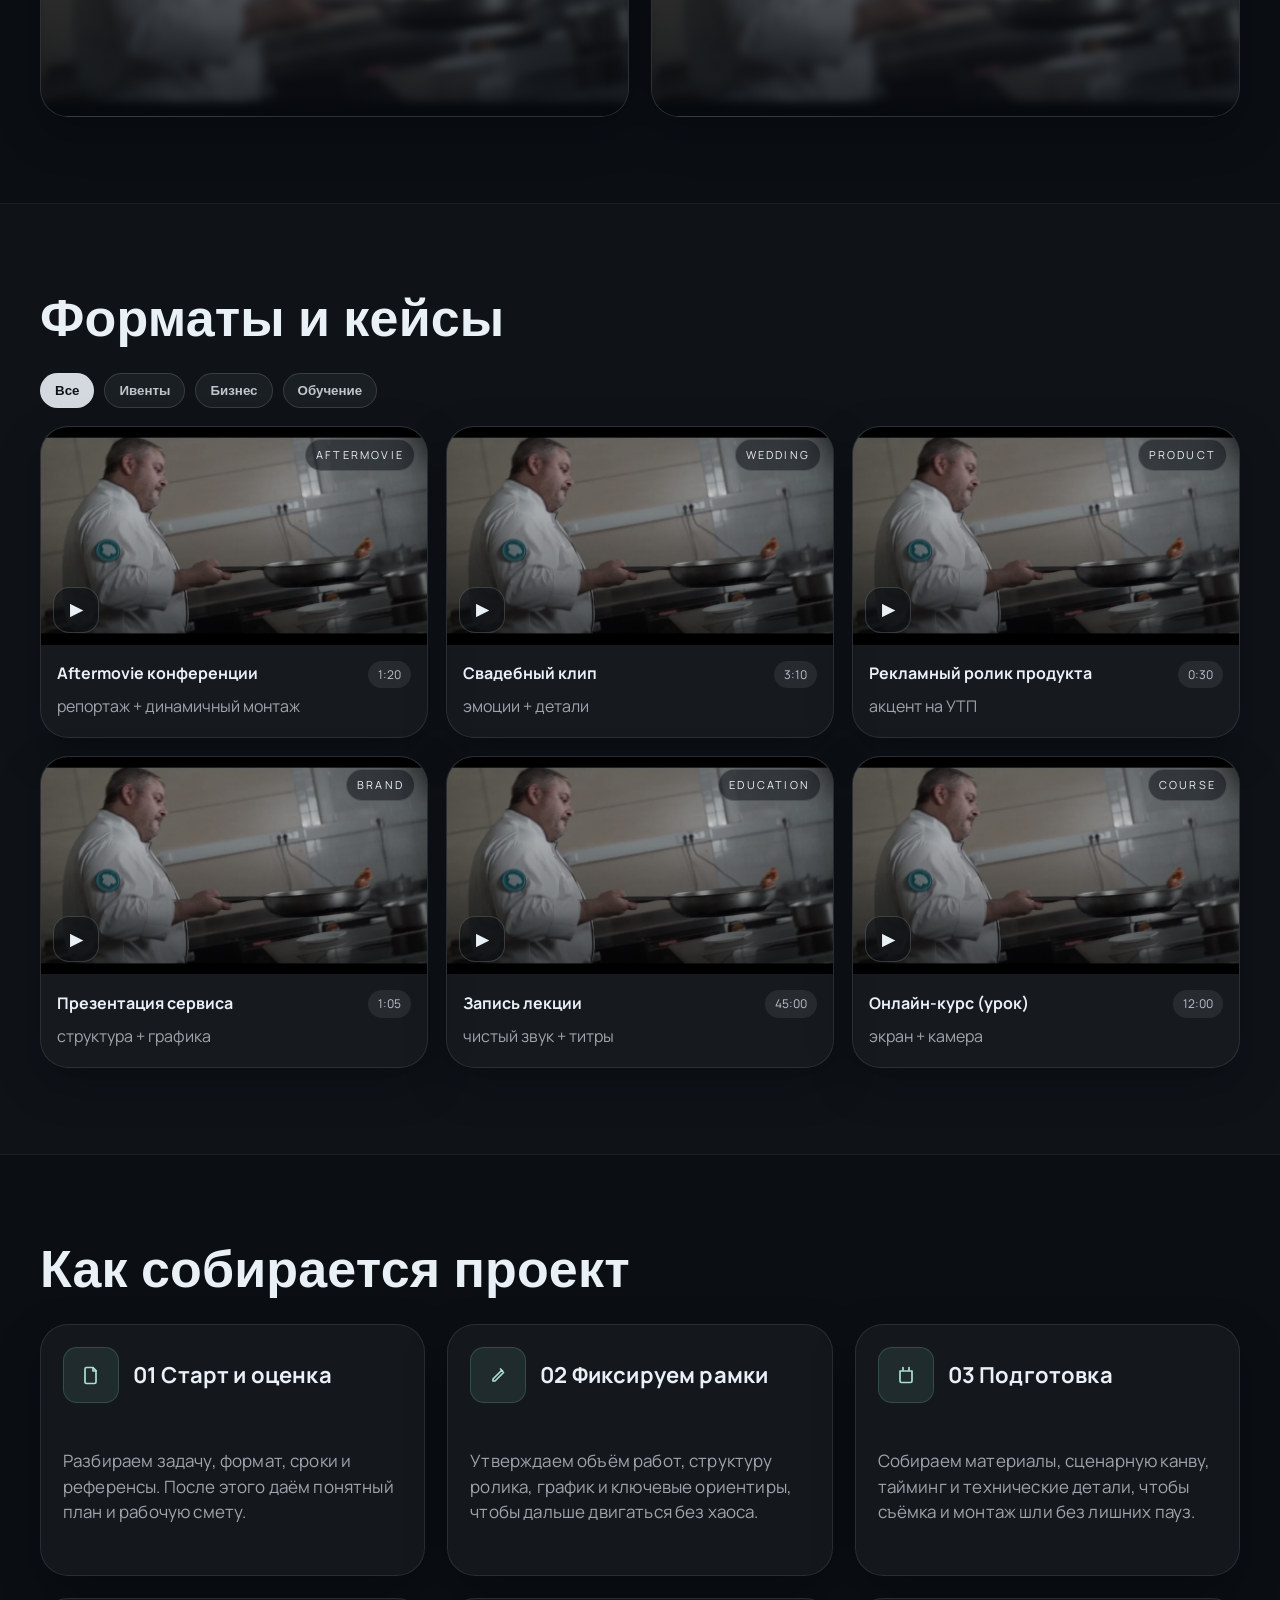
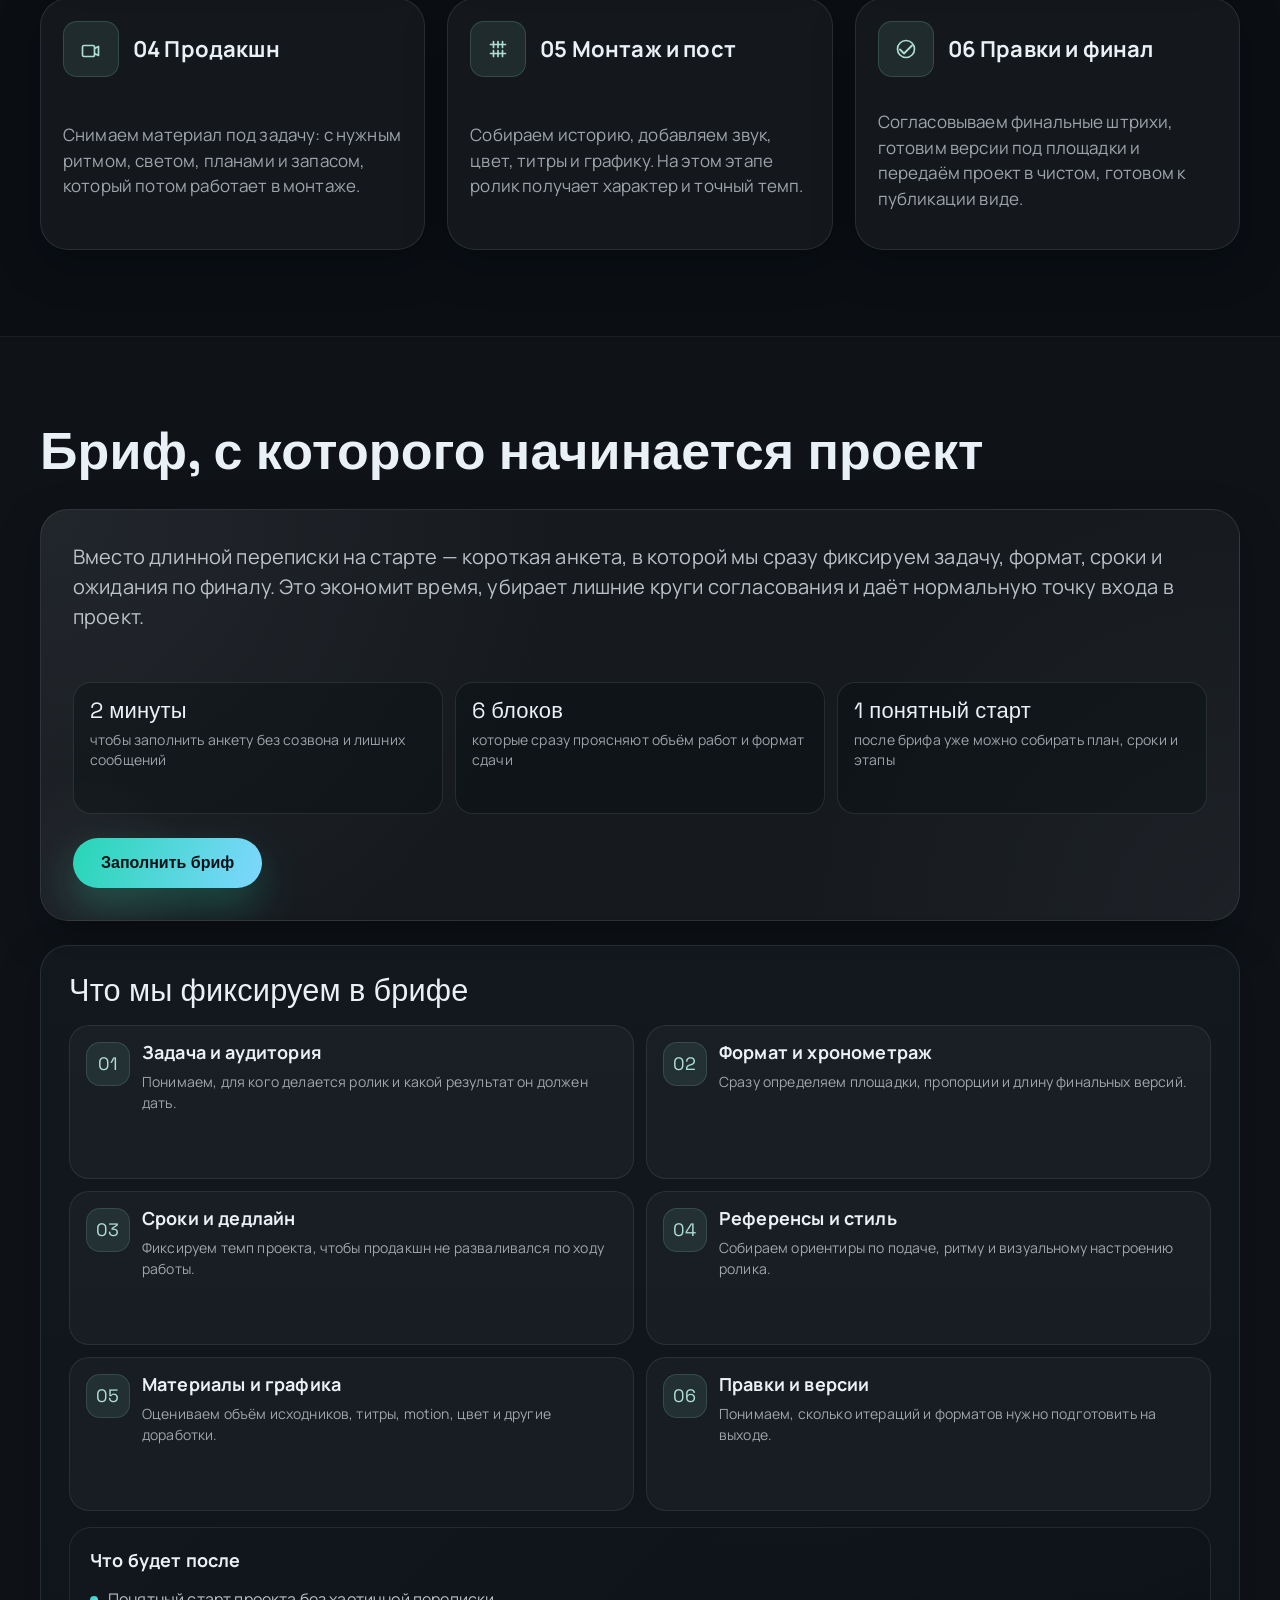
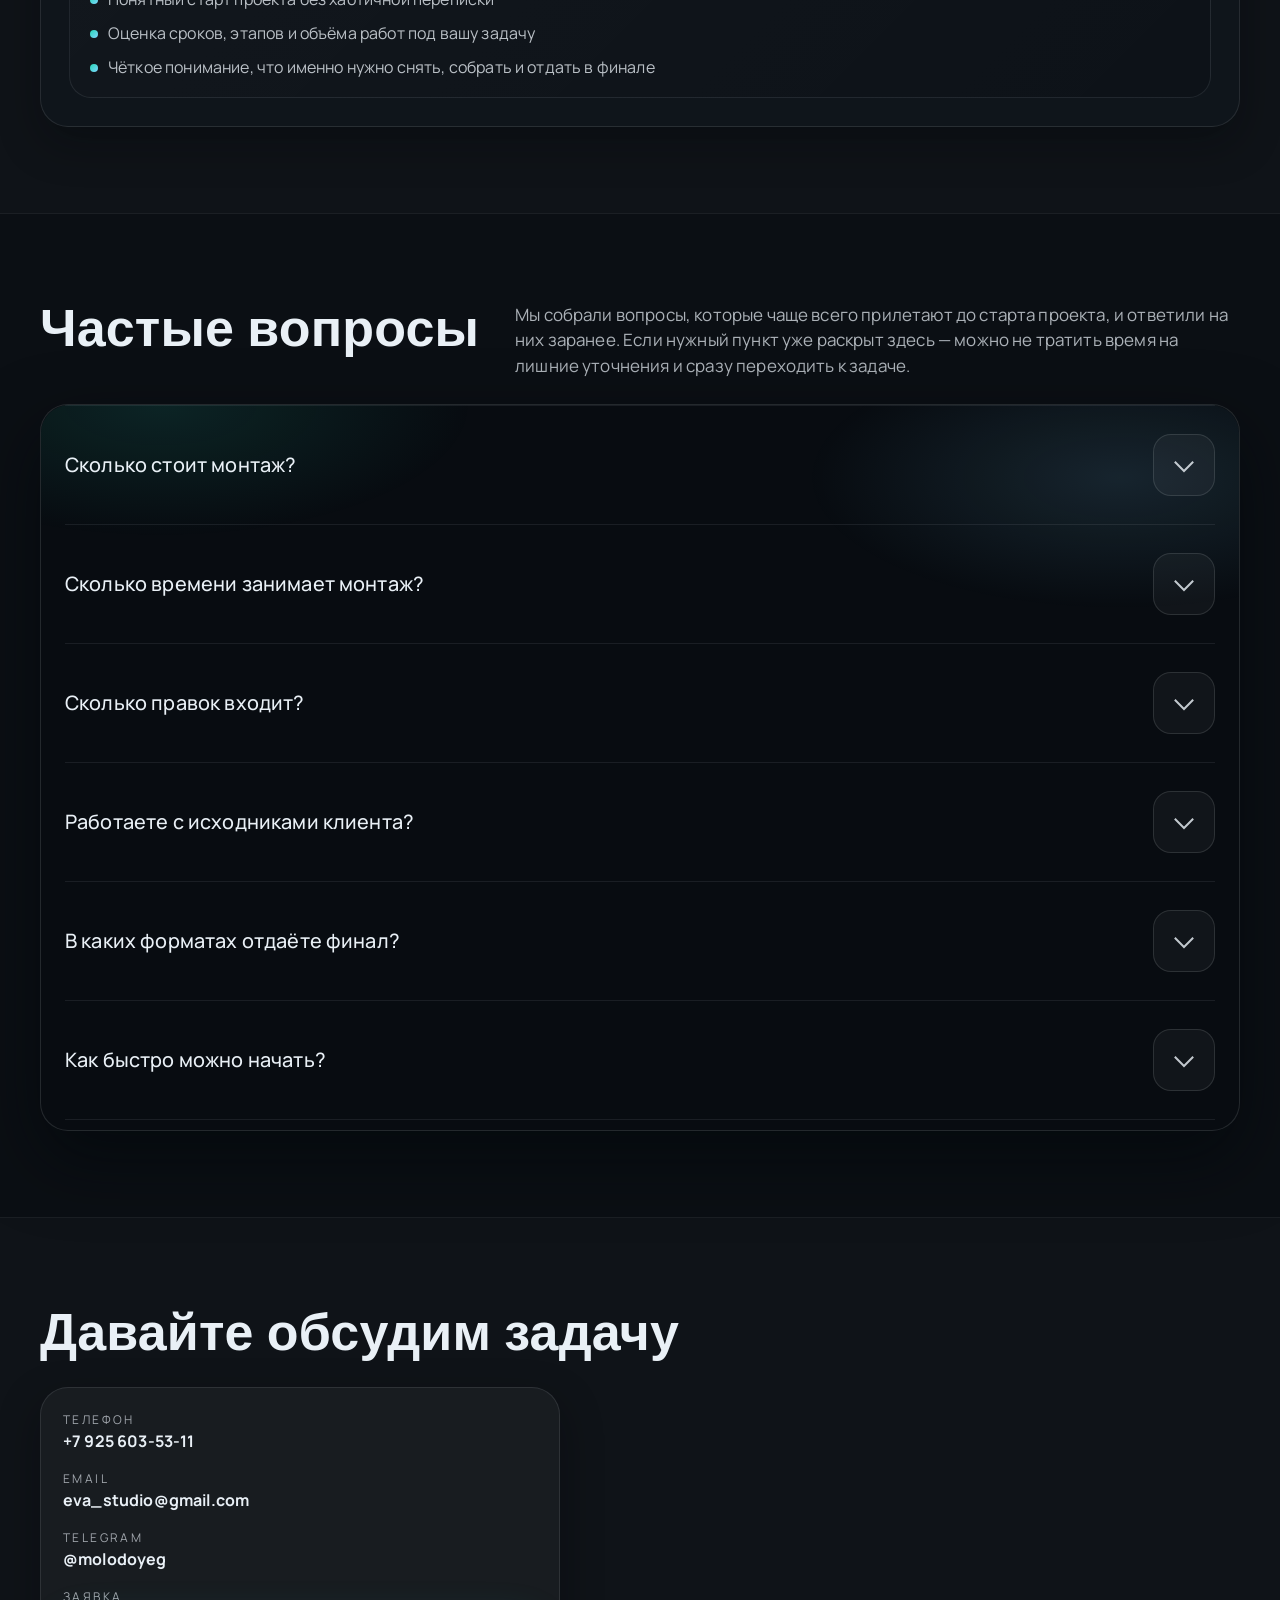
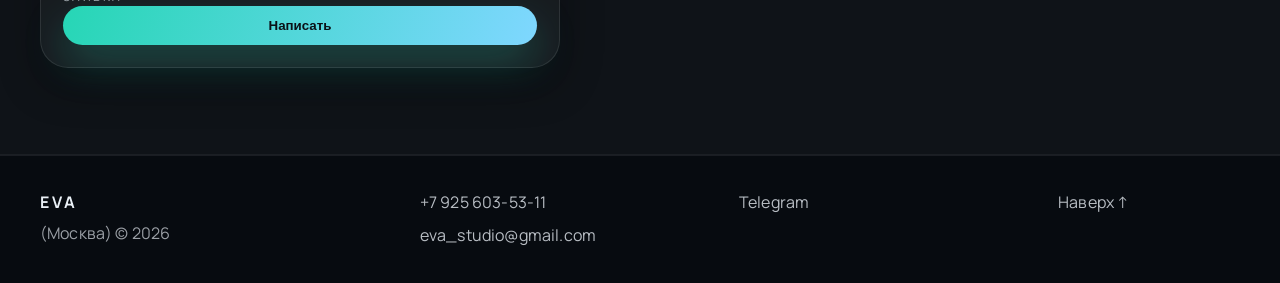
==== commit 5c1ac7c6: "optimize" ====
--- a/index.html
+++ b/index.html
@@ -80,11 +80,10 @@
 
   <main id="top">
     <section class="heroReel" aria-label="Showreel">
-      <video class="heroReel__video"
-        autoplay muted loop playsinline preload="metadata" data-play-when-visible="1"
-        data-preview-video="1" data-preview-time="3" data-preview-blur="1" data-preview-reset-on-play="1">
-        <source src="static/assets/showreel_720p.webm" type="video/webm">
-        <source src="static/assets/showreel_720p.mp4" type="video/mp4">
+      <video class="heroReel__video is-preview-frame"
+        autoplay muted loop playsinline preload="metadata" poster="static/assets/showreel_poster.webp"
+        data-play-when-visible="1" data-preview-blur="1">
+        <source src="static/assets/showreel_hero.mp4" type="video/mp4">
       </video>
       <div class="heroReel__overlay" aria-hidden="true"></div>
       <div class="heroReel__grain" aria-hidden="true"></div>
@@ -131,9 +130,10 @@
               data-work-title="Aftermovie конференции"
               data-work-note="Репортажная съёмка и монтаж с живой динамикой, акцентами на атмосферу и детали события."
               data-work-video-mp4="static/assets/showreel_720p.mp4"
+              data-work-poster="static/assets/showreel_poster.webp"
               aria-label="Открыть кейс Aftermovie конференции">
-              <video class="previewCard__video" muted loop playsinline preload="metadata" data-hover-preview="1" data-preview-video="1" data-preview-time="3" data-preview-blur="1">
-                <source src="static/assets/showreel_720p.mp4" type="video/mp4">
+              <video class="previewCard__video is-preview-frame is-preview-ready" muted loop playsinline preload="none" poster="static/assets/showreel_poster.webp" data-hover-preview="1" data-preview-blur="1" data-preview-time="9">
+                <source src="static/assets/showreel_preview.mp4" type="video/mp4">
               </video>
             </button>
 
@@ -142,9 +142,10 @@
               data-work-title="Видео для бизнеса"
               data-work-note="Аккуратная визуальная подача, ритм и монтаж, которые делают сообщение бренда ясным и запоминающимся."
               data-work-video-mp4="static/assets/showreel_720p.mp4"
+              data-work-poster="static/assets/showreel_poster.webp"
               aria-label="Открыть кейс Видео для бизнеса">
-              <video class="previewCard__video previewCard__video--alt" muted loop playsinline preload="metadata" data-hover-preview="1" data-preview-video="1" data-preview-time="3" data-preview-blur="1">
-                <source src="static/assets/showreel_720p.mp4" type="video/mp4">
+              <video class="previewCard__video previewCard__video--alt is-preview-frame is-preview-ready" muted loop playsinline preload="none" poster="static/assets/showreel_poster.webp" data-hover-preview="1" data-preview-blur="1" data-preview-time="9">
+                <source src="static/assets/showreel_preview.mp4" type="video/mp4">
               </video>
             </button>
           </div>
@@ -174,10 +175,11 @@
             data-work-dur="1:20"
             data-work-note="репортаж + динамичный монтаж"
             data-work-video-mp4="static/assets/showreel_720p.mp4"
+            data-work-poster="static/assets/showreel_poster.webp"
             aria-label="Aftermovie конференции — 1:20">
             <div class="workCard__thumb" aria-hidden="true">
-              <video class="workCard__video" muted playsinline preload="metadata" data-first-frame-video="1">
-                <source src="static/assets/showreel_720p.mp4" type="video/mp4">
+              <video class="workCard__video" muted playsinline preload="none" poster="static/assets/showreel_poster.webp">
+                <source src="static/assets/showreel_preview.mp4" type="video/mp4">
               </video>
               <div class="workCard__play">▶</div>
               <div class="frameTag">Aftermovie</div>
@@ -198,10 +200,11 @@
             data-work-dur="3:10"
             data-work-note="эмоции + детали"
             data-work-video-mp4="static/assets/showreel_720p.mp4"
+            data-work-poster="static/assets/showreel_poster.webp"
             aria-label="Свадебный клип — 3:10">
             <div class="workCard__thumb" aria-hidden="true">
-              <video class="workCard__video" muted playsinline preload="metadata" data-first-frame-video="1">
-                <source src="static/assets/showreel_720p.mp4" type="video/mp4">
+              <video class="workCard__video" muted playsinline preload="none" poster="static/assets/showreel_poster.webp">
+                <source src="static/assets/showreel_preview.mp4" type="video/mp4">
               </video>
               <div class="workCard__play">▶</div>
               <div class="frameTag">Wedding</div>
@@ -222,10 +225,11 @@
             data-work-dur="0:30"
             data-work-note="акцент на УТП"
             data-work-video-mp4="static/assets/showreel_720p.mp4"
+            data-work-poster="static/assets/showreel_poster.webp"
             aria-label="Рекламный ролик продукта — 0:30">
             <div class="workCard__thumb" aria-hidden="true">
-              <video class="workCard__video" muted playsinline preload="metadata" data-first-frame-video="1">
-                <source src="static/assets/showreel_720p.mp4" type="video/mp4">
+              <video class="workCard__video" muted playsinline preload="none" poster="static/assets/showreel_poster.webp">
+                <source src="static/assets/showreel_preview.mp4" type="video/mp4">
               </video>
               <div class="workCard__play">▶</div>
               <div class="frameTag">Product</div>
@@ -246,10 +250,11 @@
             data-work-dur="1:05"
             data-work-note="структура + графика"
             data-work-video-mp4="static/assets/showreel_720p.mp4"
+            data-work-poster="static/assets/showreel_poster.webp"
             aria-label="Презентация сервиса — 1:05">
             <div class="workCard__thumb" aria-hidden="true">
-              <video class="workCard__video" muted playsinline preload="metadata" data-first-frame-video="1">
-                <source src="static/assets/showreel_720p.mp4" type="video/mp4">
+              <video class="workCard__video" muted playsinline preload="none" poster="static/assets/showreel_poster.webp">
+                <source src="static/assets/showreel_preview.mp4" type="video/mp4">
               </video>
               <div class="workCard__play">▶</div>
               <div class="frameTag">Brand</div>
@@ -270,10 +275,11 @@
             data-work-dur="45:00"
             data-work-note="чистый звук + титры"
             data-work-video-mp4="static/assets/showreel_720p.mp4"
+            data-work-poster="static/assets/showreel_poster.webp"
             aria-label="Запись лекции — 45:00">
             <div class="workCard__thumb" aria-hidden="true">
-              <video class="workCard__video" muted playsinline preload="metadata" data-first-frame-video="1">
-                <source src="static/assets/showreel_720p.mp4" type="video/mp4">
+              <video class="workCard__video" muted playsinline preload="none" poster="static/assets/showreel_poster.webp">
+                <source src="static/assets/showreel_preview.mp4" type="video/mp4">
               </video>
               <div class="workCard__play">▶</div>
               <div class="frameTag">Education</div>
@@ -294,10 +300,11 @@
             data-work-dur="12:00"
             data-work-note="экран + камера"
             data-work-video-mp4="static/assets/showreel_720p.mp4"
+            data-work-poster="static/assets/showreel_poster.webp"
             aria-label="Онлайн‑курс (урок) — 12:00">
             <div class="workCard__thumb" aria-hidden="true">
-              <video class="workCard__video" muted playsinline preload="metadata" data-first-frame-video="1">
-                <source src="static/assets/showreel_720p.mp4" type="video/mp4">
+              <video class="workCard__video" muted playsinline preload="none" poster="static/assets/showreel_poster.webp">
+                <source src="static/assets/showreel_preview.mp4" type="video/mp4">
               </video>
               <div class="workCard__play">▶</div>
               <div class="frameTag">Course</div>
@@ -625,10 +632,18 @@
         <button class="iconBtn" aria-label="Закрыть" data-close-modal>✕</button>
       </div>
 
-      <form class="form clapper__form" id="leadForm" data-static="1" novalidate>
+      <form class="form clapper__form" id="leadForm" action="/lead" method="post" data-api="/api/lead" data-success-message="Заявка отправлена. Скоро свяжемся с вами." novalidate>
+        <div class="formTrap" aria-hidden="true">
+          <label>
+            Leave empty
+            <input name="website" tabindex="-1" autocomplete="off" />
+          </label>
+        </div>
+        <input type="hidden" name="form_ts" value="">
+
         <label class="field">
           <span>Имя</span>
-          <input name="name" placeholder="Как к вам обращаться" />
+          <input name="name" placeholder="Как к вам обращаться" required />
         </label>
 
         <div class="form__row">
@@ -677,7 +692,15 @@
         <button class="iconBtn" aria-label="Закрыть" data-close-modal>✕</button>
       </div>
 
-      <form class="form clapper__form" id="briefForm" action="/brief" method="post" novalidate>
+      <form class="form clapper__form" id="briefForm" action="/brief" method="post" data-api="/api/brief" data-success-message="Бриф отправлен. Мы изучим его и скоро свяжемся." novalidate>
+        <div class="formTrap" aria-hidden="true">
+          <label>
+            Leave empty
+            <input name="website" tabindex="-1" autocomplete="off" />
+          </label>
+        </div>
+        <input type="hidden" name="form_ts" value="">
+
         <label class="field">
           <span>Цель ролика</span>
           <input name="goal" placeholder="Продажи, узнаваемость, обучение..." required />
@@ -769,7 +792,7 @@
 
       <div class="workModal__body">
         <div class="workModal__media">
-          <video class="workModal__video" controls preload="metadata" playsinline data-first-frame-video="1" aria-label="Видеоплеер">
+          <video class="workModal__video" controls preload="metadata" playsinline aria-label="Видеоплеер">
             <source data-work-source="webm" type="video/webm">
             <source data-work-source="mp4" type="video/mp4">
           </video>
--- a/static/style.css
+++ b/static/style.css
@@ -276,15 +276,9 @@
   opacity: 1;
   transition: filter .45s ease, transform .45s ease, opacity .3s ease;
 }
-.heroReel__video[data-preview-video="1"]{
-  opacity: 0;
-}
-.heroReel__video.is-preview-ready{
-  opacity: 1;
-}
 .heroReel__video.is-preview-frame{
-  transform: scale(1.1);
-  filter: blur(18px) contrast(.92) saturate(.74) brightness(.56);
+  transform: scale(1.03);
+  filter: blur(5px) contrast(.99) saturate(.92) brightness(.76);
 }
 .heroReel__overlay{
   position:absolute;
@@ -486,7 +480,7 @@
   width:100%;
   height:100%;
   object-fit:cover;
-  opacity: 0;
+  opacity: 1;
   filter: grayscale(.12) saturate(.78) brightness(.76);
   transform: scale(1.01);
   transition: transform .35s ease, filter .25s ease, opacity .25s ease;
@@ -498,8 +492,8 @@
   object-position: 78% center;
 }
 .previewCard__video.is-preview-frame{
-  filter: blur(16px) grayscale(.08) saturate(.72) brightness(.64);
-  transform: scale(1.07);
+  filter: blur(4px) grayscale(.03) saturate(.88) brightness(.78);
+  transform: scale(1.02);
 }
 .previewCard:hover .previewCard__video{
   opacity: 1;
@@ -1046,6 +1040,14 @@
 
 .form{display:grid; gap:12px}
 .form__row{display:grid; grid-template-columns: 1fr 1fr; gap:12px}
+.formTrap{
+  position:absolute;
+  left:-10000px;
+  top:auto;
+  width:1px;
+  height:1px;
+  overflow:hidden;
+}
 .field{display:grid; gap:6px}
 .field span{font-size:12px; color:var(--muted)}
 input, textarea{
@@ -1064,6 +1066,8 @@
 .form__actions{display:flex; gap:12px; align-items:center; flex-wrap:wrap}
 .form__hint{color:var(--muted); font-size:12px; max-width:52ch}
 .form__status{color:rgba(233,240,246,.78); font-size:13px}
+.form__status[data-state="success"]{color:rgba(161,233,210,.96)}
+.form__status[data-state="error"]{color:rgba(255,182,182,.96)}
 
 .modal-open{overflow:hidden}
 
@@ -1130,10 +1134,10 @@
   list-style: none;
   position: relative;
   cursor: pointer;
-  font-family: var(--font-display);
-  font-weight: 600;
-  font-size: clamp(22px, 2vw, 34px);
-  line-height: 1.05;
+  font-family: var(--font-body);
+  font-weight: 500;
+  font-size: clamp(18px, 1.55vw, 24px);
+  line-height: 1.32;
   display:flex;
   align-items:center;
   justify-content:space-between;
@@ -1304,8 +1308,43 @@
 }
 
 /* --- Clapperboard (lead form) --- */
-#leadModal .modal__panel.clapper,
-#briefModal .modal__panel.clapper{padding: 0; overflow: hidden; background: rgba(12,16,22,.92)}
+#leadModal .modal__panel.clapper{
+  padding: 0;
+  overflow: hidden;
+  background: rgba(12,16,22,.92);
+}
+#briefModal .modal__panel.clapper{
+  padding: 0;
+  overflow: auto;
+  background: rgba(12,16,22,.92);
+  overscroll-behavior: contain;
+  scrollbar-gutter: stable;
+  scrollbar-width: thin;
+  scrollbar-color: rgba(233,240,246,.2) rgba(233,240,246,.04);
+}
+#briefModal .modal__panel.clapper::-webkit-scrollbar{
+  width: 10px;
+}
+#briefModal .modal__panel.clapper::-webkit-scrollbar-track{
+  background: rgba(233,240,246,.04);
+  border-radius: 999px;
+  margin: 14px 8px 14px 0;
+}
+#briefModal .modal__panel.clapper::-webkit-scrollbar-thumb{
+  background: linear-gradient(180deg, rgba(233,240,246,.28), rgba(233,240,246,.16));
+  border: 2px solid transparent;
+  background-clip: padding-box;
+  border-radius: 999px;
+}
+#briefModal .modal__panel.clapper::-webkit-scrollbar-thumb:hover{
+  background: linear-gradient(180deg, rgba(233,240,246,.38), rgba(233,240,246,.22));
+  background-clip: padding-box;
+}
+#briefModal .modal__panel.clapper::-webkit-scrollbar-button{
+  display: none;
+  width: 0;
+  height: 0;
+}
 .clapper__top{
   height: 72px;
   position: relative;
@@ -1318,6 +1357,7 @@
 }
 .clapper__header{display:flex; justify-content:space-between; align-items:flex-start; gap:12px; padding: 16px 18px 10px}
 .clapper__form{ padding: 0 18px 18px; }
+#briefModal .clapper__form{padding-bottom:24px}
 
 #leadModal input,
 #leadModal textarea,
@@ -1414,7 +1454,7 @@
   .faqItem summary{
     min-height: 92px;
     padding: 22px 74px 22px 0;
-    font-size: clamp(18px, 5vw, 26px);
+    font-size: clamp(17px, 4.6vw, 21px);
   }
   .faqItem summary::before{
     width:48px;
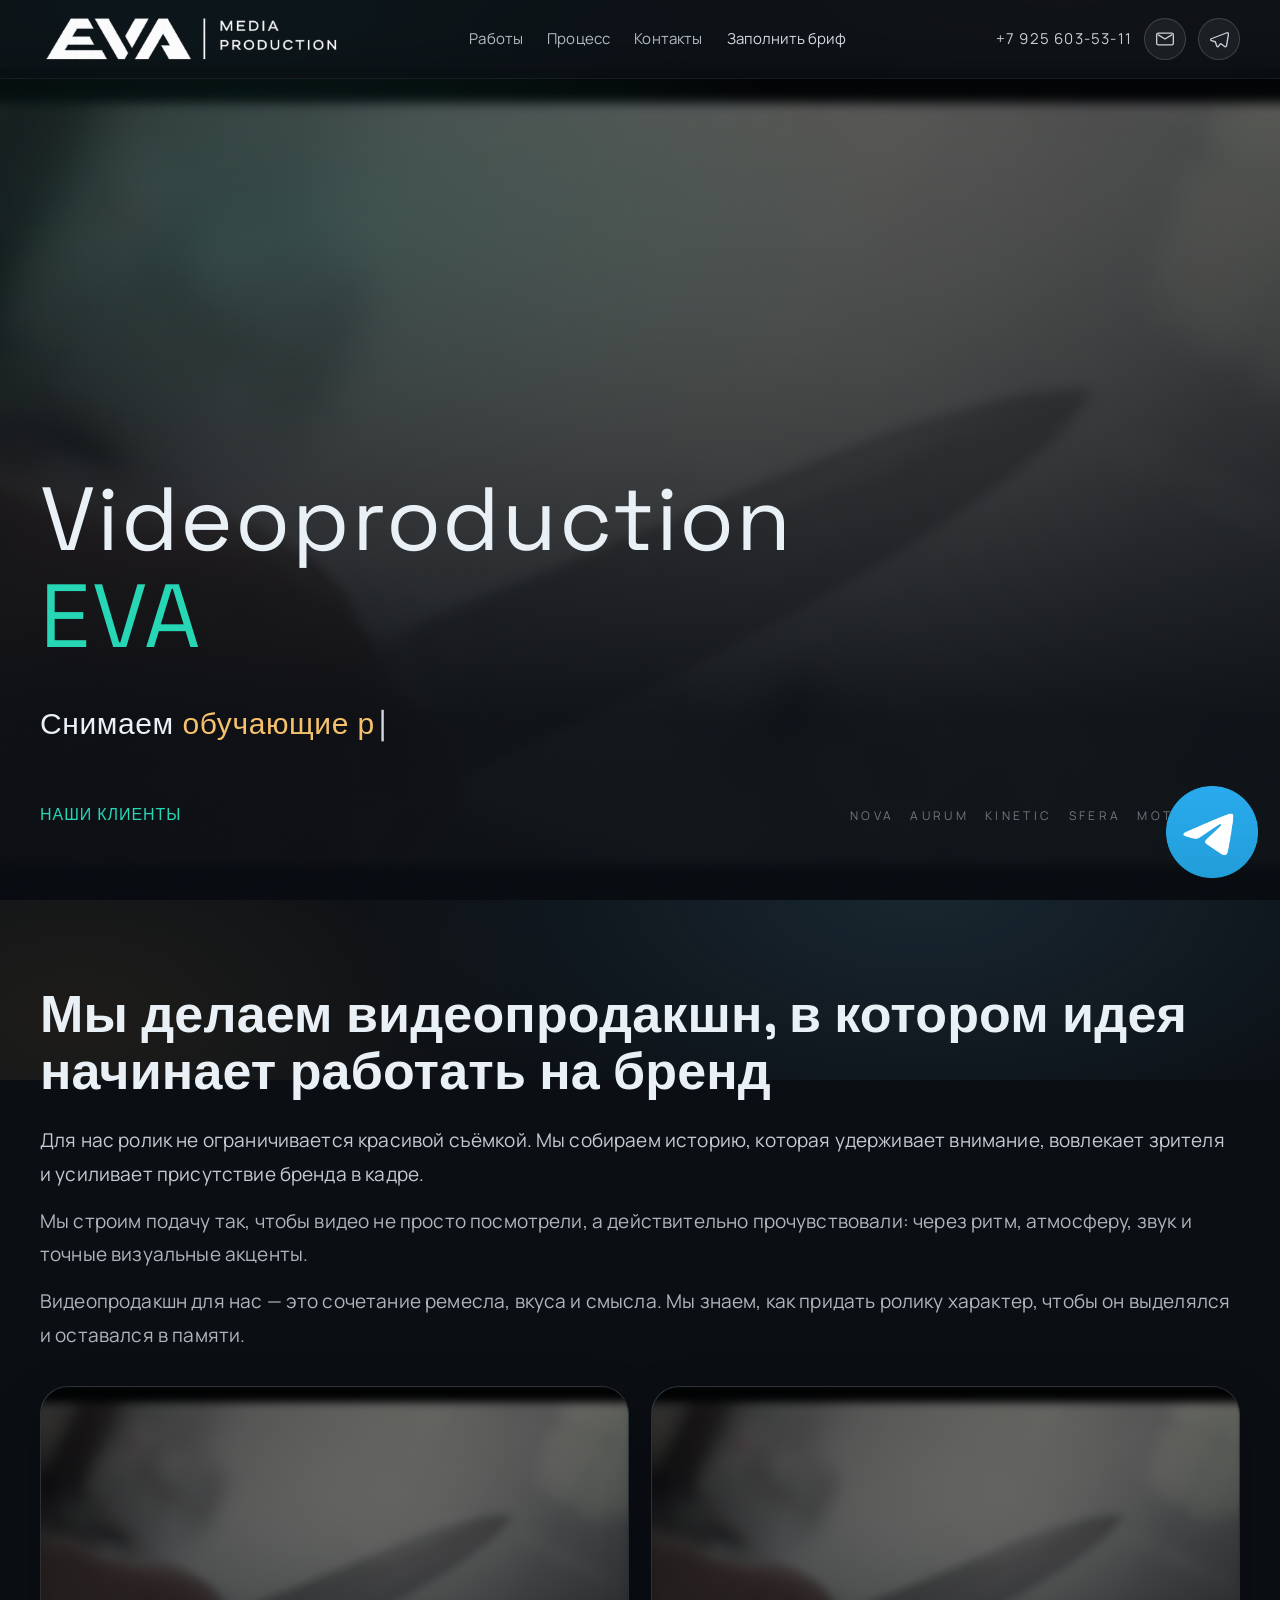
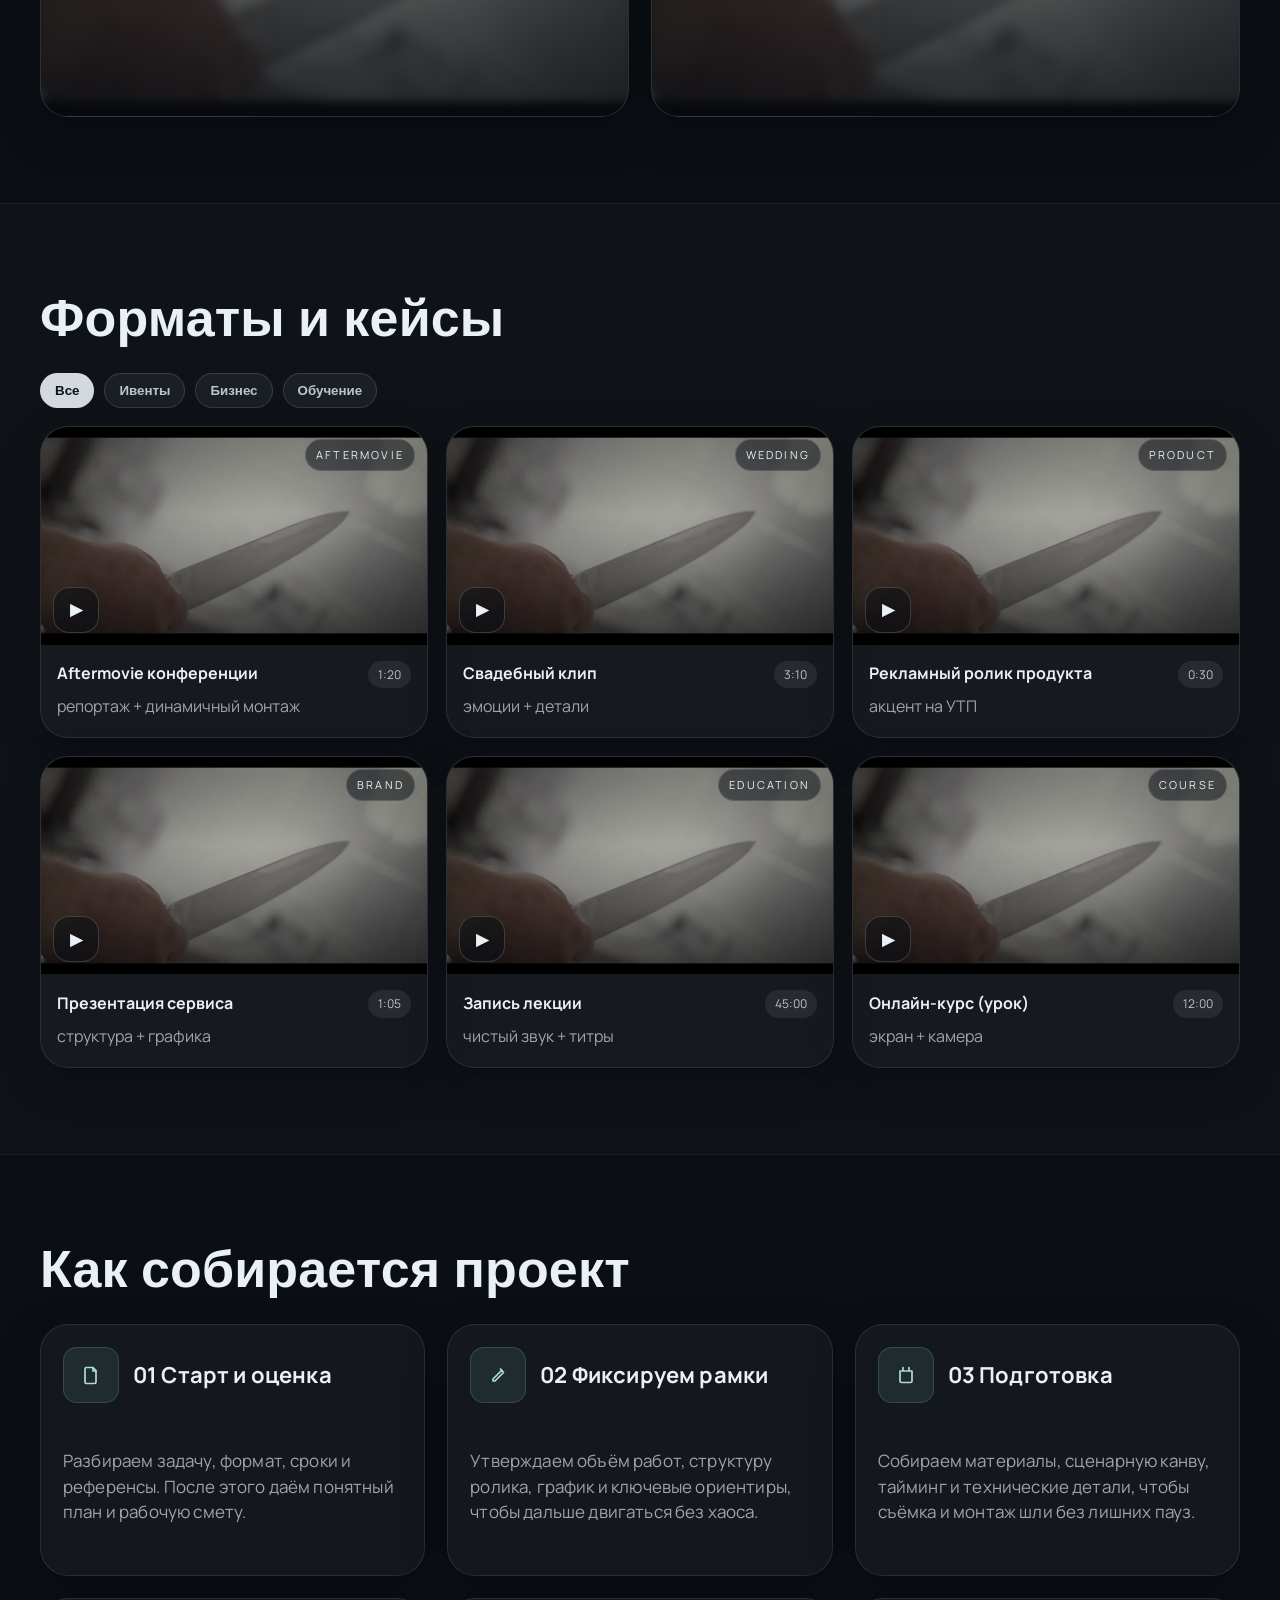
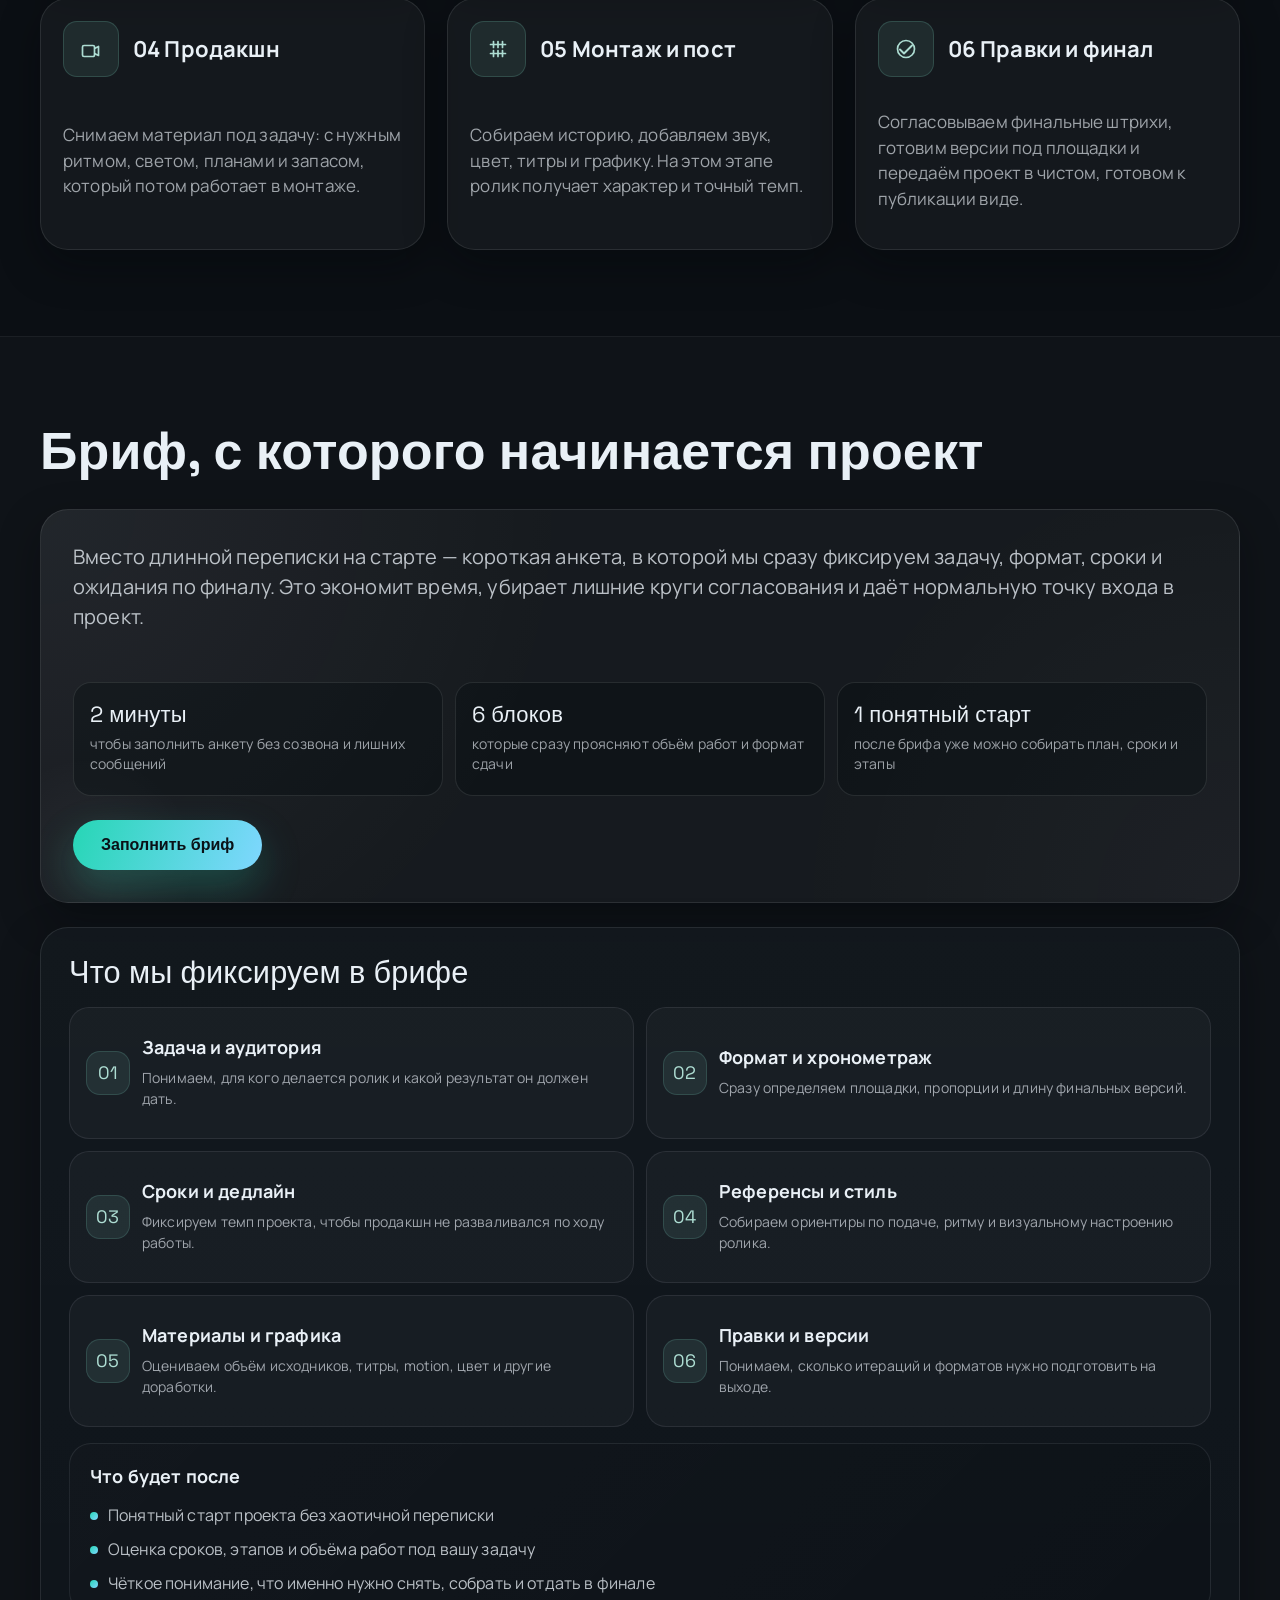
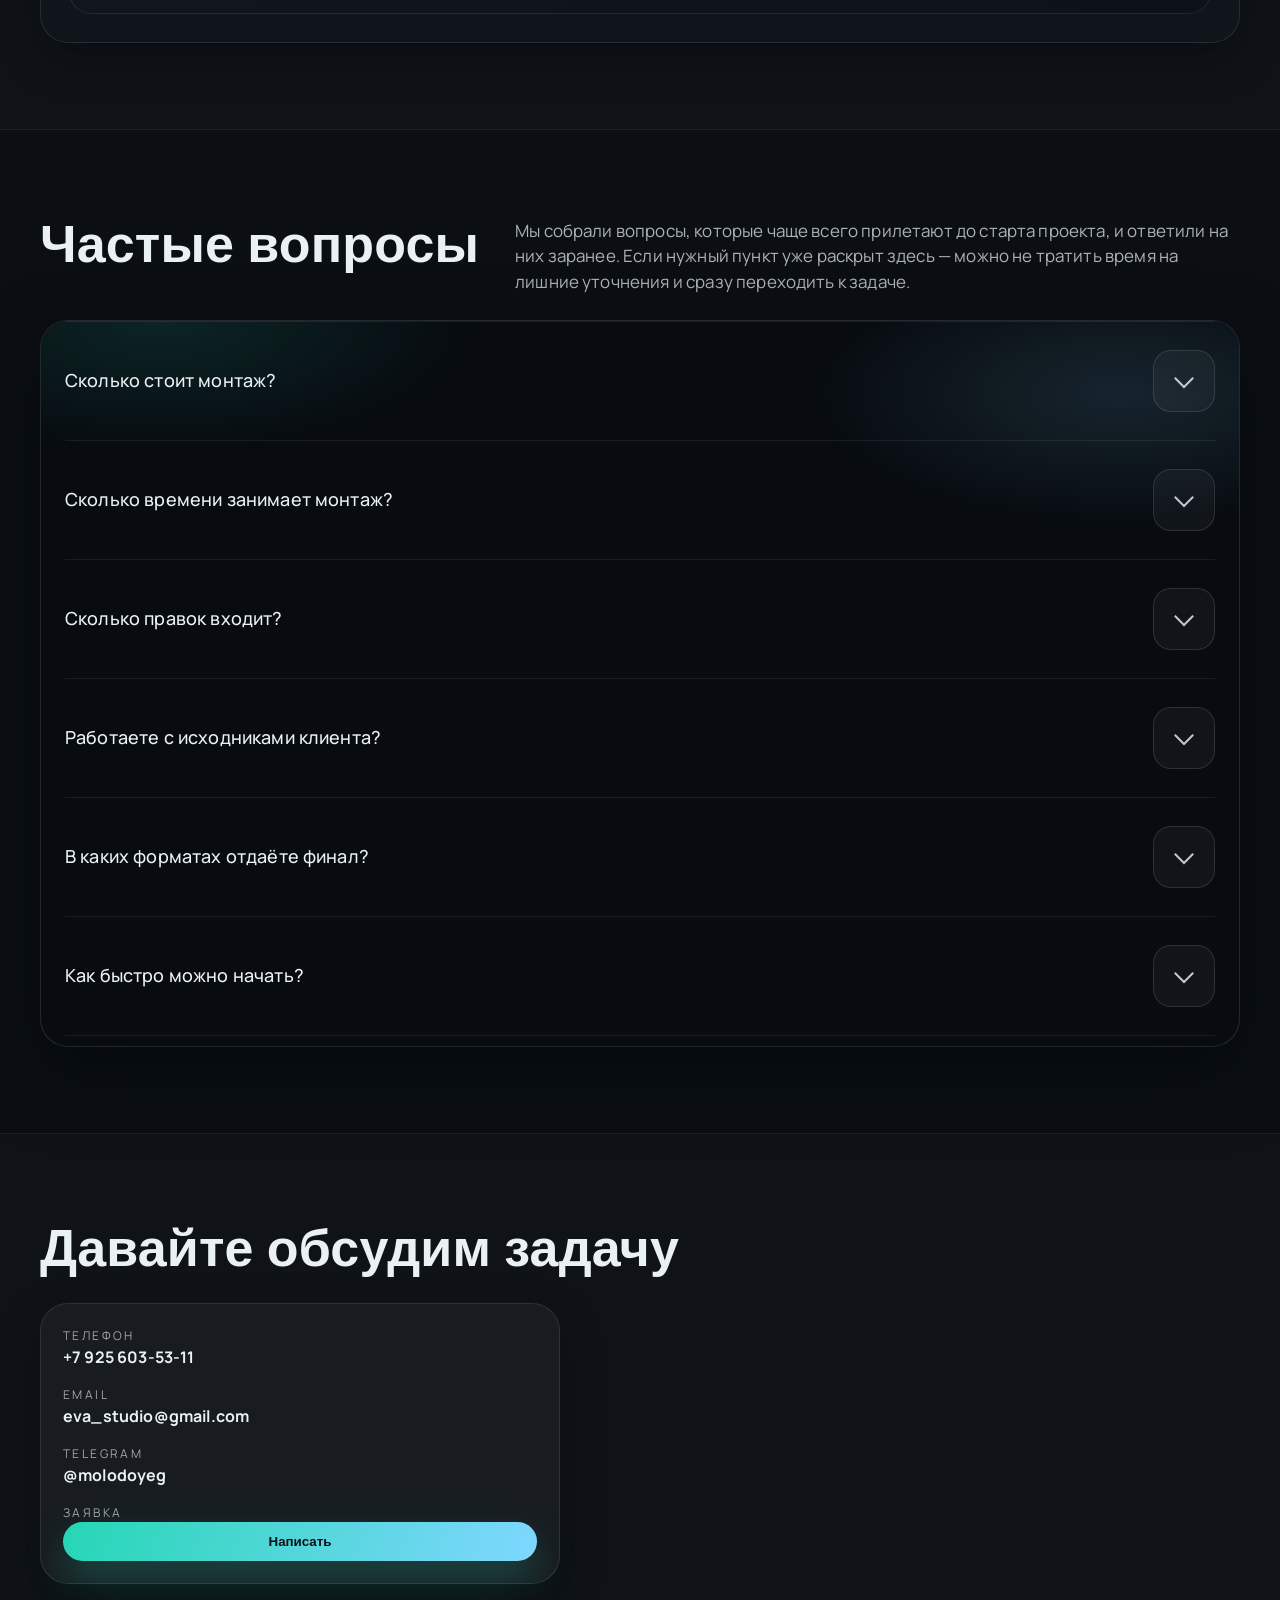
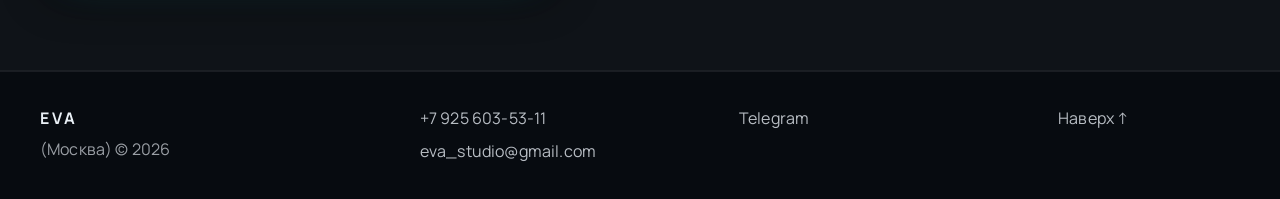
==== commit 42c06691: "fix" ====
--- a/index.html
+++ b/index.html
@@ -44,6 +44,13 @@
         <img class="logo__img" src="static/assets/logo-header.png" alt="EVA" />
       </a>
 
+      <nav class="nav" aria-label="Основная навигация">
+        <a class="nav__link" href="#works">Работы</a>
+        <a class="nav__link" href="#process">Процесс</a>
+        <a class="nav__link" href="#contact">Контакты</a>
+        <button class="nav__link nav__link--button" type="button" data-open-modal="briefModal">Заполнить бриф</button>
+      </nav>
+
       <div class="header__right">
         <a class="header__phone" href="tel:+79256035311">+7 925 603-53-11</a>
         <div class="header__icons">
@@ -58,8 +65,6 @@
             </svg>
           </a>
         </div>
-        <span class="header__divider" aria-hidden="true"></span>
-        <button class="btn btn--primary" data-open-modal="leadModal">Обсудить проект</button>
       </div>
 
       <button class="burger" aria-label="Открыть меню" aria-expanded="false" data-burger>
@@ -69,12 +74,11 @@
 
     <div class="mobileNav" data-mobile-nav>
       <div class="mobileNav__links">
-        <a href="#suite">Монтажная</a>
         <a href="#works">Работы</a>
         <a href="#process">Процесс</a>
         <a href="#contact">Контакты</a>
       </div>
-      <button class="btn btn--primary" data-open-modal="leadModal">Обсудить проект</button>
+      <button class="btn btn--primary" data-open-modal="briefModal">Заполнить бриф</button>
     </div>
   </header>
 
--- a/static/style.css
+++ b/static/style.css
@@ -189,13 +189,39 @@
 }
 .logo__text{font-size:12px}
 
-.nav{display:none}
+.nav{
+  display:flex;
+  flex:1 1 auto;
+  align-items:center;
+  justify-content:center;
+  gap:24px;
+  min-width:0;
+}
+.nav__link{
+  padding:8px 0;
+  border:0;
+  background:none;
+  color:rgba(233,240,246,.76);
+  font: inherit;
+  font-size:15px;
+  line-height:1.2;
+  cursor:pointer;
+  white-space:nowrap;
+  transition: color .2s ease, transform .2s ease;
+}
+.nav__link:hover{
+  color:var(--text);
+  transform: translateY(-1px);
+}
+.nav__link--button{
+  color:rgba(233,240,246,.9);
+}
 
 .header__right{
   display:flex;
-  gap:20px;
+  gap:12px;
   align-items:center;
-  margin-left:auto;
+  margin-left:24px;
 }
 .header__phone{
   font-size:15px;
@@ -204,11 +230,6 @@
   white-space:nowrap;
 }
 .header__icons{display:flex; gap:12px; align-items:center}
-.header__divider{
-  width:1px;
-  height:32px;
-  background: rgba(233,240,246,.16);
-}
 .iconLink{
   width:42px;
   height:42px;
@@ -861,11 +882,14 @@
   gap:12px;
 }
 .brief__stat{
-  min-height:132px;
-  padding:16px;
+  min-height:114px;
+  padding:14px 16px;
   border-radius:18px;
   border:1px solid rgba(233,240,246,.1);
   background: rgba(7,12,16,.34);
+  display:flex;
+  flex-direction:column;
+  justify-content:center;
 }
 .brief__statValue{
   margin-bottom:8px;
@@ -915,15 +939,15 @@
   gap:12px;
 }
 .brief__item{
-  min-height:154px;
-  padding:16px;
+  min-height:132px;
+  padding:14px 16px;
   border-radius:20px;
   border:1px solid rgba(233,240,246,.09);
   background: rgba(233,240,246,.03);
   display:grid;
   grid-template-columns: 44px minmax(0, 1fr);
   gap:12px;
-  align-items:start;
+  align-items:center;
 }
 .brief__itemNum{
   width:44px;
@@ -941,6 +965,7 @@
 }
 .brief__itemBody{
   display:grid;
+  align-content:center;
   gap:8px;
 }
 .brief__itemTitle{
@@ -1136,8 +1161,8 @@
   cursor: pointer;
   font-family: var(--font-body);
   font-weight: 500;
-  font-size: clamp(18px, 1.55vw, 24px);
-  line-height: 1.32;
+  font-size: 18px;
+  line-height: 1.22;
   display:flex;
   align-items:center;
   justify-content:space-between;
@@ -1389,6 +1414,15 @@
   .nav{display:none}
   .header__right{display:none}
   .burger{display:block}
+  .mobileNav{
+    padding:16px 28px calc(20px + env(safe-area-inset-bottom));
+  }
+  .mobileNav__links{
+    gap:12px;
+  }
+  .mobileNav__links a{
+    font-size:16px;
+  }
   .suite__grid{grid-template-columns: 1fr}
   .grid3{grid-template-columns: 1fr}
   .gridWork{grid-template-columns: 1fr}
@@ -1419,25 +1453,135 @@
 @media (max-width: 680px){
   :root{--header-h: 60px}
   .header__inner{padding:10px 0}
+  .mobileNav{
+    padding:14px 20px calc(18px + env(safe-area-inset-bottom));
+  }
+  .mobileNav .btn{
+    width:100%;
+    justify-content:center;
+  }
+  .heroReel{
+    min-height: calc(100svh - var(--header-h));
+    height: auto;
+  }
+  .heroReel__content{
+    min-height: calc(100svh - var(--header-h));
+    padding: 86px 0 26px;
+  }
   .hero__title{font-size: clamp(38px, 10vw, 64px)}
-  .hero__brand{font-size: clamp(38px, 10vw, 64px)}
-  .hero__typed{font-size: clamp(18px, 4.4vw, 24px)}
+  .hero__brand{
+    font-size: clamp(38px, 10vw, 64px);
+    line-height: 1.02;
+    margin: 0 0 14px;
+    max-width: 8ch;
+  }
+  .hero__typed{
+    font-size: clamp(18px, 4.4vw, 24px);
+    margin: 0 0 18px;
+    line-height: 1.2;
+  }
   .section{padding: 64px 0}
   .container{width: min(1200px, calc(100% - 28px))}
   .hero__stats{gap:12px}
   .stat{min-width: 120px}
   .suite__footer{flex-direction:column; gap:6px}
-  .hero__clients{margin-top:28px; flex-direction:column; align-items:flex-start}
-  .clientLogos{justify-content:flex-start}
+  .hero__clients{
+    margin-top:auto;
+    padding-top:22px;
+    flex-direction:column;
+    align-items:flex-start;
+    gap:12px;
+  }
+  .hero__clients-label{
+    font-size:14px;
+    letter-spacing:.04em;
+  }
+  .clientLogos{
+    justify-content:flex-start;
+    gap:8px 12px;
+  }
+  .clientLogo{
+    font-size:11px;
+    letter-spacing:.18em;
+  }
   .footer__grid{grid-template-columns: 1fr}
+  .footer__links{gap:10px}
+  .suite__title-main{
+    font-size: clamp(30px, 8vw, 42px);
+    line-height: 1.08;
+  }
+  .suite__text{
+    font-size:16px;
+    line-height:1.55;
+  }
+  .suite__previews{
+    grid-template-columns: 1fr;
+    gap:14px;
+    margin-top:24px;
+  }
+  .tabs{
+    flex-wrap: nowrap;
+    overflow-x: auto;
+    padding-bottom: 4px;
+    margin-bottom: 16px;
+    -ms-overflow-style: none;
+    scrollbar-width: none;
+  }
+  .tabs::-webkit-scrollbar{display:none}
+  .tab{
+    flex: 0 0 auto;
+    white-space: nowrap;
+  }
+  .workCard__body{
+    padding:14px 14px 16px;
+  }
+  .workCard__top{
+    align-items:flex-start;
+  }
+  .workCard__title{
+    font-size:18px;
+    line-height:1.25;
+  }
+  .frameTag{
+    font-size:10px;
+    letter-spacing:.14em;
+  }
   .processFlow__head{margin-bottom:24px}
   .processGrid{grid-template-columns: 1fr}
-  .processCard{min-height:auto}
+  .processCard{
+    min-height:auto;
+    padding:18px;
+    grid-template-columns: 48px minmax(0, 1fr);
+    gap:12px;
+  }
+  .processCard__icon{
+    width:48px;
+    height:48px;
+  }
+  .processCard__icon svg{
+    width:22px;
+    height:22px;
+  }
+  .processCard__step{
+    min-height:48px;
+    font-size:18px;
+  }
   .processCard__text{font-size:16px}
+  .brief__content,
+  .brief__panel{
+    padding:20px;
+  }
+  .brief__headline{
+    font-size: clamp(30px, 8vw, 40px);
+    line-height: 1.08;
+  }
   .brief__lead{font-size:18px}
   .brief__stats{grid-template-columns: 1fr}
   .brief__list{grid-template-columns: 1fr}
   .brief__item{min-height:auto}
+  .brief__result{
+    padding:16px 18px;
+  }
   .faqSection__head{
     gap: 12px;
   }
@@ -1454,7 +1598,7 @@
   .faqItem summary{
     min-height: 92px;
     padding: 22px 74px 22px 0;
-    font-size: clamp(17px, 4.6vw, 21px);
+    font-size: 18px;
   }
   .faqItem summary::before{
     width:48px;
@@ -1469,6 +1613,20 @@
   .faqItem__a{
     padding: 0 0 22px 0;
     font-size:16px;
+  }
+  .contactSection__inner{
+    display:block;
+  }
+  .contactCard{
+    width:100%;
+    padding:18px;
+  }
+  .modal__panel{
+    width: calc(100% - 16px);
+    max-height: calc(100svh - 16px);
+    top: 8px;
+    transform: translateX(-50%);
+    border-radius: 24px;
   }
   .workPanel{
     width:min(1120px, calc(100% - 20px));
@@ -1487,33 +1645,81 @@
 
 @media (max-width: 560px){
   .section{padding: 54px 0}
+  .header__inner{
+    gap:10px;
+  }
   .suite__panel{padding:16px}
   .contactCard{padding:18px}
   .workEmpty{padding:20px}
   .form__row{grid-template-columns: 1fr}
   .hero__actions{flex-direction:column; align-items:flex-start}
   .strip__row{flex-direction:column; align-items:flex-start}
+  .clapper__top{
+    height:56px;
+  }
+  .clapper__header{
+    padding:14px 16px 8px;
+  }
+  .clapper__form{
+    padding:0 16px 16px;
+  }
+  #briefModal .clapper__form{
+    padding-bottom:20px;
+  }
   .tgFloat{
     right:14px;
-    bottom:14px;
-    width:78px;
-    height:78px;
+    bottom:max(14px, env(safe-area-inset-bottom));
+    width:64px;
+    height:64px;
   }
 }
 
 @media (max-width: 420px){
   :root{--header-h: 56px}
   .container{width: min(1200px, calc(100% - 22px))}
+  .mobileNav{
+    padding:12px 16px calc(16px + env(safe-area-inset-bottom));
+  }
   .hero__brand{font-size: clamp(34px, 11vw, 56px)}
   .hero__typed{font-size: clamp(16px, 4.6vw, 22px)}
+  .heroReel__content{
+    padding: 74px 0 22px;
+  }
+  .hero__clients-label{
+    font-size:13px;
+  }
+  .clientLogos{
+    gap:8px 10px;
+  }
+  .clientLogo{
+    font-size:10px;
+    letter-spacing:.14em;
+  }
   .logo__img{
     height:42px;
     max-width:min(240px, 52vw);
   }
   .btn{padding:11px 16px}
   .iconLink{width:38px; height:38px}
+  .workCard__play{
+    width:40px;
+    height:40px;
+    border-radius:14px;
+  }
+  .workCard__body{
+    padding:13px 13px 15px;
+  }
+  .processCard{
+    padding:16px;
+    border-radius:24px;
+  }
+  .modal__panel{
+    width: calc(100% - 10px);
+    max-height: calc(100svh - 10px);
+    top: 5px;
+  }
   .tgFloat{
-    width:68px;
-    height:68px;
-  }
-}
+    width:58px;
+    height:58px;
+  }
+}
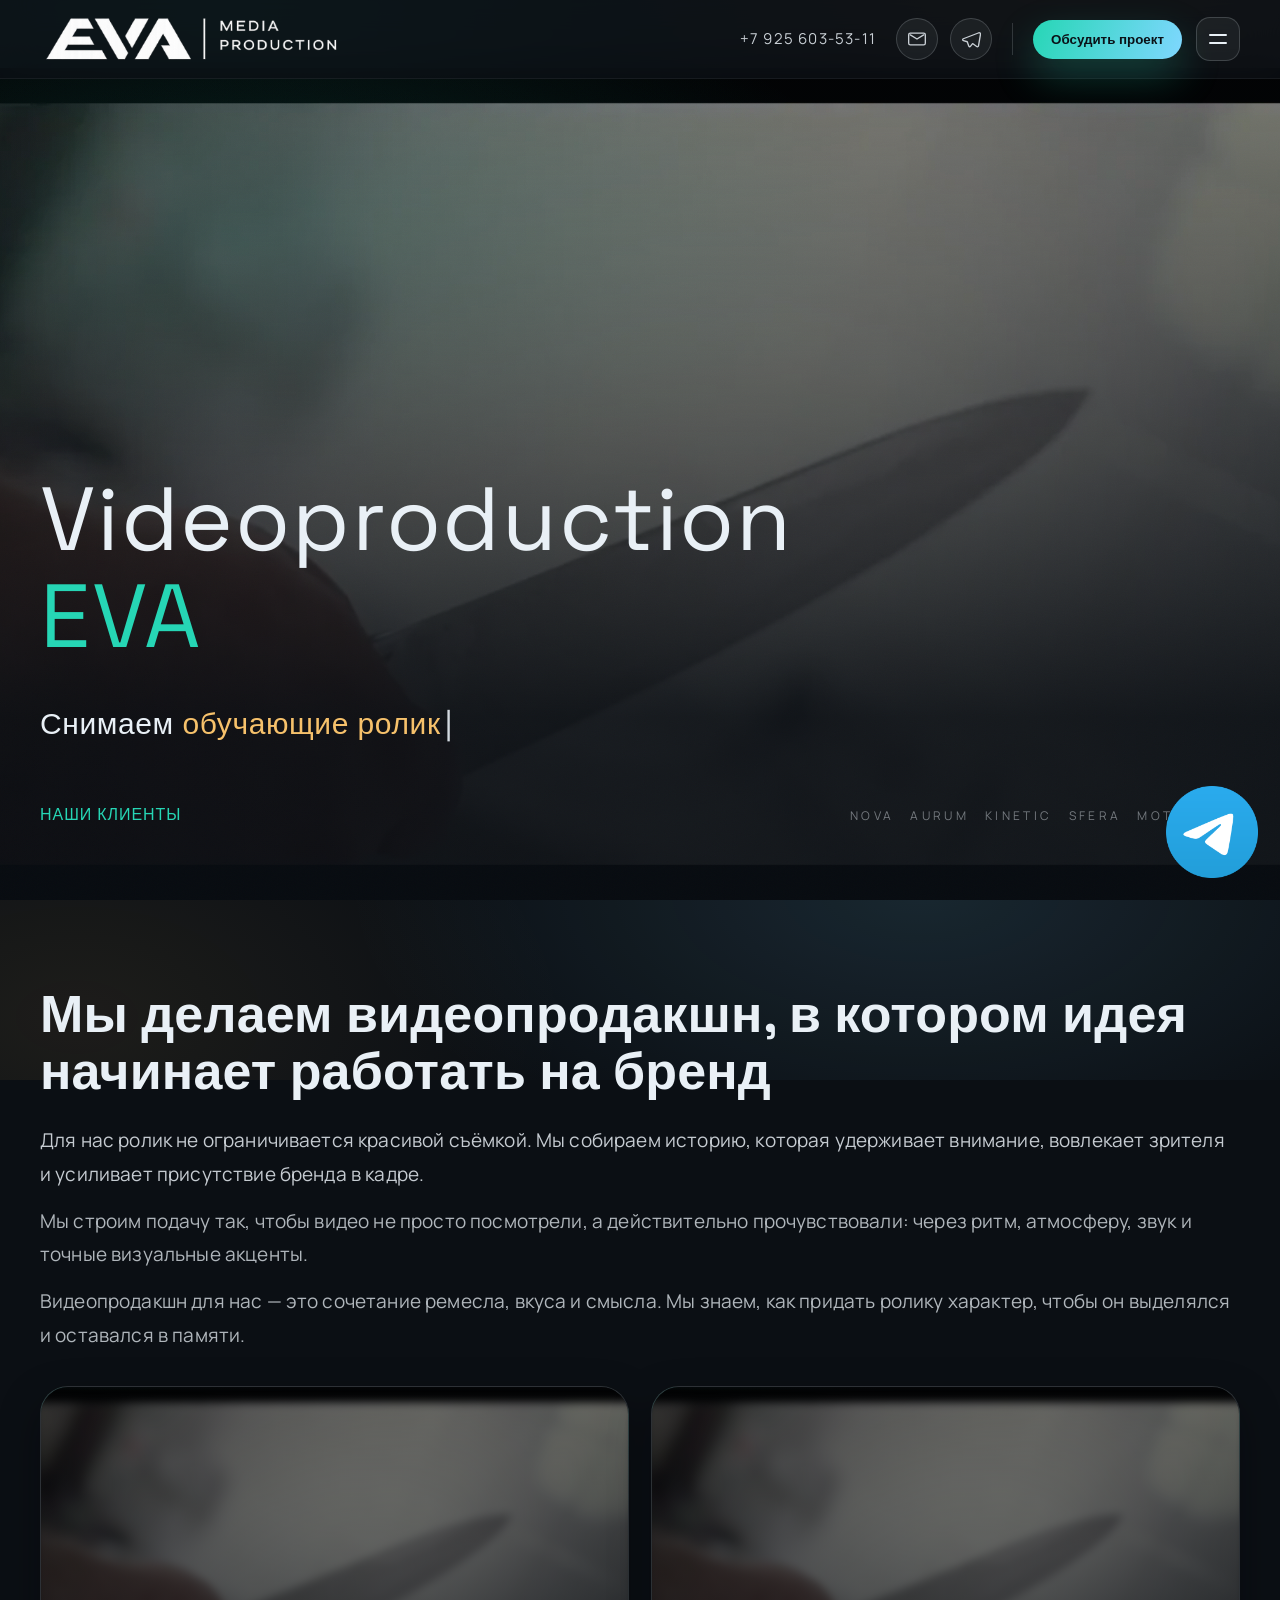
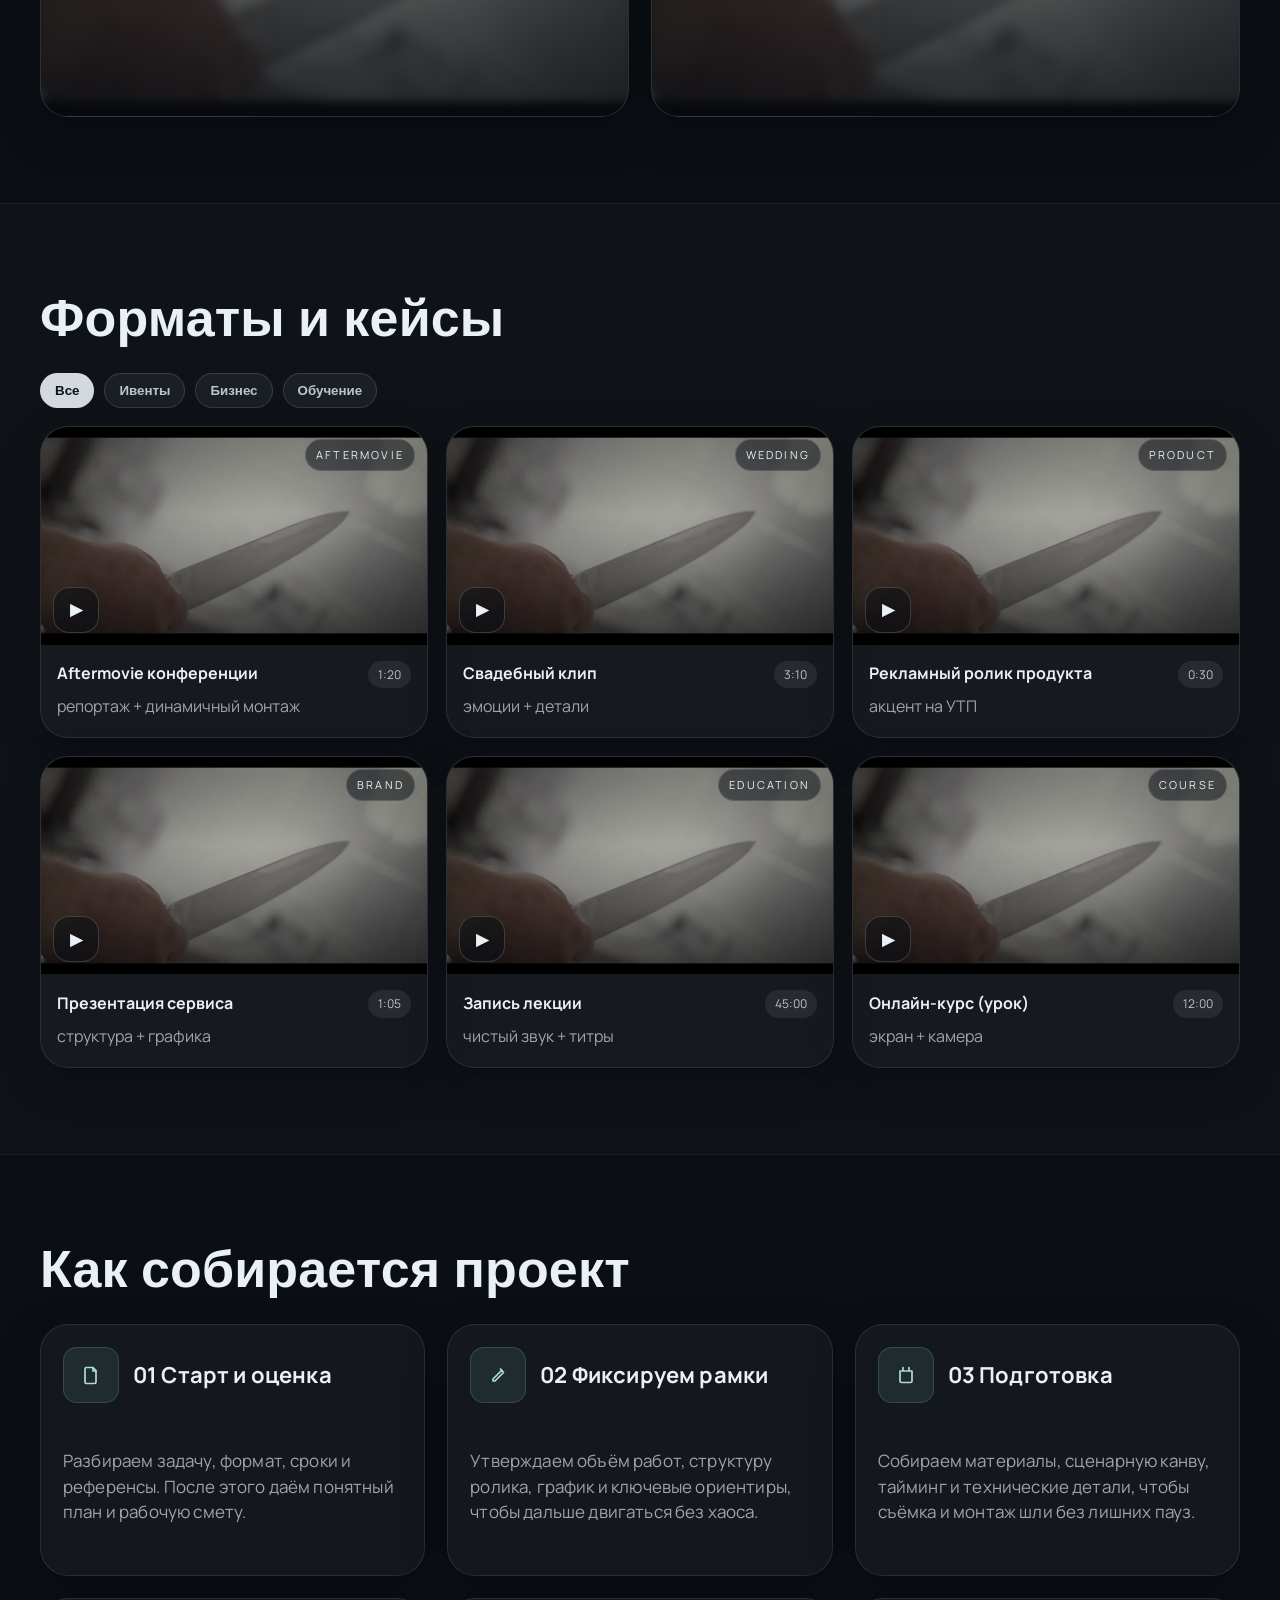
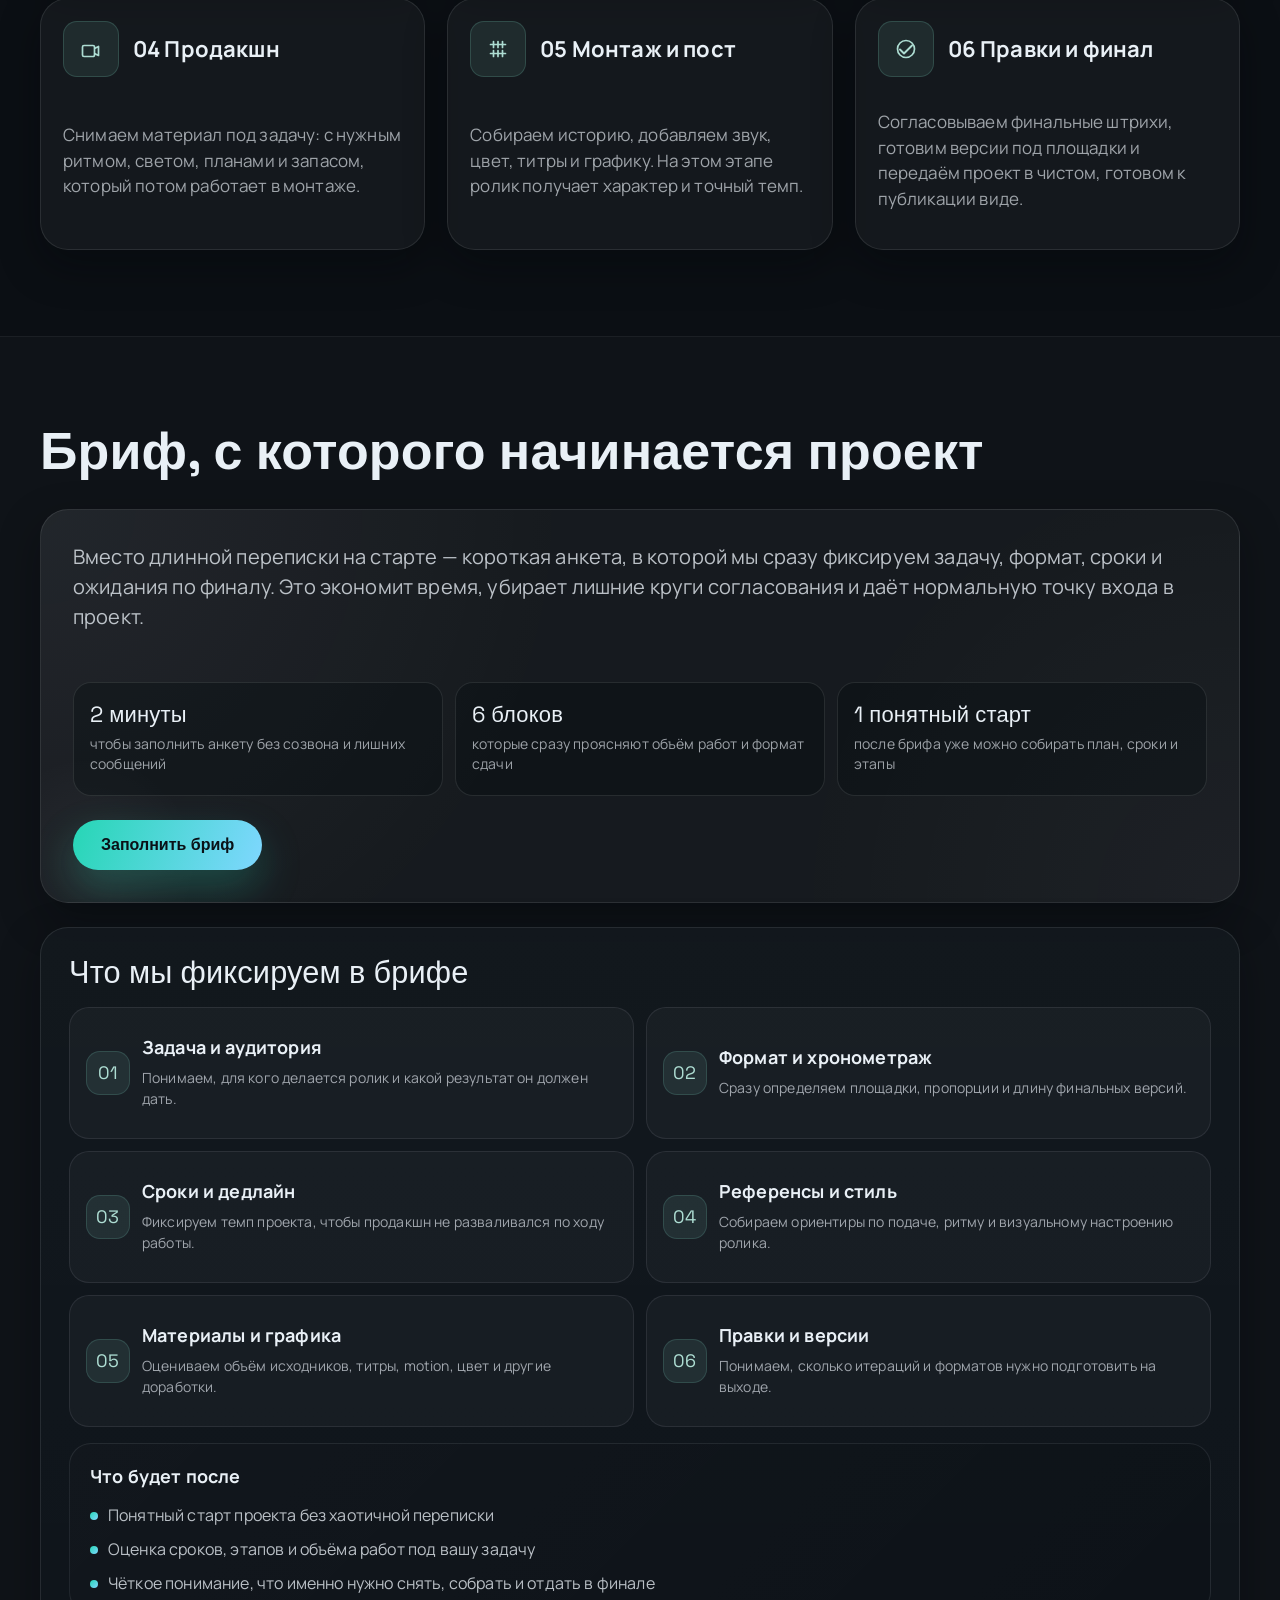
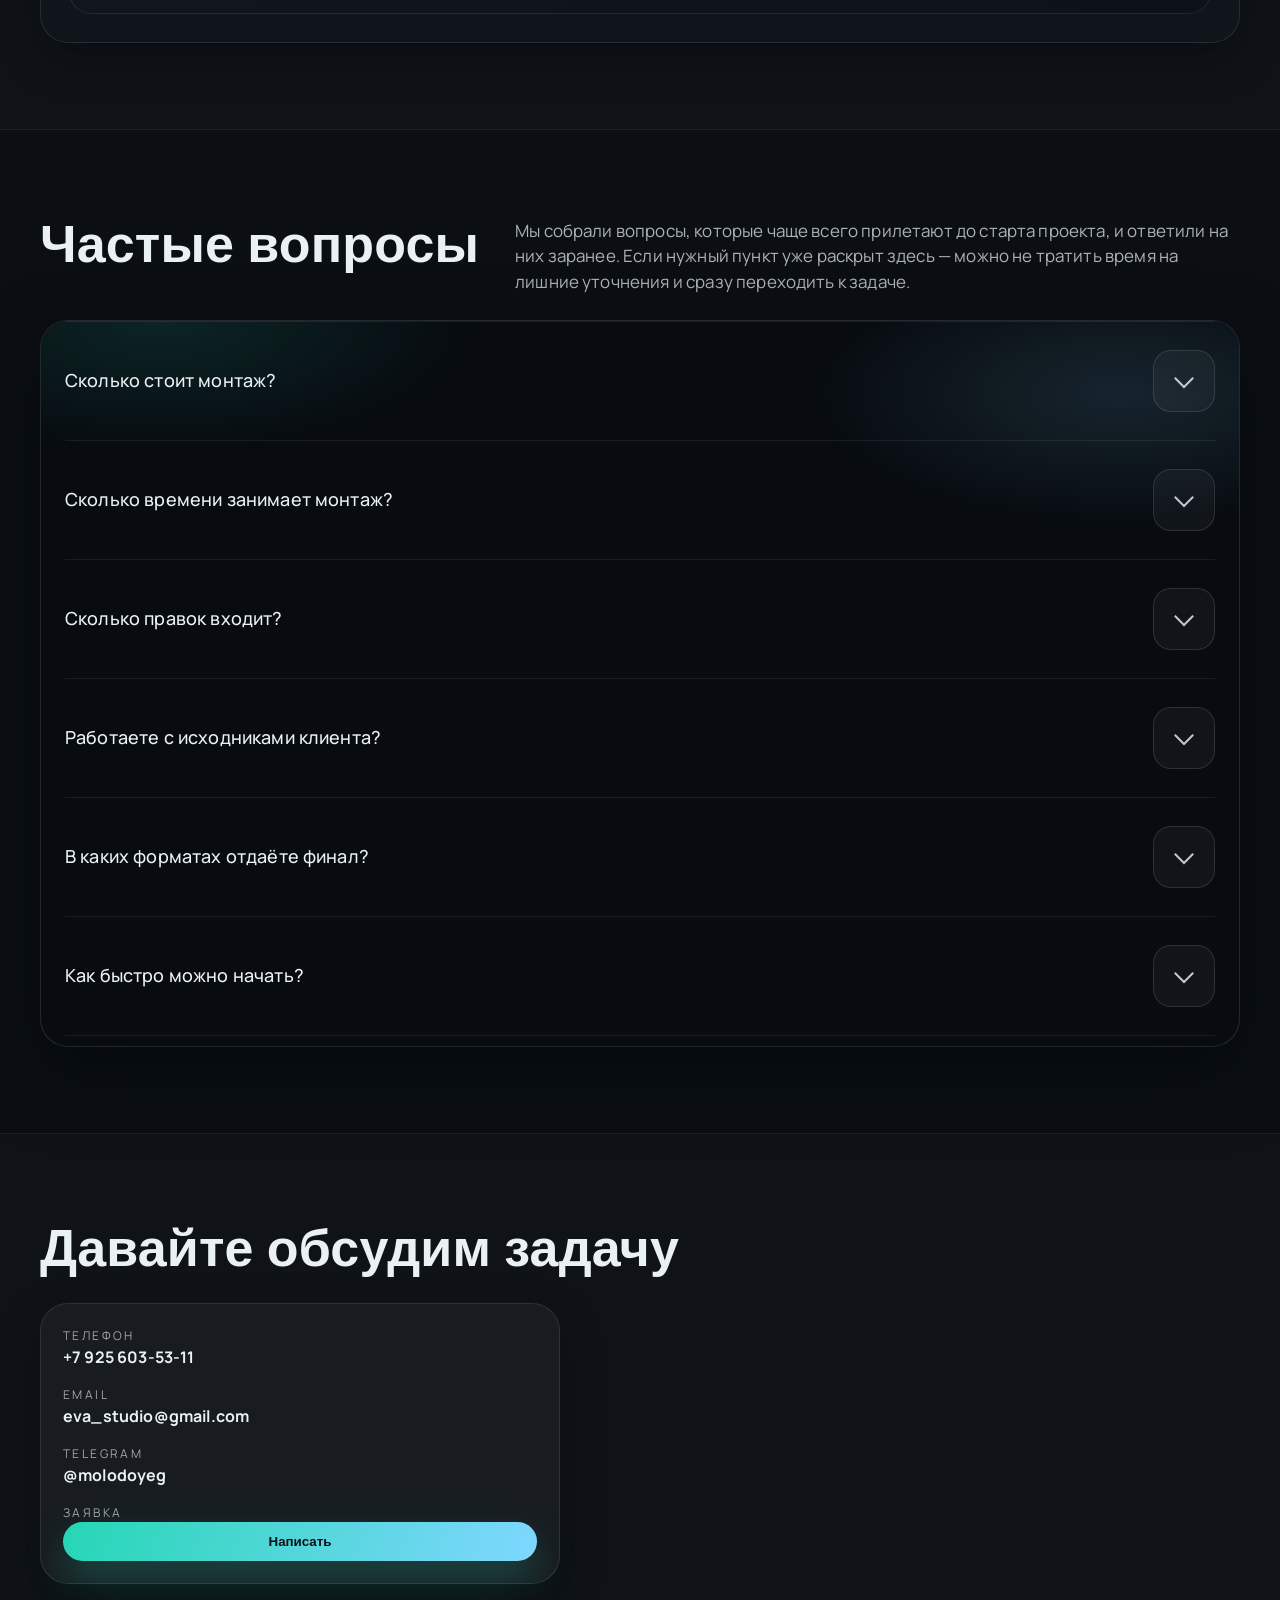
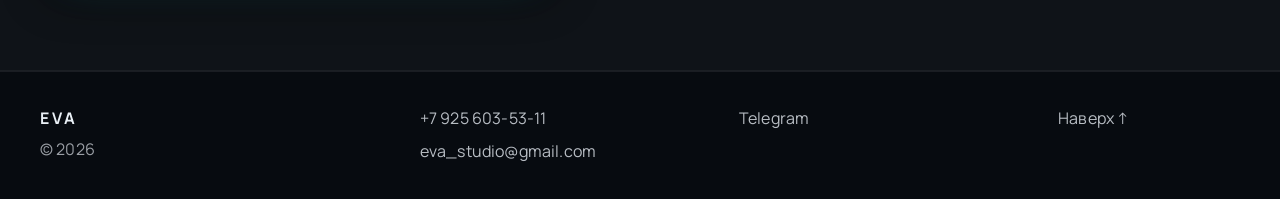
==== commit 7a795896: "fix" ====
--- a/index.html
+++ b/index.html
@@ -44,13 +44,6 @@
         <img class="logo__img" src="static/assets/logo-header.png" alt="EVA" />
       </a>
 
-      <nav class="nav" aria-label="Основная навигация">
-        <a class="nav__link" href="#works">Работы</a>
-        <a class="nav__link" href="#process">Процесс</a>
-        <a class="nav__link" href="#contact">Контакты</a>
-        <button class="nav__link nav__link--button" type="button" data-open-modal="briefModal">Заполнить бриф</button>
-      </nav>
-
       <div class="header__right">
         <a class="header__phone" href="tel:+79256035311">+7 925 603-53-11</a>
         <div class="header__icons">
@@ -65,6 +58,8 @@
             </svg>
           </a>
         </div>
+        <span class="header__divider" aria-hidden="true"></span>
+        <button class="btn btn--primary header__cta" data-open-modal="leadModal">Обсудить проект</button>
       </div>
 
       <button class="burger" aria-label="Открыть меню" aria-expanded="false" data-burger>
@@ -73,12 +68,17 @@
     </div>
 
     <div class="mobileNav" data-mobile-nav>
-      <div class="mobileNav__links">
-        <a href="#works">Работы</a>
-        <a href="#process">Процесс</a>
-        <a href="#contact">Контакты</a>
-      </div>
-      <button class="btn btn--primary" data-open-modal="briefModal">Заполнить бриф</button>
+      <div class="mobileNav__inner">
+        <div class="mobileNav__links">
+          <a href="#works">Работы</a>
+          <a href="#process">Процесс</a>
+          <a href="#contact">Контакты</a>
+        </div>
+        <div class="mobileNav__actions">
+          <button class="btn btn--ghost mobileNav__leadBtn" data-open-modal="leadModal">Обсудить проект</button>
+          <button class="btn btn--primary mobileNav__briefBtn" data-open-modal="briefModal">Заполнить бриф</button>
+        </div>
+      </div>
     </div>
   </header>
 
@@ -599,7 +599,7 @@
     <div class="container footer__grid">
       <div>
         <div class="footer__brand">EVA</div>
-        <div class="footer__muted">(Москва) © 2026</div>
+        <div class="footer__muted">© 2026</div>
       </div>
 
       <div class="footer__links">
--- a/static/style.css
+++ b/static/style.css
@@ -189,39 +189,11 @@
 }
 .logo__text{font-size:12px}
 
-.nav{
-  display:flex;
-  flex:1 1 auto;
+.header__right{
+  display:flex;
+  gap:20px;
   align-items:center;
-  justify-content:center;
-  gap:24px;
-  min-width:0;
-}
-.nav__link{
-  padding:8px 0;
-  border:0;
-  background:none;
-  color:rgba(233,240,246,.76);
-  font: inherit;
-  font-size:15px;
-  line-height:1.2;
-  cursor:pointer;
-  white-space:nowrap;
-  transition: color .2s ease, transform .2s ease;
-}
-.nav__link:hover{
-  color:var(--text);
-  transform: translateY(-1px);
-}
-.nav__link--button{
-  color:rgba(233,240,246,.9);
-}
-
-.header__right{
-  display:flex;
-  gap:12px;
-  align-items:center;
-  margin-left:24px;
+  margin-left:auto;
 }
 .header__phone{
   font-size:15px;
@@ -230,6 +202,11 @@
   white-space:nowrap;
 }
 .header__icons{display:flex; gap:12px; align-items:center}
+.header__divider{
+  width:1px;
+  height:32px;
+  background: rgba(233,240,246,.16);
+}
 .iconLink{
   width:42px;
   height:42px;
@@ -250,7 +227,12 @@
 .iconLink svg{width:20px; height:20px}
 
 .burger{
-  display:none;
+  display:inline-flex;
+  align-items:center;
+  justify-content:center;
+  flex-direction:column;
+  gap:6px;
+  flex:0 0 auto;
   width:44px;
   height:44px;
   border-radius:14px;
@@ -263,20 +245,56 @@
   height:2px;
   width:18px;
   background:var(--text);
-  margin:0 auto;
   border-radius:2px;
 }
-.burger span+span{margin-top:6px}
 
 .mobileNav{
   display:none;
-  padding:18px 22px 24px;
-  border-top:1px solid rgba(233,240,246,.10);
+  position:absolute;
+  top:100%;
+  left:0;
+  right:0;
+  padding:16px 0 22px;
+  border-top:1px solid rgba(233,240,246,.1);
   background:rgba(11,15,20,.96);
+  box-shadow: var(--shadow-soft);
 }
 .mobileNav.is-open{display:block}
-.mobileNav__links{display:grid; gap:10px; margin-bottom:16px}
-.mobileNav__links a{font-size:15px; color:rgba(233,240,246,.85)}
+.mobileNav__inner{
+  width:min(1200px, calc(100% - 56px));
+  margin:0 auto;
+  display:flex;
+  align-items:center;
+  justify-content:space-between;
+  gap:24px;
+}
+.mobileNav__links{
+  display:flex;
+  flex-wrap:wrap;
+  gap:12px 24px;
+  align-items:center;
+  justify-content:flex-start;
+}
+.mobileNav__links a{
+  font-size:15px;
+  color:rgba(233,240,246,.85);
+  white-space:nowrap;
+}
+.mobileNav__actions{
+  display:flex;
+  align-items:center;
+  gap:12px;
+  justify-self:auto;
+  margin-right:58px;
+}
+.mobileNav__actions .btn--primary{
+  width: var(--desktop-header-cta-w, auto);
+  justify-content:center;
+  flex: 0 0 auto;
+}
+.mobileNav__leadBtn{
+  display:none;
+}
 
 .heroReel{
   position: relative;
@@ -1413,15 +1431,31 @@
 @media (max-width: 1100px){
   .nav{display:none}
   .header__right{display:none}
-  .burger{display:block}
+  .burger{display:inline-flex}
   .mobileNav{
     padding:16px 28px calc(20px + env(safe-area-inset-bottom));
   }
+  .mobileNav__inner{
+    width:100%;
+    display:grid;
+    gap:16px;
+  }
   .mobileNav__links{
-    gap:12px;
+    gap:12px 18px;
   }
   .mobileNav__links a{
     font-size:16px;
+  }
+  .mobileNav__actions{
+    display:grid;
+    grid-template-columns: repeat(2, minmax(0, 1fr));
+    gap:12px;
+    margin-left:0;
+    margin-right:0;
+    justify-self:stretch;
+  }
+  .mobileNav__leadBtn{
+    display:inline-flex;
   }
   .suite__grid{grid-template-columns: 1fr}
   .grid3{grid-template-columns: 1fr}
@@ -1456,6 +1490,12 @@
   .mobileNav{
     padding:14px 20px calc(18px + env(safe-area-inset-bottom));
   }
+  .mobileNav__inner{
+    width:min(1200px, calc(100% - 28px));
+  }
+  .mobileNav__actions{
+    grid-template-columns: 1fr;
+  }
   .mobileNav .btn{
     width:100%;
     justify-content:center;
@@ -1680,6 +1720,9 @@
   .mobileNav{
     padding:12px 16px calc(16px + env(safe-area-inset-bottom));
   }
+  .mobileNav__inner{
+    width:min(1200px, calc(100% - 22px));
+  }
   .hero__brand{font-size: clamp(34px, 11vw, 56px)}
   .hero__typed{font-size: clamp(16px, 4.6vw, 22px)}
   .heroReel__content{
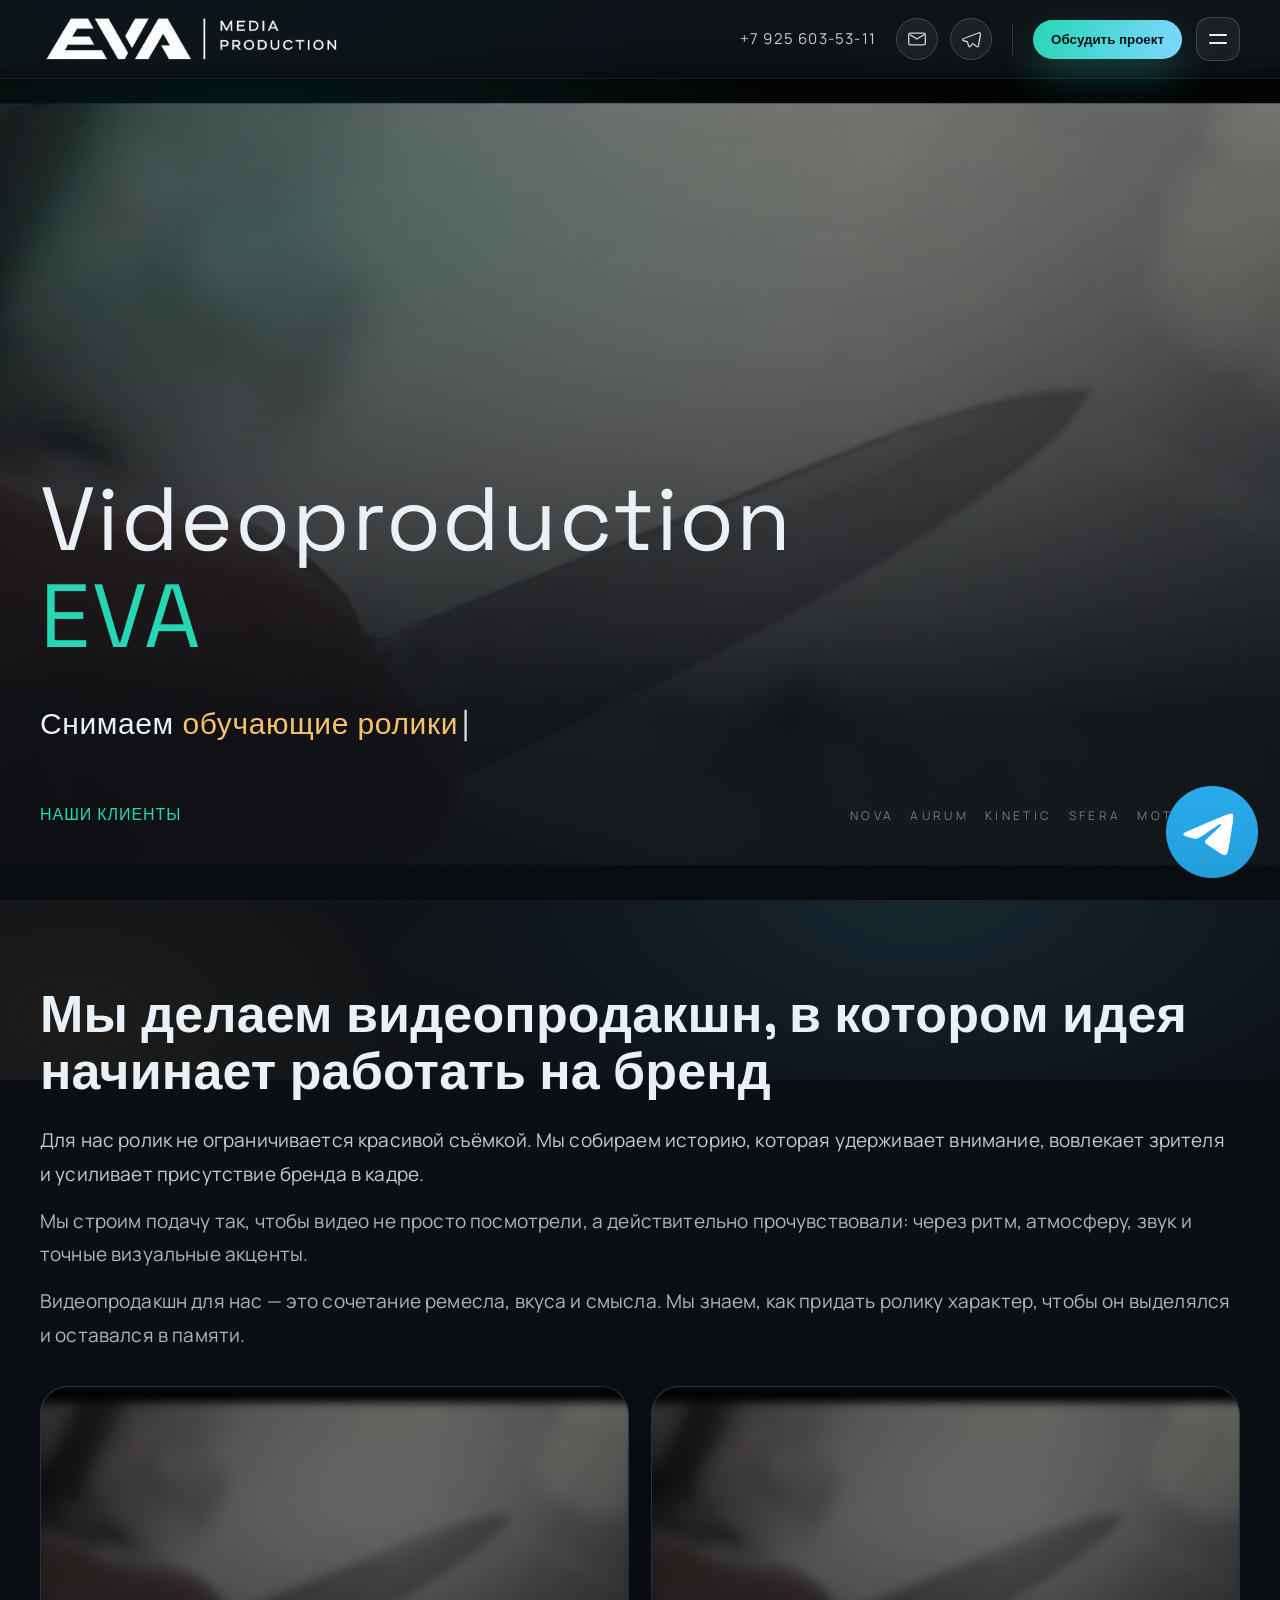
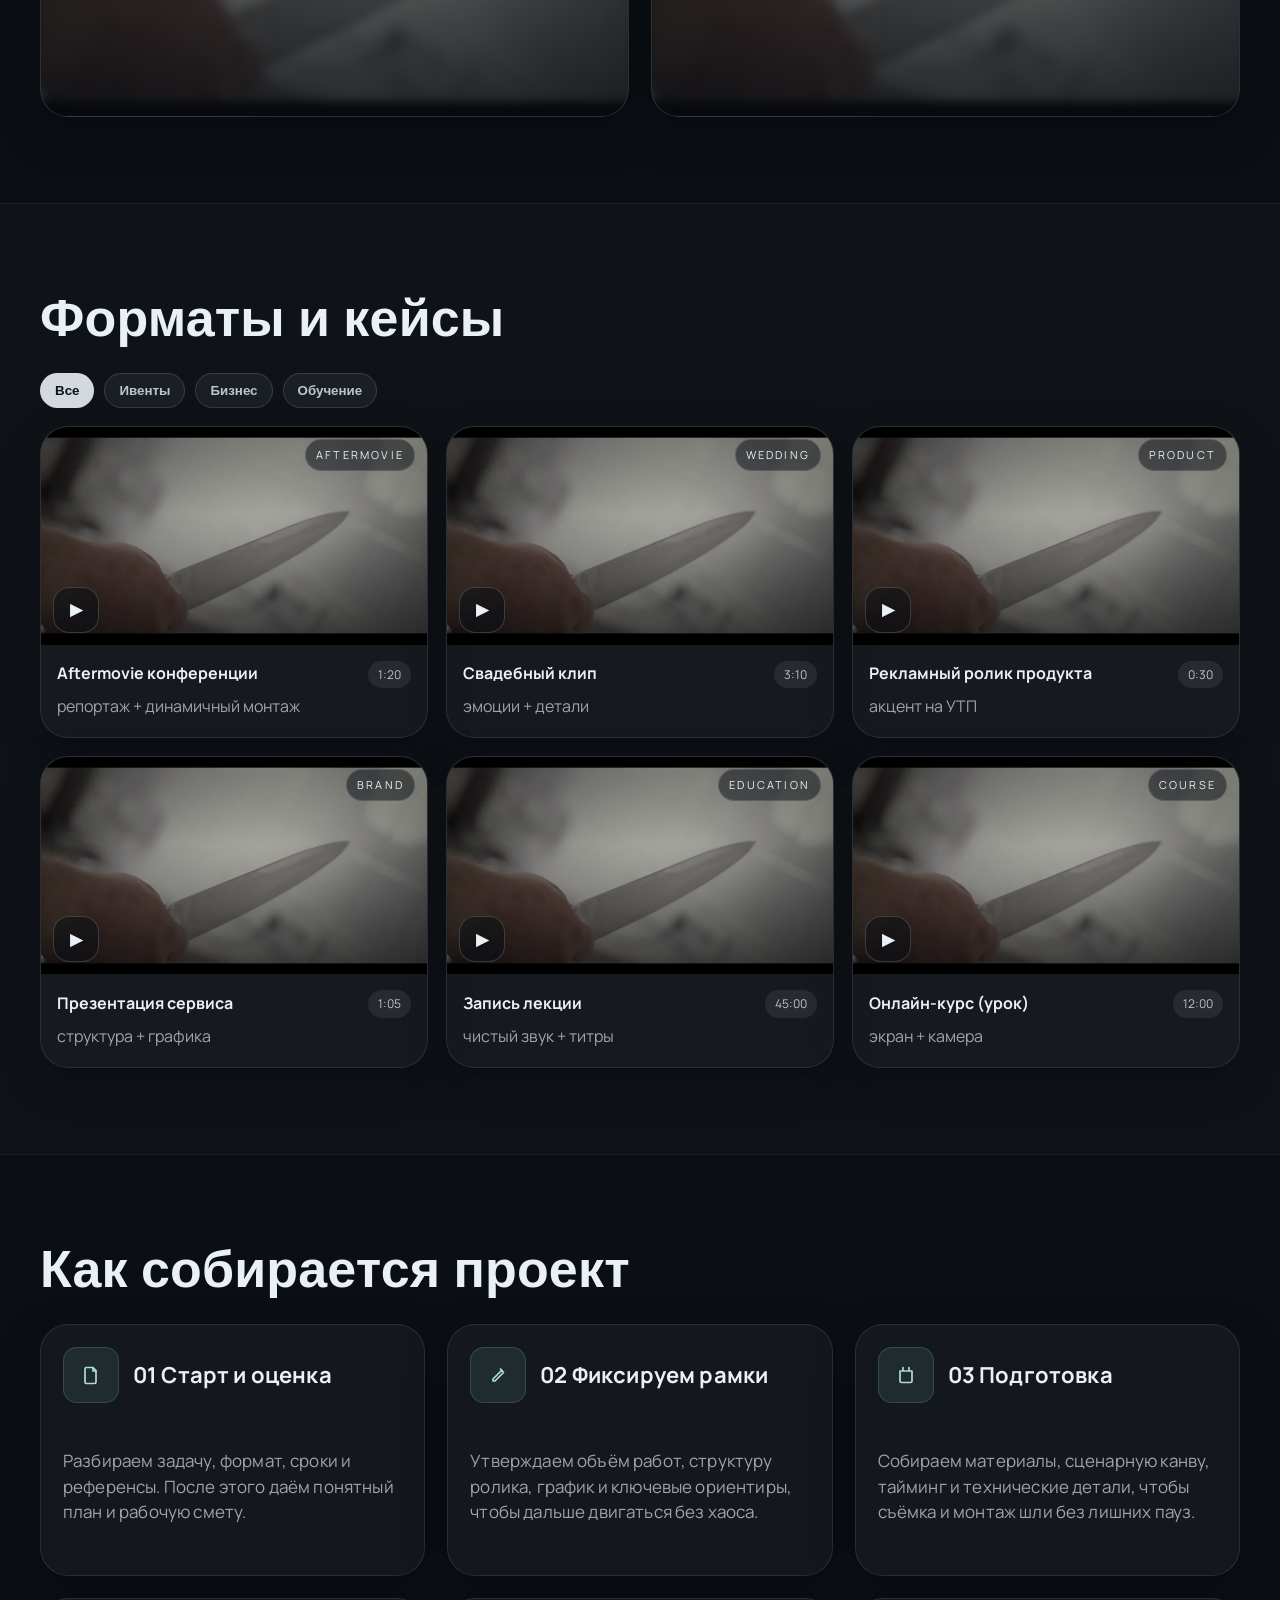
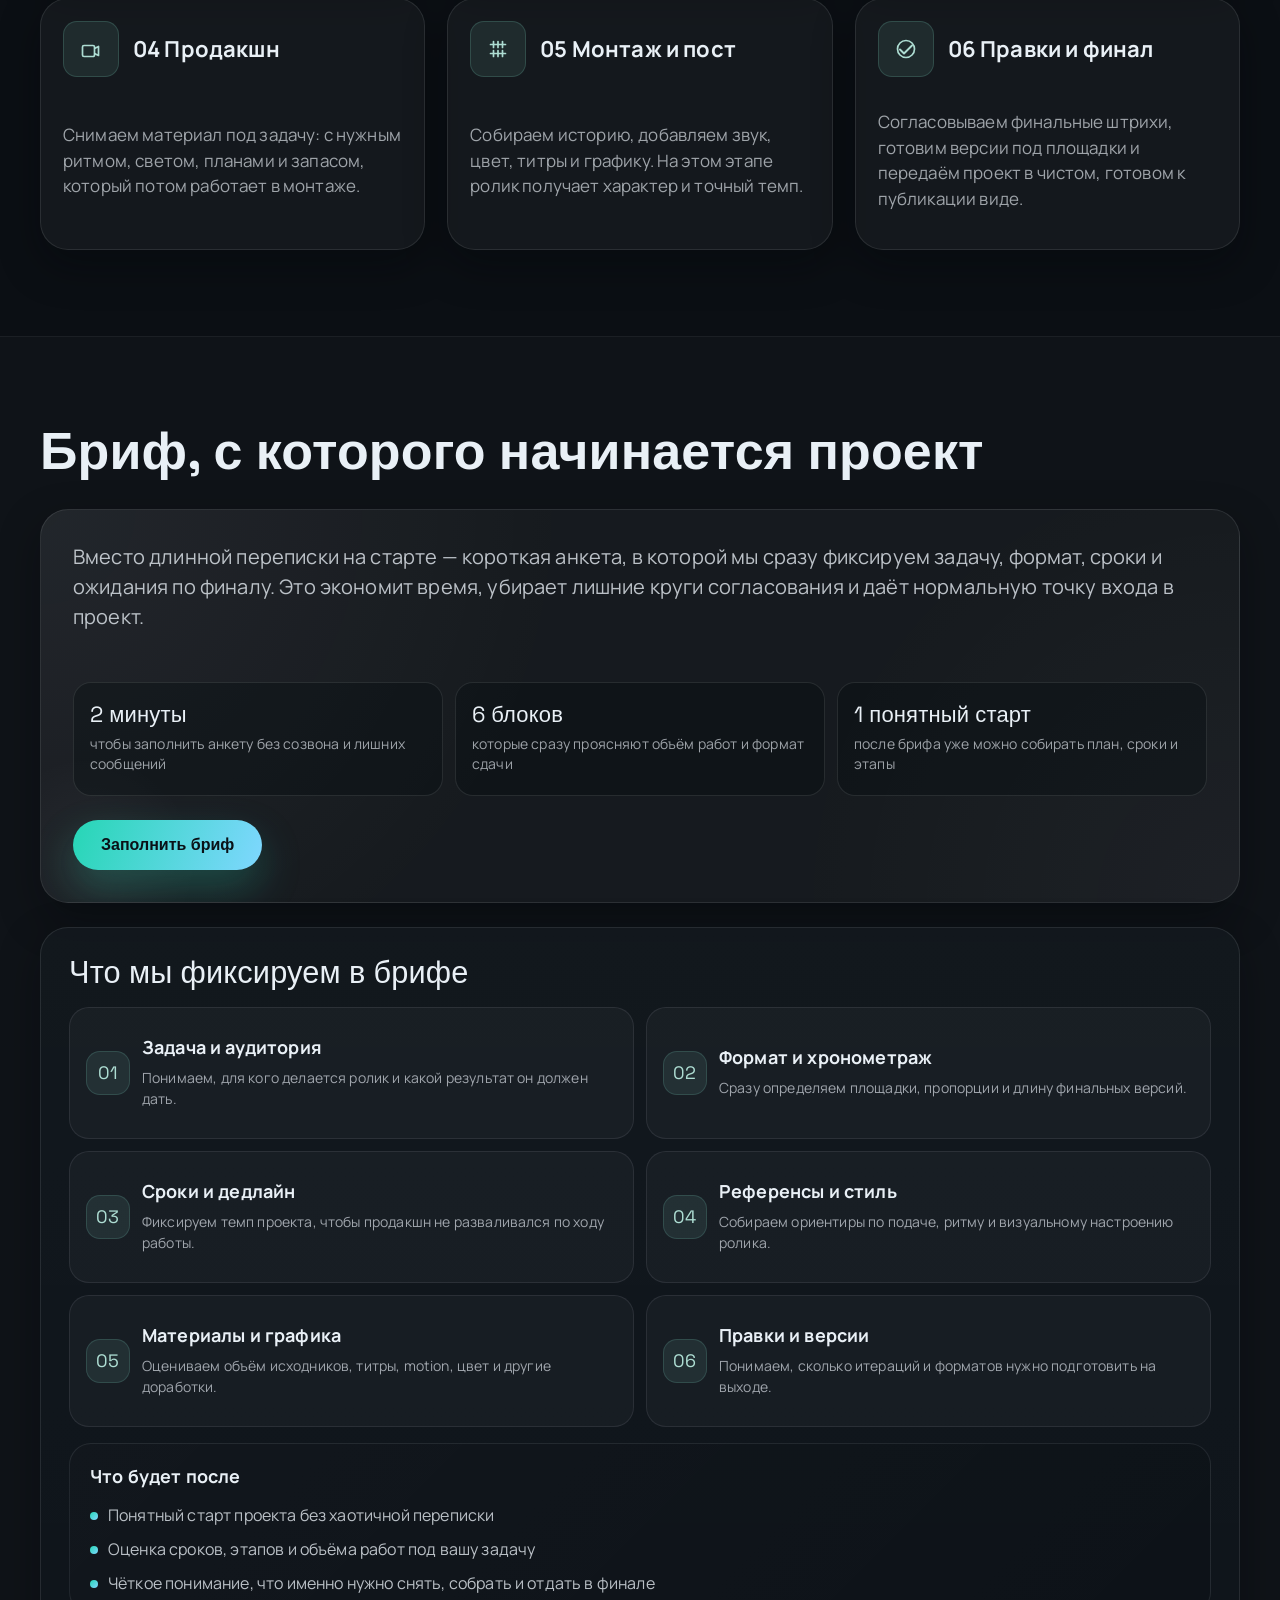
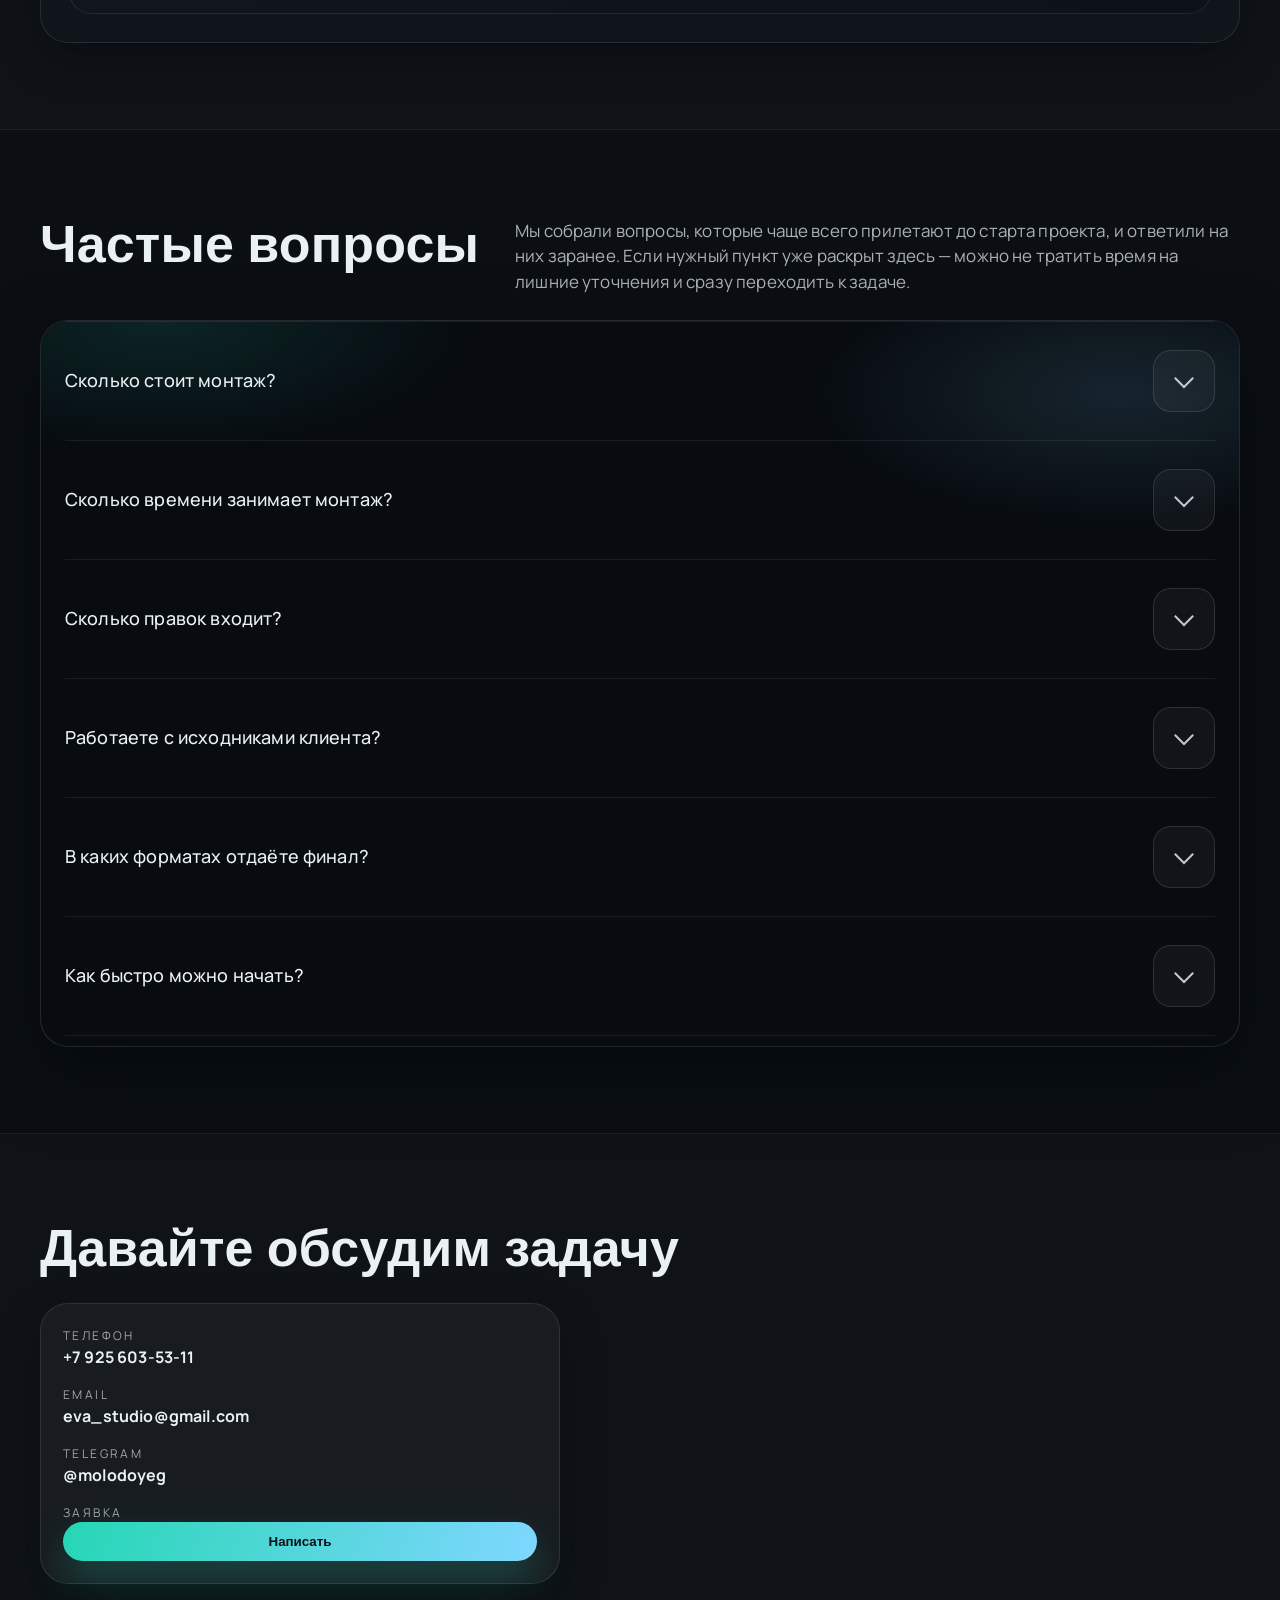
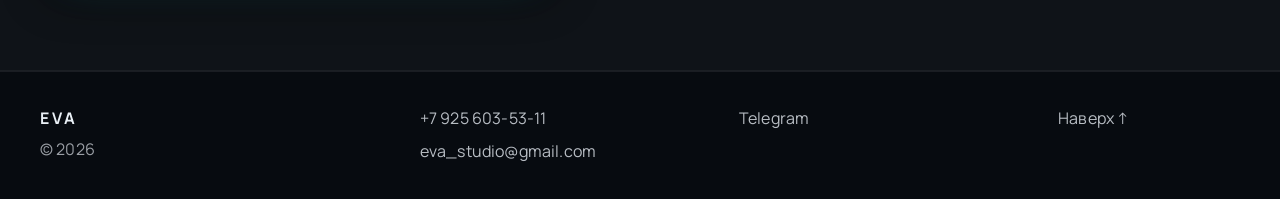
==== commit 19030321: "1" ====
--- a/index.html
+++ b/index.html
@@ -129,29 +129,17 @@
           </p>
 
           <div class="suite__previews" data-reveal style="--delay: 420ms;">
-            <button class="previewCard" type="button"
-              data-open-modal="workModal"
-              data-work-title="Aftermovie конференции"
-              data-work-note="Репортажная съёмка и монтаж с живой динамикой, акцентами на атмосферу и детали события."
-              data-work-video-mp4="static/assets/showreel_720p.mp4"
-              data-work-poster="static/assets/showreel_poster.webp"
-              aria-label="Открыть кейс Aftermovie конференции">
+            <div class="previewCard" role="group" aria-label="Aftermovie конференции">
               <video class="previewCard__video is-preview-frame is-preview-ready" muted loop playsinline preload="none" poster="static/assets/showreel_poster.webp" data-hover-preview="1" data-preview-blur="1" data-preview-time="9">
                 <source src="static/assets/showreel_preview.mp4" type="video/mp4">
               </video>
-            </button>
-
-            <button class="previewCard" type="button"
-              data-open-modal="workModal"
-              data-work-title="Видео для бизнеса"
-              data-work-note="Аккуратная визуальная подача, ритм и монтаж, которые делают сообщение бренда ясным и запоминающимся."
-              data-work-video-mp4="static/assets/showreel_720p.mp4"
-              data-work-poster="static/assets/showreel_poster.webp"
-              aria-label="Открыть кейс Видео для бизнеса">
+            </div>
+
+            <div class="previewCard" role="group" aria-label="Видео для бизнеса">
               <video class="previewCard__video previewCard__video--alt is-preview-frame is-preview-ready" muted loop playsinline preload="none" poster="static/assets/showreel_poster.webp" data-hover-preview="1" data-preview-blur="1" data-preview-time="9">
                 <source src="static/assets/showreel_preview.mp4" type="video/mp4">
               </video>
-            </button>
+            </div>
           </div>
         </div>
       </div>
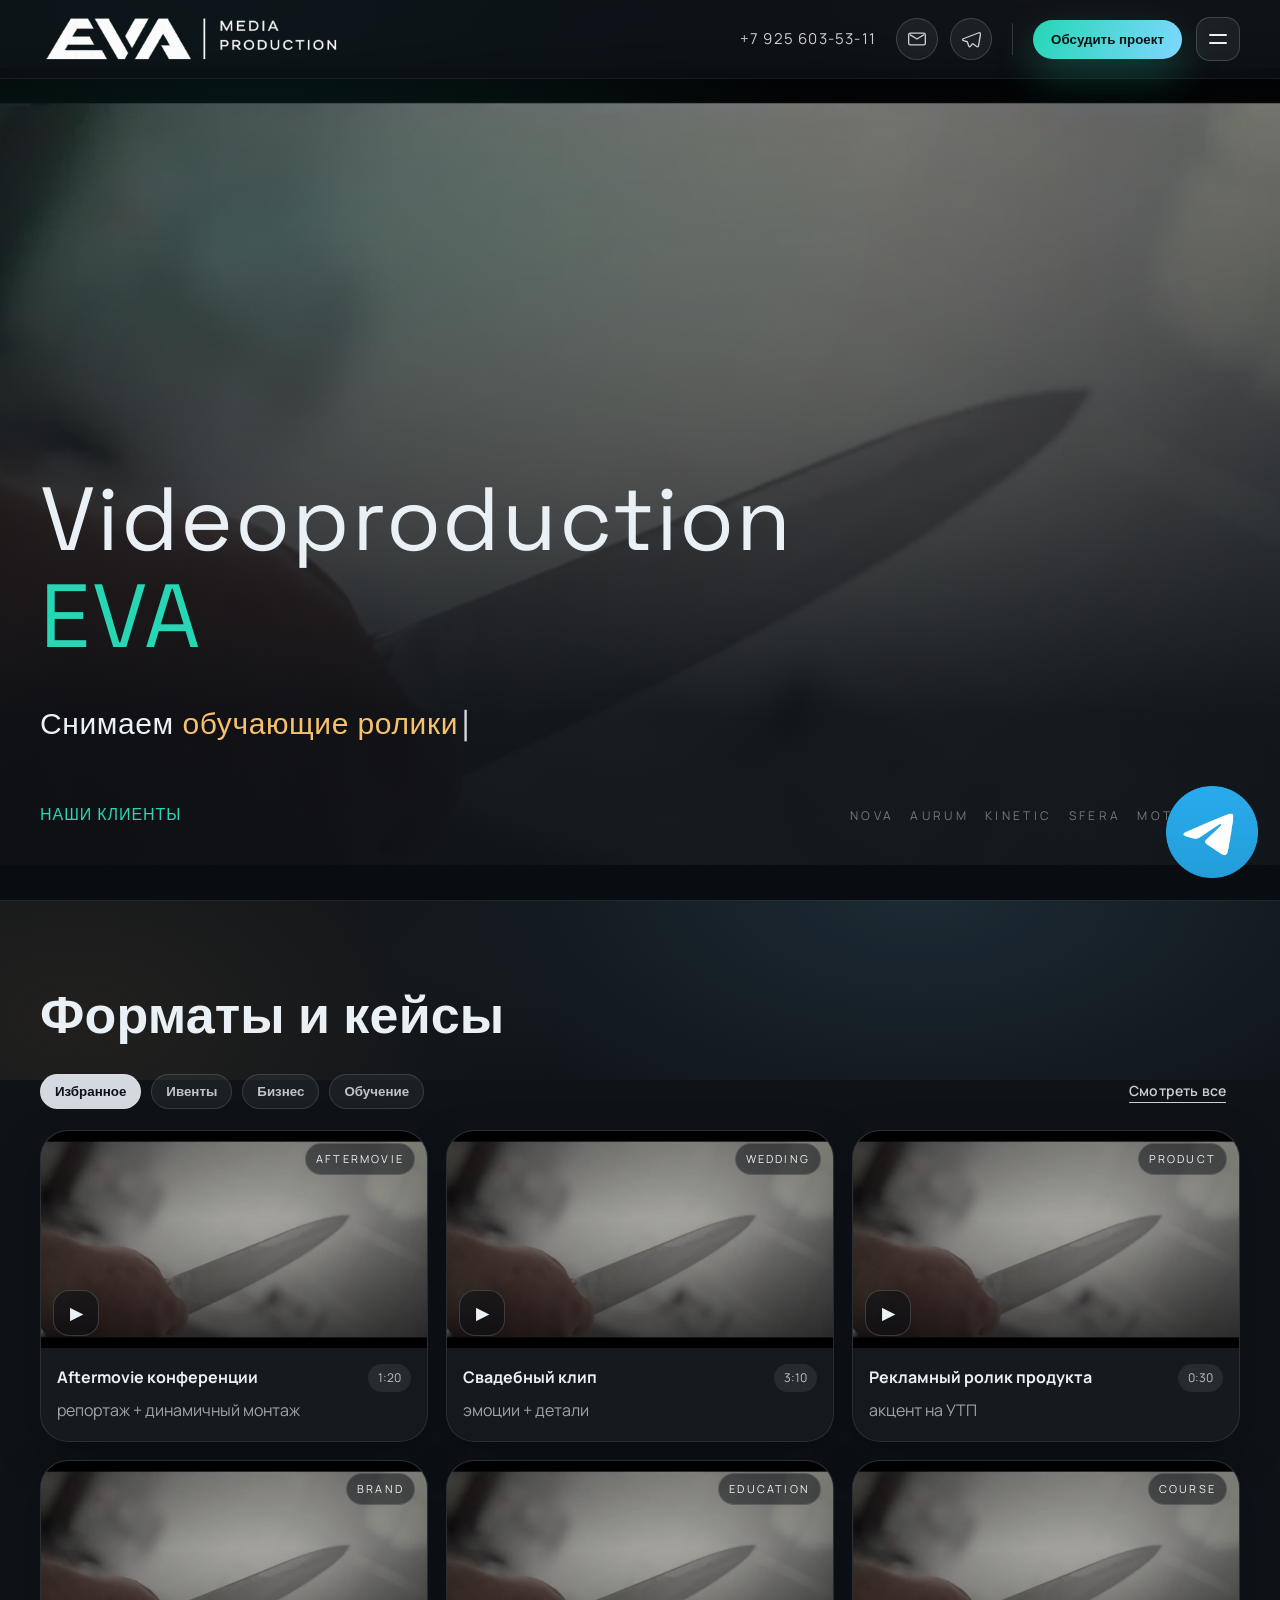
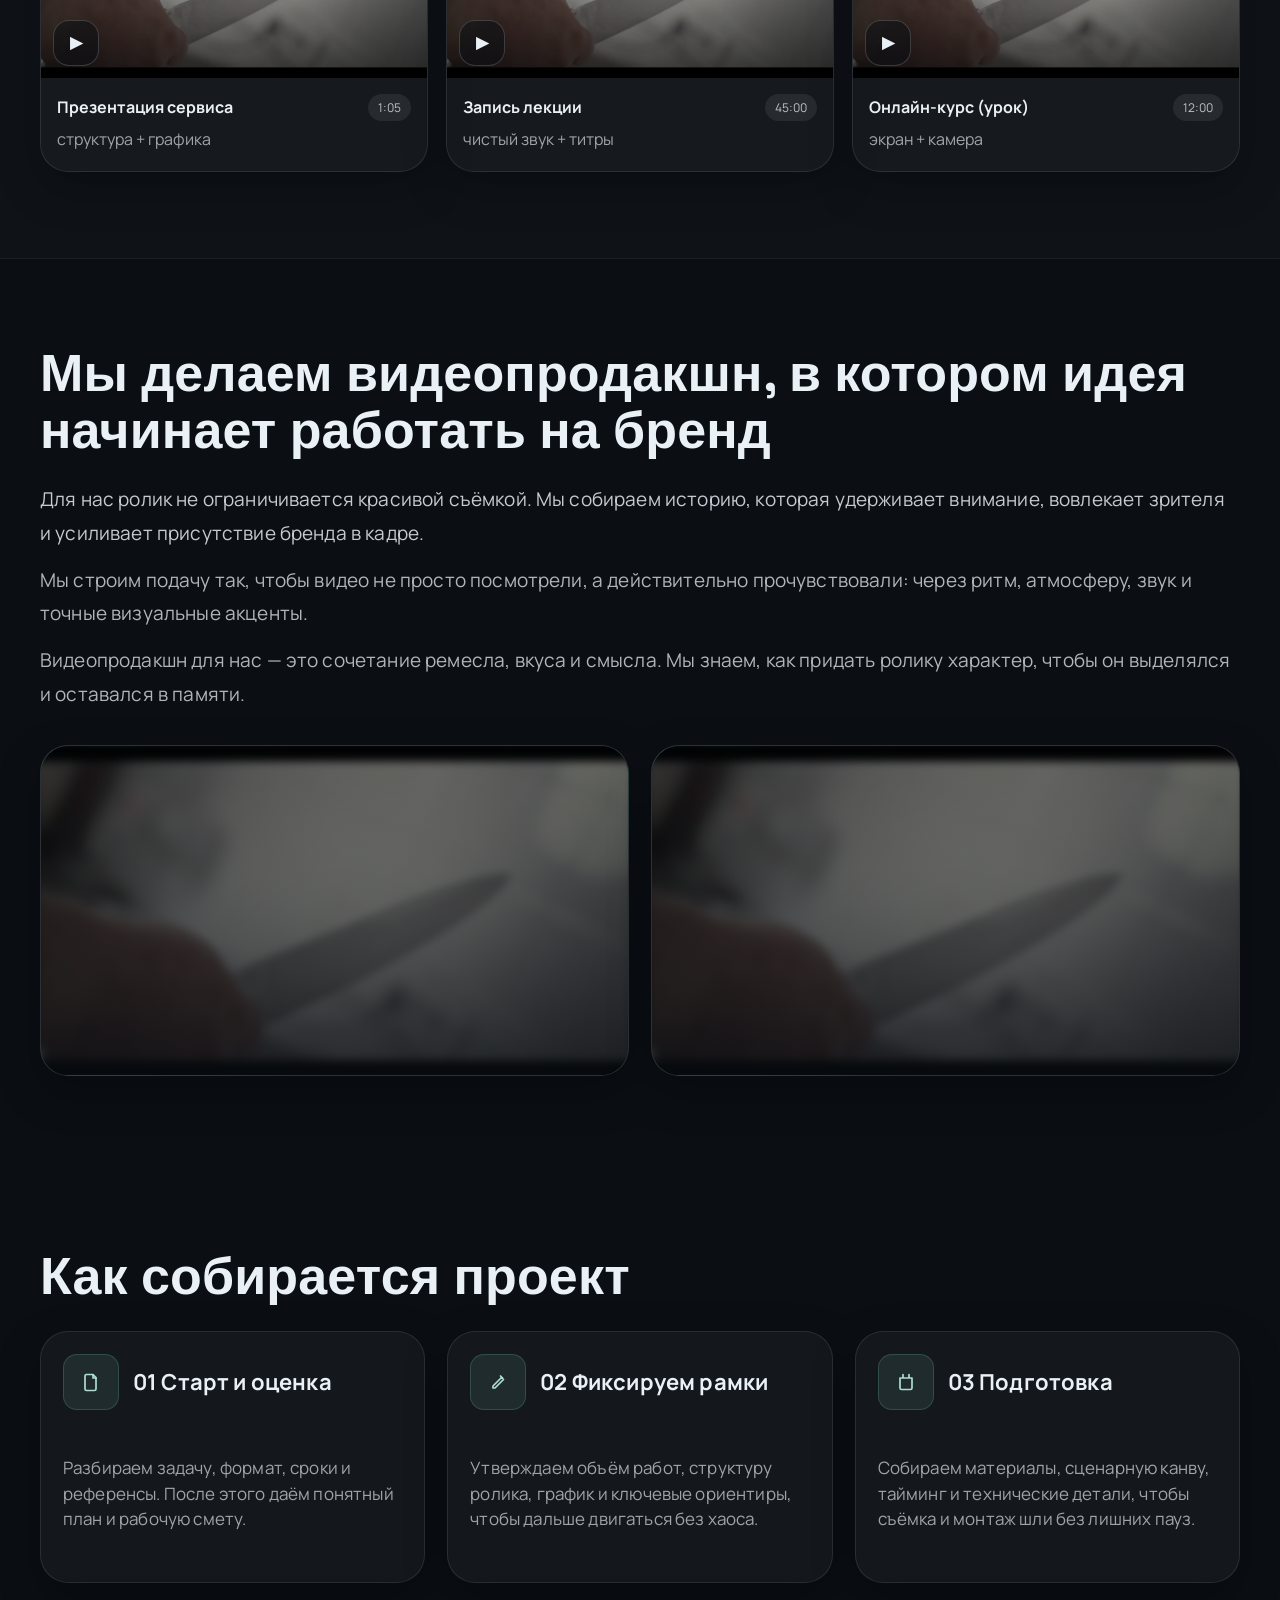
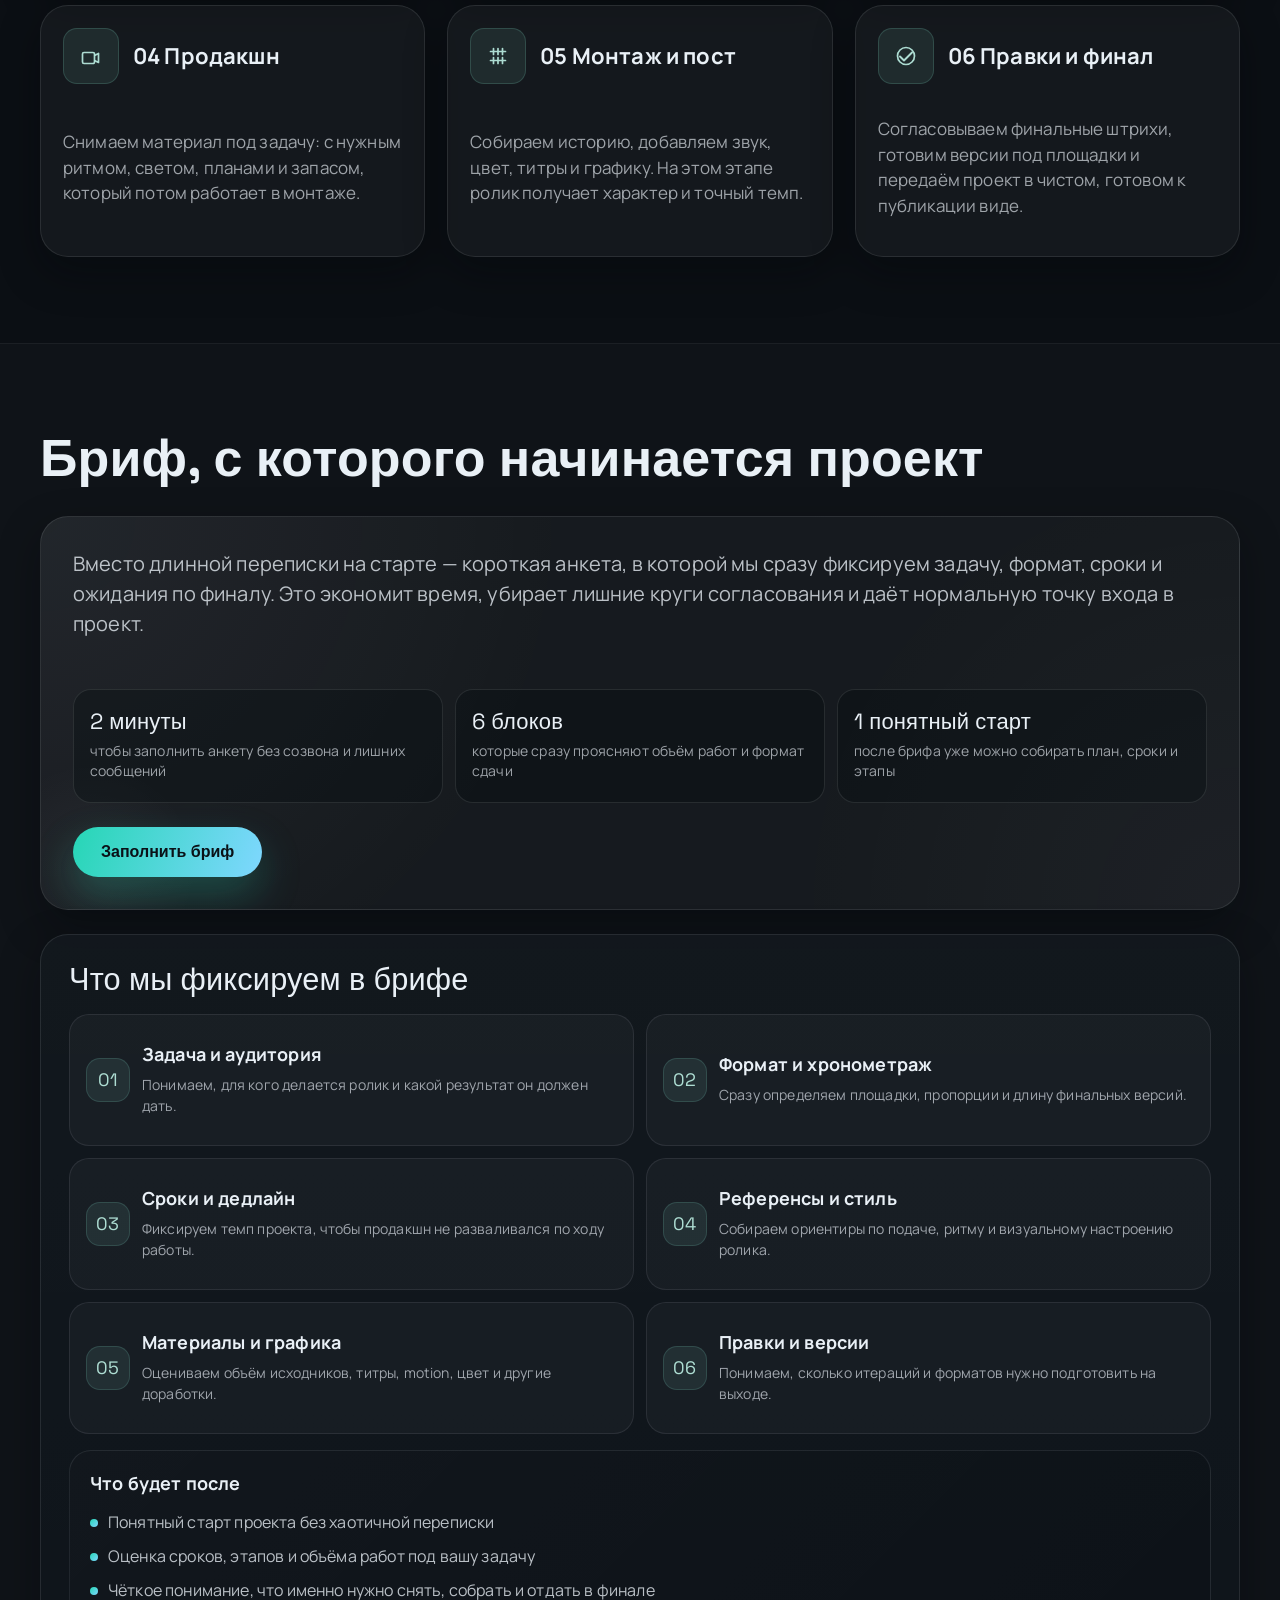
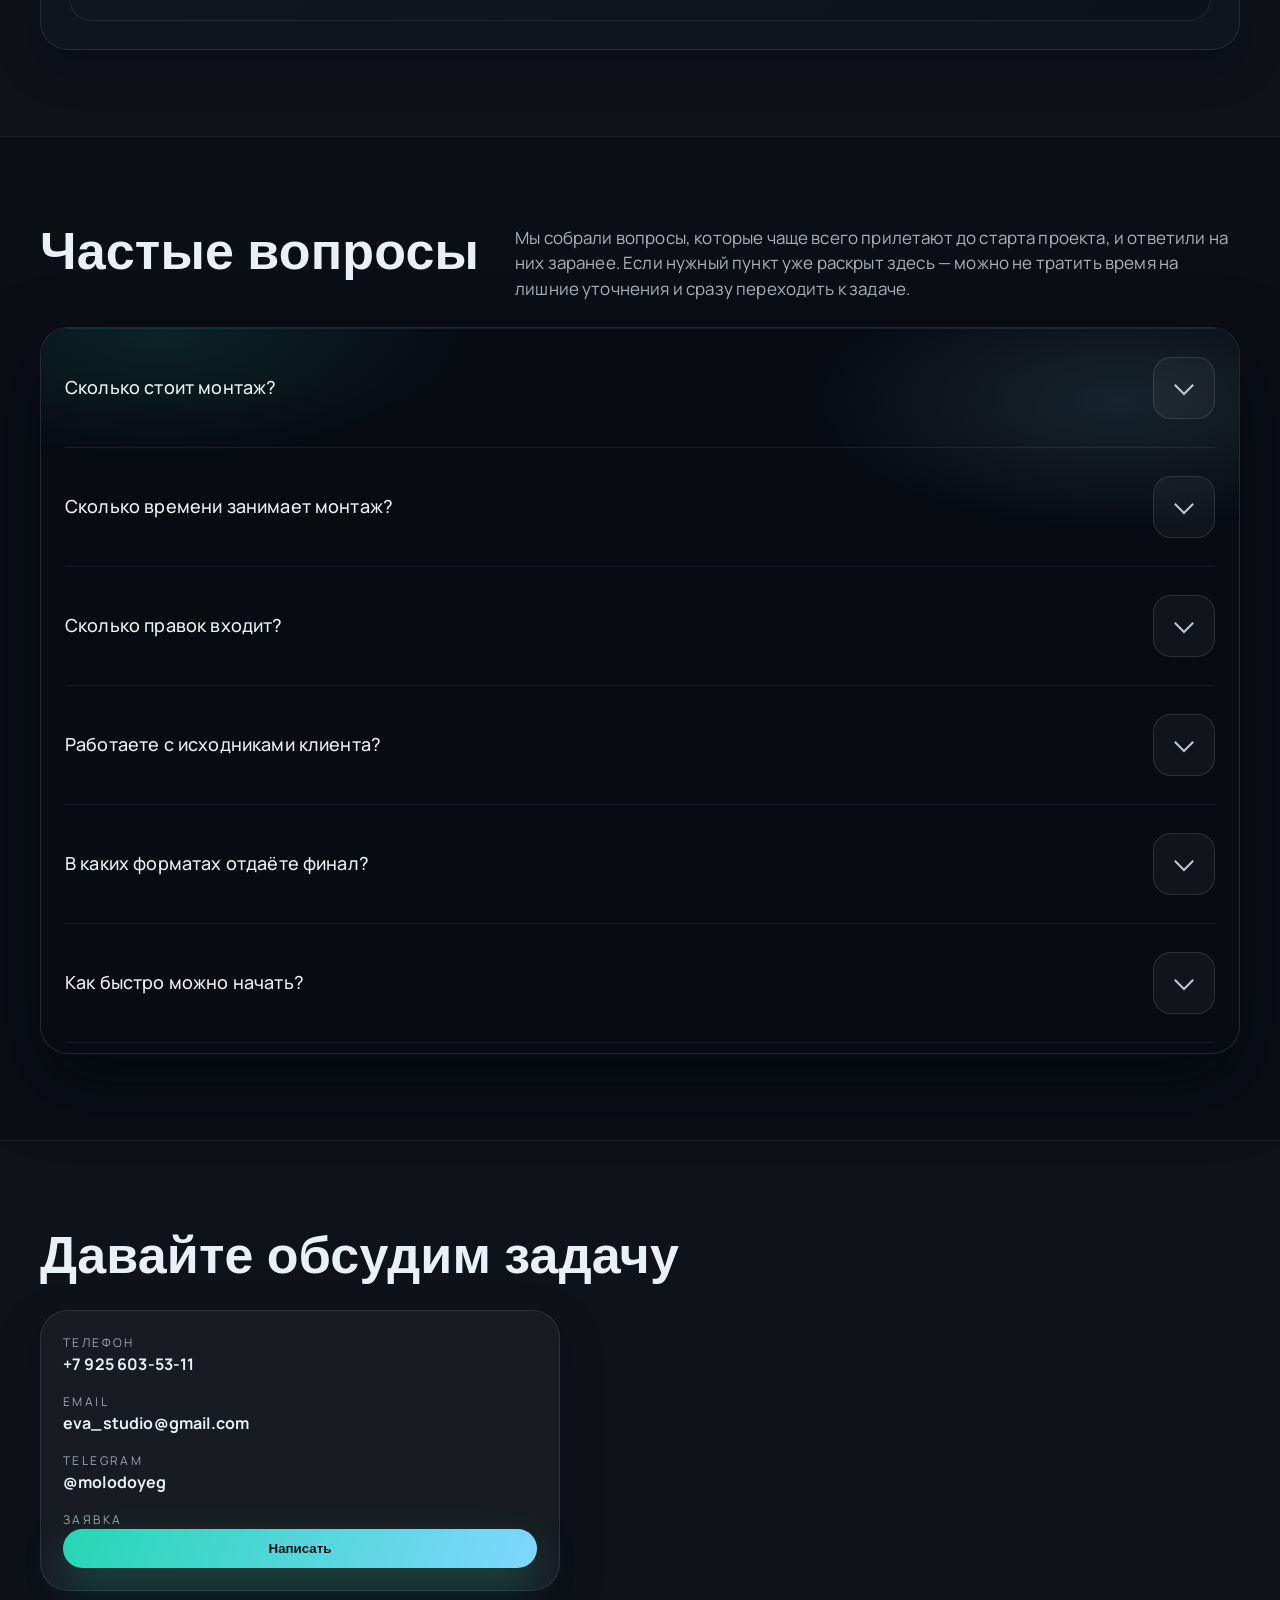
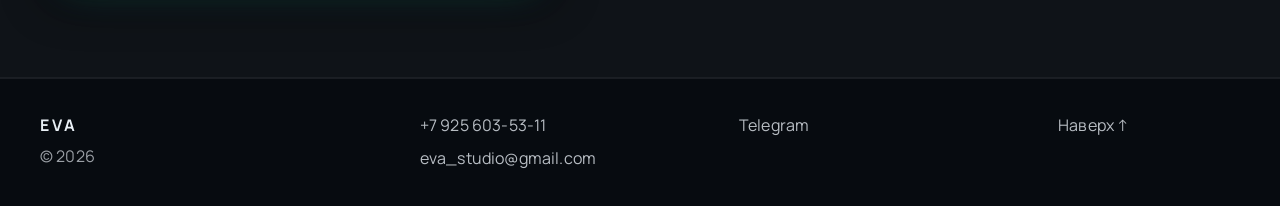
==== commit f269efcc: "1" ====
--- a/index.html
+++ b/index.html
@@ -70,7 +70,8 @@
     <div class="mobileNav" data-mobile-nav>
       <div class="mobileNav__inner">
         <div class="mobileNav__links">
-          <a href="#works">Работы</a>
+          <a href="#top" aria-current="page">Главная</a>
+          <a href="/works">Работы</a>
           <a href="#process">Процесс</a>
           <a href="#contact">Контакты</a>
         </div>
@@ -114,6 +115,327 @@
       </div>
     </section>
 
+    <section class="section section--alt" id="works" data-work-section="main" data-work-batch="6">
+      <div class="container">
+        <div class="section__head">
+          <h2 class="h2" data-reveal style="--delay: 120ms;">Форматы и кейсы</h2>
+        </div>
+
+        <div class="worksToolbar" data-reveal>
+          <div class="tabs">
+            <button class="tab is-active" data-filter="featured">Избранное</button>
+            <button class="tab" data-filter="event">Ивенты</button>
+            <button class="tab" data-filter="business">Бизнес</button>
+            <button class="tab" data-filter="edu">Обучение</button>
+          </div>
+          <a class="worksToolbar__cta" href="/works">Смотреть все</a>
+        </div>
+
+        <div class="gridWork" id="workGrid">
+          <button class="workCard" type="button" data-cat="event" data-featured="1" data-reveal
+            data-open-modal="workModal"
+            data-work-title="Aftermovie конференции"
+            data-work-tag="Aftermovie"
+            data-work-dur="1:20"
+            data-work-note="репортаж + динамичный монтаж"
+            data-work-video-mp4="static/assets/showreel_720p.mp4"
+            data-work-poster="static/assets/showreel_poster.webp"
+            aria-label="Aftermovie конференции — 1:20">
+            <div class="workCard__thumb" aria-hidden="true">
+              <video class="workCard__video" muted playsinline preload="none" poster="static/assets/showreel_poster.webp">
+                <source src="static/assets/showreel_preview.mp4" type="video/mp4">
+              </video>
+              <div class="workCard__play">▶</div>
+              <div class="frameTag">Aftermovie</div>
+            </div>
+            <div class="workCard__body">
+              <div class="workCard__top">
+                <div class="workCard__title">Aftermovie конференции</div>
+                <div class="workCard__dur">1:20</div>
+              </div>
+              <div class="workCard__note">репортаж + динамичный монтаж</div>
+            </div>
+          </button>
+
+          <button class="workCard" type="button" data-cat="event" data-featured="1" data-reveal style="--delay: 90ms;"
+            data-open-modal="workModal"
+            data-work-title="Свадебный клип"
+            data-work-tag="Wedding"
+            data-work-dur="3:10"
+            data-work-note="эмоции + детали"
+            data-work-video-mp4="static/assets/showreel_720p.mp4"
+            data-work-poster="static/assets/showreel_poster.webp"
+            aria-label="Свадебный клип — 3:10">
+            <div class="workCard__thumb" aria-hidden="true">
+              <video class="workCard__video" muted playsinline preload="none" poster="static/assets/showreel_poster.webp">
+                <source src="static/assets/showreel_preview.mp4" type="video/mp4">
+              </video>
+              <div class="workCard__play">▶</div>
+              <div class="frameTag">Wedding</div>
+            </div>
+            <div class="workCard__body">
+              <div class="workCard__top">
+                <div class="workCard__title">Свадебный клип</div>
+                <div class="workCard__dur">3:10</div>
+              </div>
+              <div class="workCard__note">эмоции + детали</div>
+            </div>
+          </button>
+
+          <button class="workCard" type="button" data-cat="business" data-featured="1" data-reveal style="--delay: 180ms;"
+            data-open-modal="workModal"
+            data-work-title="Рекламный ролик продукта"
+            data-work-tag="Product"
+            data-work-dur="0:30"
+            data-work-note="акцент на УТП"
+            data-work-video-mp4="static/assets/showreel_720p.mp4"
+            data-work-poster="static/assets/showreel_poster.webp"
+            aria-label="Рекламный ролик продукта — 0:30">
+            <div class="workCard__thumb" aria-hidden="true">
+              <video class="workCard__video" muted playsinline preload="none" poster="static/assets/showreel_poster.webp">
+                <source src="static/assets/showreel_preview.mp4" type="video/mp4">
+              </video>
+              <div class="workCard__play">▶</div>
+              <div class="frameTag">Product</div>
+            </div>
+            <div class="workCard__body">
+              <div class="workCard__top">
+                <div class="workCard__title">Рекламный ролик продукта</div>
+                <div class="workCard__dur">0:30</div>
+              </div>
+              <div class="workCard__note">акцент на УТП</div>
+            </div>
+          </button>
+
+          <button class="workCard" type="button" data-cat="business" data-featured="1" data-reveal style="--delay: 270ms;"
+            data-open-modal="workModal"
+            data-work-title="Презентация сервиса"
+            data-work-tag="Brand"
+            data-work-dur="1:05"
+            data-work-note="структура + графика"
+            data-work-video-mp4="static/assets/showreel_720p.mp4"
+            data-work-poster="static/assets/showreel_poster.webp"
+            aria-label="Презентация сервиса — 1:05">
+            <div class="workCard__thumb" aria-hidden="true">
+              <video class="workCard__video" muted playsinline preload="none" poster="static/assets/showreel_poster.webp">
+                <source src="static/assets/showreel_preview.mp4" type="video/mp4">
+              </video>
+              <div class="workCard__play">▶</div>
+              <div class="frameTag">Brand</div>
+            </div>
+            <div class="workCard__body">
+              <div class="workCard__top">
+                <div class="workCard__title">Презентация сервиса</div>
+                <div class="workCard__dur">1:05</div>
+              </div>
+              <div class="workCard__note">структура + графика</div>
+            </div>
+          </button>
+
+          <button class="workCard" type="button" data-cat="edu" data-featured="1" data-reveal style="--delay: 360ms;"
+            data-open-modal="workModal"
+            data-work-title="Запись лекции"
+            data-work-tag="Education"
+            data-work-dur="45:00"
+            data-work-note="чистый звук + титры"
+            data-work-video-mp4="static/assets/showreel_720p.mp4"
+            data-work-poster="static/assets/showreel_poster.webp"
+            aria-label="Запись лекции — 45:00">
+            <div class="workCard__thumb" aria-hidden="true">
+              <video class="workCard__video" muted playsinline preload="none" poster="static/assets/showreel_poster.webp">
+                <source src="static/assets/showreel_preview.mp4" type="video/mp4">
+              </video>
+              <div class="workCard__play">▶</div>
+              <div class="frameTag">Education</div>
+            </div>
+            <div class="workCard__body">
+              <div class="workCard__top">
+                <div class="workCard__title">Запись лекции</div>
+                <div class="workCard__dur">45:00</div>
+              </div>
+              <div class="workCard__note">чистый звук + титры</div>
+            </div>
+          </button>
+
+          <button class="workCard" type="button" data-cat="edu" data-featured="1" data-reveal style="--delay: 450ms;"
+            data-open-modal="workModal"
+            data-work-title="Онлайн‑курс (урок)"
+            data-work-tag="Course"
+            data-work-dur="12:00"
+            data-work-note="экран + камера"
+            data-work-video-mp4="static/assets/showreel_720p.mp4"
+            data-work-poster="static/assets/showreel_poster.webp"
+            aria-label="Онлайн‑курс (урок) — 12:00">
+            <div class="workCard__thumb" aria-hidden="true">
+              <video class="workCard__video" muted playsinline preload="none" poster="static/assets/showreel_poster.webp">
+                <source src="static/assets/showreel_preview.mp4" type="video/mp4">
+              </video>
+              <div class="workCard__play">▶</div>
+              <div class="frameTag">Course</div>
+            </div>
+            <div class="workCard__body">
+              <div class="workCard__top">
+                <div class="workCard__title">Онлайн‑курс (урок)</div>
+                <div class="workCard__dur">12:00</div>
+              </div>
+              <div class="workCard__note">экран + камера</div>
+            </div>
+          </button>
+
+          <button class="workCard" type="button" data-cat="event" data-reveal hidden
+            data-open-modal="workModal"
+            data-work-title="Aftermovie форума"
+            data-work-tag="Forum"
+            data-work-dur="1:34"
+            data-work-note="ритм события + детали площадки"
+            data-work-video-mp4="static/assets/showreel_720p.mp4"
+            data-work-poster="static/assets/showreel_poster.webp"
+            aria-label="Aftermovie форума — 1:34">
+            <div class="workCard__thumb" aria-hidden="true">
+              <video class="workCard__video" muted playsinline preload="none" poster="static/assets/showreel_poster.webp">
+                <source src="static/assets/showreel_preview.mp4" type="video/mp4">
+              </video>
+              <div class="workCard__play">▶</div>
+              <div class="frameTag">Forum</div>
+            </div>
+            <div class="workCard__body">
+              <div class="workCard__top">
+                <div class="workCard__title">Aftermovie форума</div>
+                <div class="workCard__dur">1:34</div>
+              </div>
+              <div class="workCard__note">ритм события + детали площадки</div>
+            </div>
+          </button>
+
+          <button class="workCard" type="button" data-cat="event" data-reveal style="--delay: 90ms;" hidden
+            data-open-modal="workModal"
+            data-work-title="Репортаж с корпоратива"
+            data-work-tag="Corporate"
+            data-work-dur="2:08"
+            data-work-note="живые эмоции + динамика"
+            data-work-video-mp4="static/assets/showreel_720p.mp4"
+            data-work-poster="static/assets/showreel_poster.webp"
+            aria-label="Репортаж с корпоратива — 2:08">
+            <div class="workCard__thumb" aria-hidden="true">
+              <video class="workCard__video" muted playsinline preload="none" poster="static/assets/showreel_poster.webp">
+                <source src="static/assets/showreel_preview.mp4" type="video/mp4">
+              </video>
+              <div class="workCard__play">▶</div>
+              <div class="frameTag">Corporate</div>
+            </div>
+            <div class="workCard__body">
+              <div class="workCard__top">
+                <div class="workCard__title">Репортаж с корпоратива</div>
+                <div class="workCard__dur">2:08</div>
+              </div>
+              <div class="workCard__note">живые эмоции + динамика</div>
+            </div>
+          </button>
+
+          <button class="workCard" type="button" data-cat="business" data-reveal style="--delay: 180ms;" hidden
+            data-open-modal="workModal"
+            data-work-title="Имиджевый ролик компании"
+            data-work-tag="Brand"
+            data-work-dur="0:52"
+            data-work-note="характер бренда + атмосфера"
+            data-work-video-mp4="static/assets/showreel_720p.mp4"
+            data-work-poster="static/assets/showreel_poster.webp"
+            aria-label="Имиджевый ролик компании — 0:52">
+            <div class="workCard__thumb" aria-hidden="true">
+              <video class="workCard__video" muted playsinline preload="none" poster="static/assets/showreel_poster.webp">
+                <source src="static/assets/showreel_preview.mp4" type="video/mp4">
+              </video>
+              <div class="workCard__play">▶</div>
+              <div class="frameTag">Brand</div>
+            </div>
+            <div class="workCard__body">
+              <div class="workCard__top">
+                <div class="workCard__title">Имиджевый ролик компании</div>
+                <div class="workCard__dur">0:52</div>
+              </div>
+              <div class="workCard__note">характер бренда + атмосфера</div>
+            </div>
+          </button>
+
+          <button class="workCard" type="button" data-cat="business" data-reveal style="--delay: 270ms;" hidden
+            data-open-modal="workModal"
+            data-work-title="Видео-кейс для сервиса"
+            data-work-tag="Case"
+            data-work-dur="1:12"
+            data-work-note="результат + структура подачи"
+            data-work-video-mp4="static/assets/showreel_720p.mp4"
+            data-work-poster="static/assets/showreel_poster.webp"
+            aria-label="Видео-кейс для сервиса — 1:12">
+            <div class="workCard__thumb" aria-hidden="true">
+              <video class="workCard__video" muted playsinline preload="none" poster="static/assets/showreel_poster.webp">
+                <source src="static/assets/showreel_preview.mp4" type="video/mp4">
+              </video>
+              <div class="workCard__play">▶</div>
+              <div class="frameTag">Case</div>
+            </div>
+            <div class="workCard__body">
+              <div class="workCard__top">
+                <div class="workCard__title">Видео-кейс для сервиса</div>
+                <div class="workCard__dur">1:12</div>
+              </div>
+              <div class="workCard__note">результат + структура подачи</div>
+            </div>
+          </button>
+
+          <button class="workCard" type="button" data-cat="edu" data-reveal style="--delay: 360ms;" hidden
+            data-open-modal="workModal"
+            data-work-title="Серия уроков для курса"
+            data-work-tag="Series"
+            data-work-dur="18:00"
+            data-work-note="серийная подача + единый стиль"
+            data-work-video-mp4="static/assets/showreel_720p.mp4"
+            data-work-poster="static/assets/showreel_poster.webp"
+            aria-label="Серия уроков для курса — 18:00">
+            <div class="workCard__thumb" aria-hidden="true">
+              <video class="workCard__video" muted playsinline preload="none" poster="static/assets/showreel_poster.webp">
+                <source src="static/assets/showreel_preview.mp4" type="video/mp4">
+              </video>
+              <div class="workCard__play">▶</div>
+              <div class="frameTag">Series</div>
+            </div>
+            <div class="workCard__body">
+              <div class="workCard__top">
+                <div class="workCard__title">Серия уроков для курса</div>
+                <div class="workCard__dur">18:00</div>
+              </div>
+              <div class="workCard__note">серийная подача + единый стиль</div>
+            </div>
+          </button>
+
+          <button class="workCard" type="button" data-cat="edu" data-reveal style="--delay: 450ms;" hidden
+            data-open-modal="workModal"
+            data-work-title="Вебинар с графикой"
+            data-work-tag="Webinar"
+            data-work-dur="56:00"
+            data-work-note="монтаж материала + визуальные акценты"
+            data-work-video-mp4="static/assets/showreel_720p.mp4"
+            data-work-poster="static/assets/showreel_poster.webp"
+            aria-label="Вебинар с графикой — 56:00">
+            <div class="workCard__thumb" aria-hidden="true">
+              <video class="workCard__video" muted playsinline preload="none" poster="static/assets/showreel_poster.webp">
+                <source src="static/assets/showreel_preview.mp4" type="video/mp4">
+              </video>
+              <div class="workCard__play">▶</div>
+              <div class="frameTag">Webinar</div>
+            </div>
+            <div class="workCard__body">
+              <div class="workCard__top">
+                <div class="workCard__title">Вебинар с графикой</div>
+                <div class="workCard__dur">56:00</div>
+              </div>
+              <div class="workCard__note">монтаж материала + визуальные акценты</div>
+            </div>
+          </button>
+        </div>
+      </div>
+    </section>
+
+    <!-- Процесс -->
     <section class="section suite" id="suite">
       <div class="container suite__grid">
         <div class="suite__copy">
@@ -146,174 +468,6 @@
     </section>
 
     <!-- Работы -->
-    <section class="section section--alt" id="works">
-      <div class="container">
-        <div class="section__head">
-          <h2 class="h2" data-reveal style="--delay: 120ms;">Форматы и кейсы</h2>
-        </div>
-
-        <div class="tabs" data-reveal>
-          <button class="tab is-active" data-filter="all">Все</button>
-          <button class="tab" data-filter="event">Ивенты</button>
-          <button class="tab" data-filter="business">Бизнес</button>
-          <button class="tab" data-filter="edu">Обучение</button>
-        </div>
-
-        <div class="gridWork" id="workGrid">
-          <button class="workCard" type="button" data-cat="event" data-reveal
-            data-open-modal="workModal"
-            data-work-title="Aftermovie конференции"
-            data-work-tag="Aftermovie"
-            data-work-dur="1:20"
-            data-work-note="репортаж + динамичный монтаж"
-            data-work-video-mp4="static/assets/showreel_720p.mp4"
-            data-work-poster="static/assets/showreel_poster.webp"
-            aria-label="Aftermovie конференции — 1:20">
-            <div class="workCard__thumb" aria-hidden="true">
-              <video class="workCard__video" muted playsinline preload="none" poster="static/assets/showreel_poster.webp">
-                <source src="static/assets/showreel_preview.mp4" type="video/mp4">
-              </video>
-              <div class="workCard__play">▶</div>
-              <div class="frameTag">Aftermovie</div>
-            </div>
-            <div class="workCard__body">
-              <div class="workCard__top">
-                <div class="workCard__title">Aftermovie конференции</div>
-                <div class="workCard__dur">1:20</div>
-              </div>
-              <div class="workCard__note">репортаж + динамичный монтаж</div>
-            </div>
-          </button>
-
-          <button class="workCard" type="button" data-cat="event" data-reveal style="--delay: 90ms;"
-            data-open-modal="workModal"
-            data-work-title="Свадебный клип"
-            data-work-tag="Wedding"
-            data-work-dur="3:10"
-            data-work-note="эмоции + детали"
-            data-work-video-mp4="static/assets/showreel_720p.mp4"
-            data-work-poster="static/assets/showreel_poster.webp"
-            aria-label="Свадебный клип — 3:10">
-            <div class="workCard__thumb" aria-hidden="true">
-              <video class="workCard__video" muted playsinline preload="none" poster="static/assets/showreel_poster.webp">
-                <source src="static/assets/showreel_preview.mp4" type="video/mp4">
-              </video>
-              <div class="workCard__play">▶</div>
-              <div class="frameTag">Wedding</div>
-            </div>
-            <div class="workCard__body">
-              <div class="workCard__top">
-                <div class="workCard__title">Свадебный клип</div>
-                <div class="workCard__dur">3:10</div>
-              </div>
-              <div class="workCard__note">эмоции + детали</div>
-            </div>
-          </button>
-
-          <button class="workCard" type="button" data-cat="business" data-reveal style="--delay: 180ms;"
-            data-open-modal="workModal"
-            data-work-title="Рекламный ролик продукта"
-            data-work-tag="Product"
-            data-work-dur="0:30"
-            data-work-note="акцент на УТП"
-            data-work-video-mp4="static/assets/showreel_720p.mp4"
-            data-work-poster="static/assets/showreel_poster.webp"
-            aria-label="Рекламный ролик продукта — 0:30">
-            <div class="workCard__thumb" aria-hidden="true">
-              <video class="workCard__video" muted playsinline preload="none" poster="static/assets/showreel_poster.webp">
-                <source src="static/assets/showreel_preview.mp4" type="video/mp4">
-              </video>
-              <div class="workCard__play">▶</div>
-              <div class="frameTag">Product</div>
-            </div>
-            <div class="workCard__body">
-              <div class="workCard__top">
-                <div class="workCard__title">Рекламный ролик продукта</div>
-                <div class="workCard__dur">0:30</div>
-              </div>
-              <div class="workCard__note">акцент на УТП</div>
-            </div>
-          </button>
-
-          <button class="workCard" type="button" data-cat="business" data-reveal style="--delay: 270ms;"
-            data-open-modal="workModal"
-            data-work-title="Презентация сервиса"
-            data-work-tag="Brand"
-            data-work-dur="1:05"
-            data-work-note="структура + графика"
-            data-work-video-mp4="static/assets/showreel_720p.mp4"
-            data-work-poster="static/assets/showreel_poster.webp"
-            aria-label="Презентация сервиса — 1:05">
-            <div class="workCard__thumb" aria-hidden="true">
-              <video class="workCard__video" muted playsinline preload="none" poster="static/assets/showreel_poster.webp">
-                <source src="static/assets/showreel_preview.mp4" type="video/mp4">
-              </video>
-              <div class="workCard__play">▶</div>
-              <div class="frameTag">Brand</div>
-            </div>
-            <div class="workCard__body">
-              <div class="workCard__top">
-                <div class="workCard__title">Презентация сервиса</div>
-                <div class="workCard__dur">1:05</div>
-              </div>
-              <div class="workCard__note">структура + графика</div>
-            </div>
-          </button>
-
-          <button class="workCard" type="button" data-cat="edu" data-reveal style="--delay: 360ms;"
-            data-open-modal="workModal"
-            data-work-title="Запись лекции"
-            data-work-tag="Education"
-            data-work-dur="45:00"
-            data-work-note="чистый звук + титры"
-            data-work-video-mp4="static/assets/showreel_720p.mp4"
-            data-work-poster="static/assets/showreel_poster.webp"
-            aria-label="Запись лекции — 45:00">
-            <div class="workCard__thumb" aria-hidden="true">
-              <video class="workCard__video" muted playsinline preload="none" poster="static/assets/showreel_poster.webp">
-                <source src="static/assets/showreel_preview.mp4" type="video/mp4">
-              </video>
-              <div class="workCard__play">▶</div>
-              <div class="frameTag">Education</div>
-            </div>
-            <div class="workCard__body">
-              <div class="workCard__top">
-                <div class="workCard__title">Запись лекции</div>
-                <div class="workCard__dur">45:00</div>
-              </div>
-              <div class="workCard__note">чистый звук + титры</div>
-            </div>
-          </button>
-
-          <button class="workCard" type="button" data-cat="edu" data-reveal style="--delay: 450ms;"
-            data-open-modal="workModal"
-            data-work-title="Онлайн‑курс (урок)"
-            data-work-tag="Course"
-            data-work-dur="12:00"
-            data-work-note="экран + камера"
-            data-work-video-mp4="static/assets/showreel_720p.mp4"
-            data-work-poster="static/assets/showreel_poster.webp"
-            aria-label="Онлайн‑курс (урок) — 12:00">
-            <div class="workCard__thumb" aria-hidden="true">
-              <video class="workCard__video" muted playsinline preload="none" poster="static/assets/showreel_poster.webp">
-                <source src="static/assets/showreel_preview.mp4" type="video/mp4">
-              </video>
-              <div class="workCard__play">▶</div>
-              <div class="frameTag">Course</div>
-            </div>
-            <div class="workCard__body">
-              <div class="workCard__top">
-                <div class="workCard__title">Онлайн‑курс (урок)</div>
-                <div class="workCard__dur">12:00</div>
-              </div>
-              <div class="workCard__note">экран + камера</div>
-            </div>
-          </button>
-        </div>
-      </div>
-    </section>
-
-    <!-- Процесс -->
     <section class="section" id="process">
       <div class="container processFlow">
         <div class="section__head">
--- a/static/style.css
+++ b/static/style.css
@@ -571,6 +571,38 @@
   margin-bottom:12px;
 }
 
+.worksToolbar{
+  display:flex;
+  align-items:center;
+  justify-content:space-between;
+  gap:16px;
+  margin:10px 0 18px;
+}
+.worksToolbar .tabs{
+  margin:0;
+}
+.worksToolbar__cta{
+  display:inline-flex;
+  align-items:center;
+  min-height:42px;
+  padding:9px 14px;
+  white-space:nowrap;
+  color: rgba(233,240,246,.86);
+  font-size:14px;
+  font-weight:600;
+  text-decoration: underline;
+  text-decoration-thickness: 1px;
+  text-underline-offset: 6px;
+  transition: opacity .2s ease, transform .2s ease, color .2s ease;
+}
+.worksToolbar__cta:hover{
+  color: var(--text);
+  opacity: 1;
+  transform: translateY(-1px);
+}
+.page-works .worksToolbar__cta{
+  display:none;
+}
 .tabs{display:flex; gap:10px; flex-wrap:wrap; margin:10px 0 18px}
 .tab{
   border:1px solid rgba(233,240,246,.14);
@@ -700,6 +732,27 @@
   background: rgba(233,240,246,.08);
 }
 .workCard__note{color:var(--muted); margin-top:6px}
+
+.worksMore{
+  display:flex;
+  justify-content:center;
+  margin-top:24px;
+}
+.worksMore[hidden]{
+  display:none;
+}
+.worksMore__btn{
+  min-width:188px;
+  justify-content:center;
+  padding:14px 22px;
+  border-color: rgba(233,240,246,.18);
+  background: rgba(233,240,246,.07);
+  box-shadow: var(--shadow-soft);
+}
+.worksMore__btn:hover{
+  border-color: rgba(233,240,246,.34);
+  background: rgba(233,240,246,.1);
+}
 
 .processFlow{
   position: relative;
@@ -1572,6 +1625,14 @@
     flex: 0 0 auto;
     white-space: nowrap;
   }
+  .worksToolbar{
+    flex-direction:column;
+    align-items:flex-start;
+  }
+  .worksToolbar__cta{
+    min-height:0;
+    padding:0;
+  }
   .workCard__body{
     padding:14px 14px 16px;
   }
